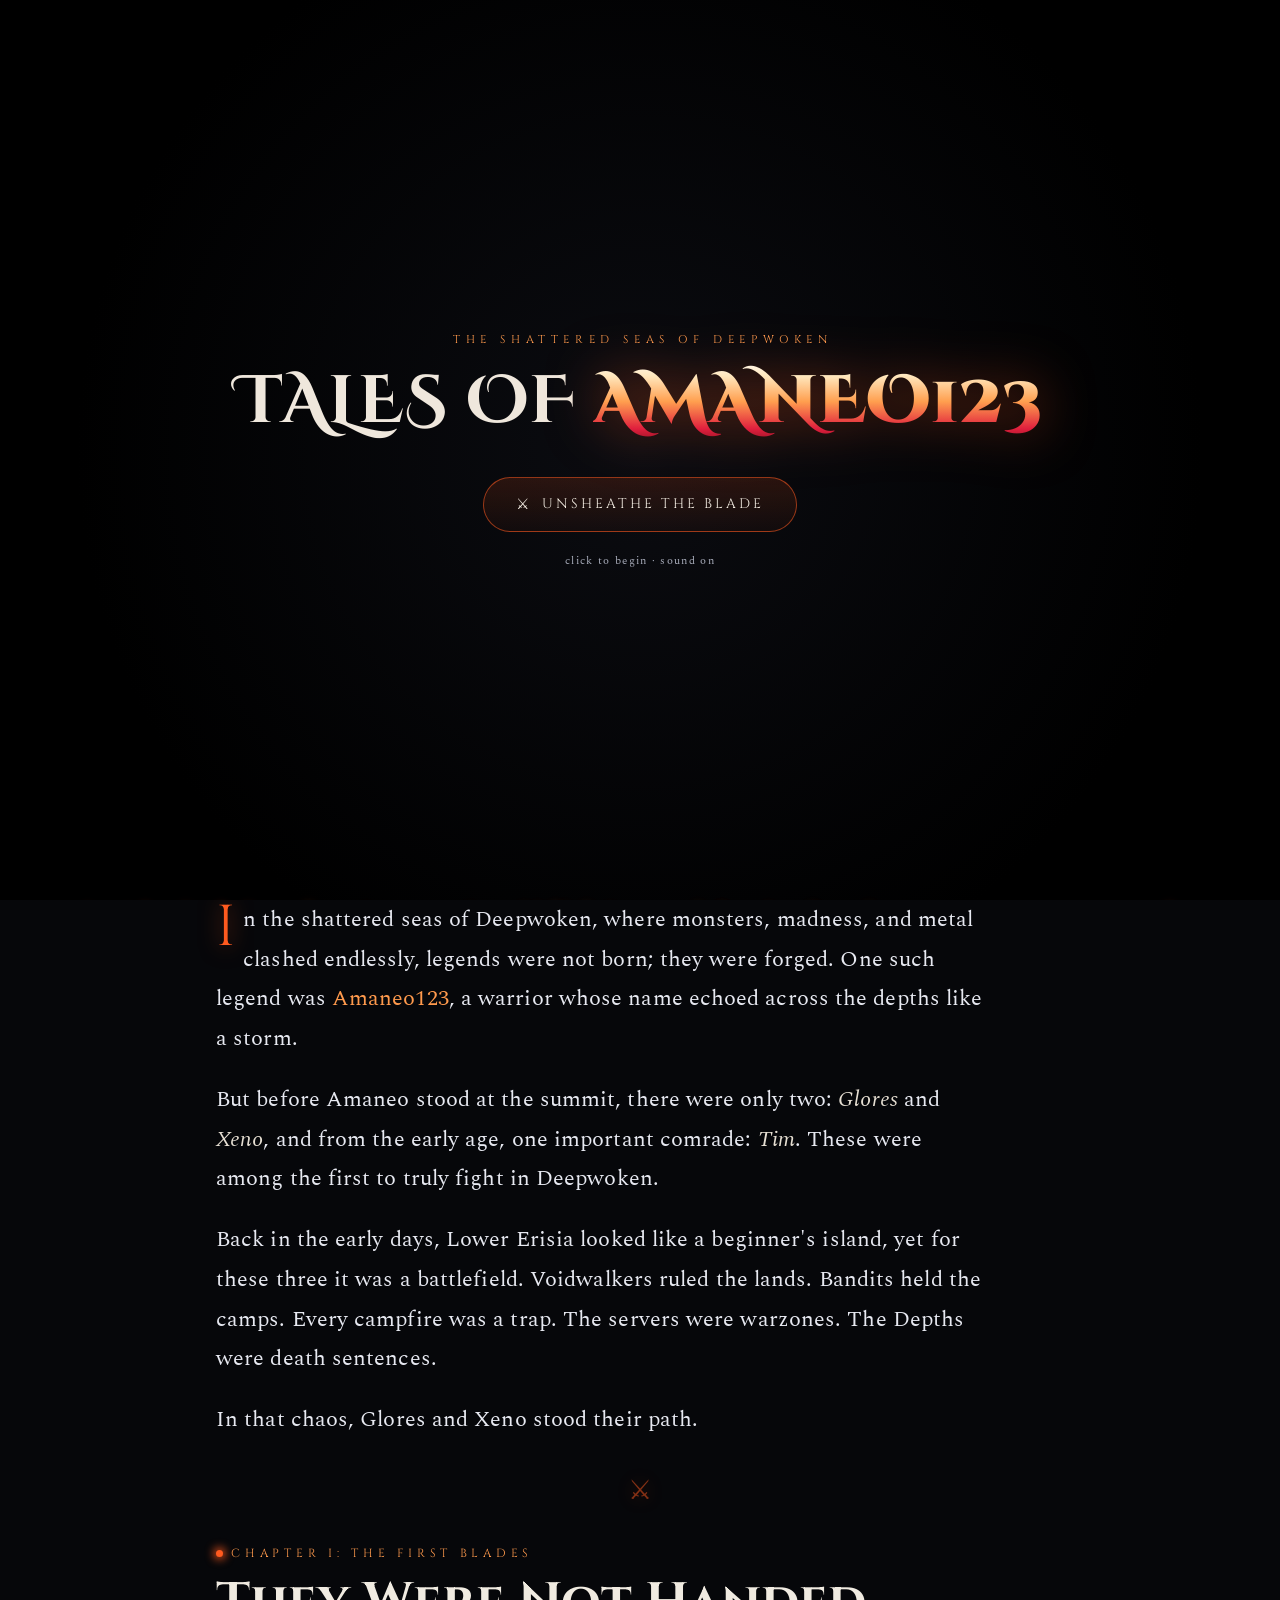
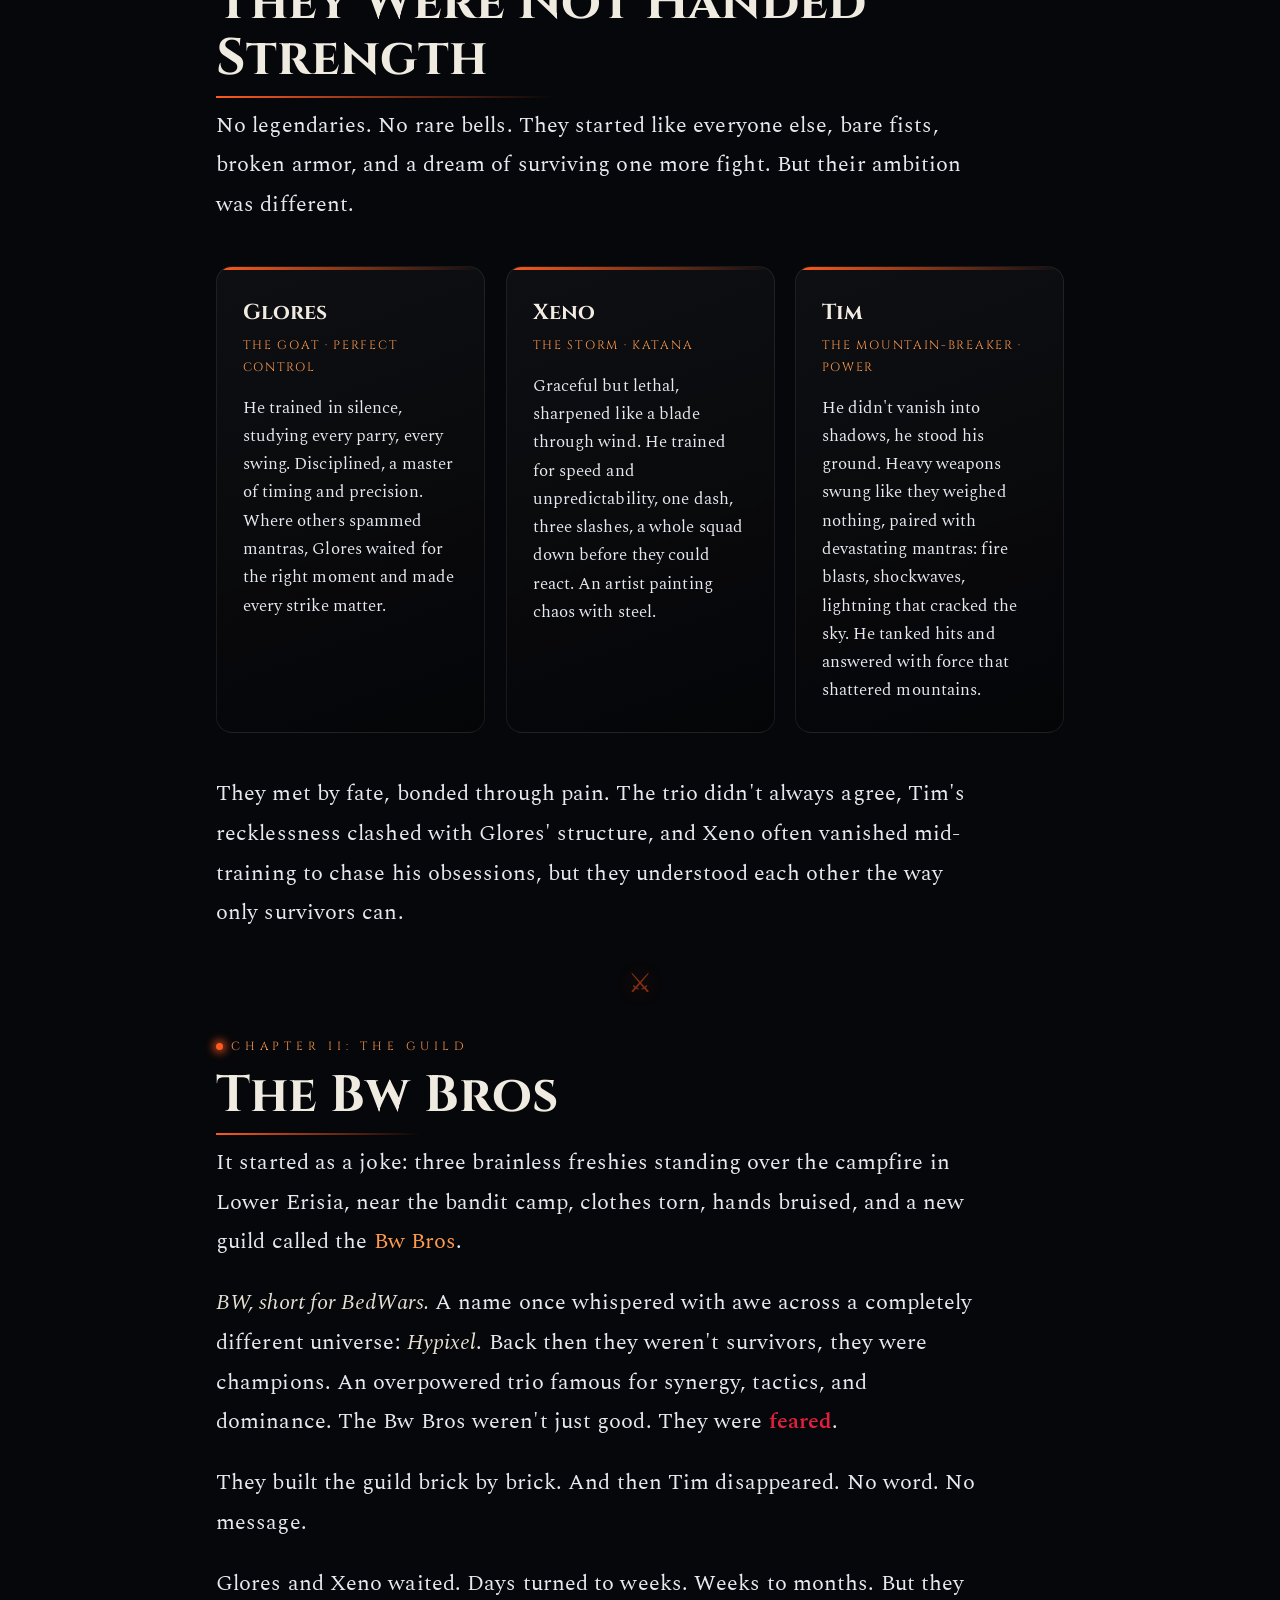
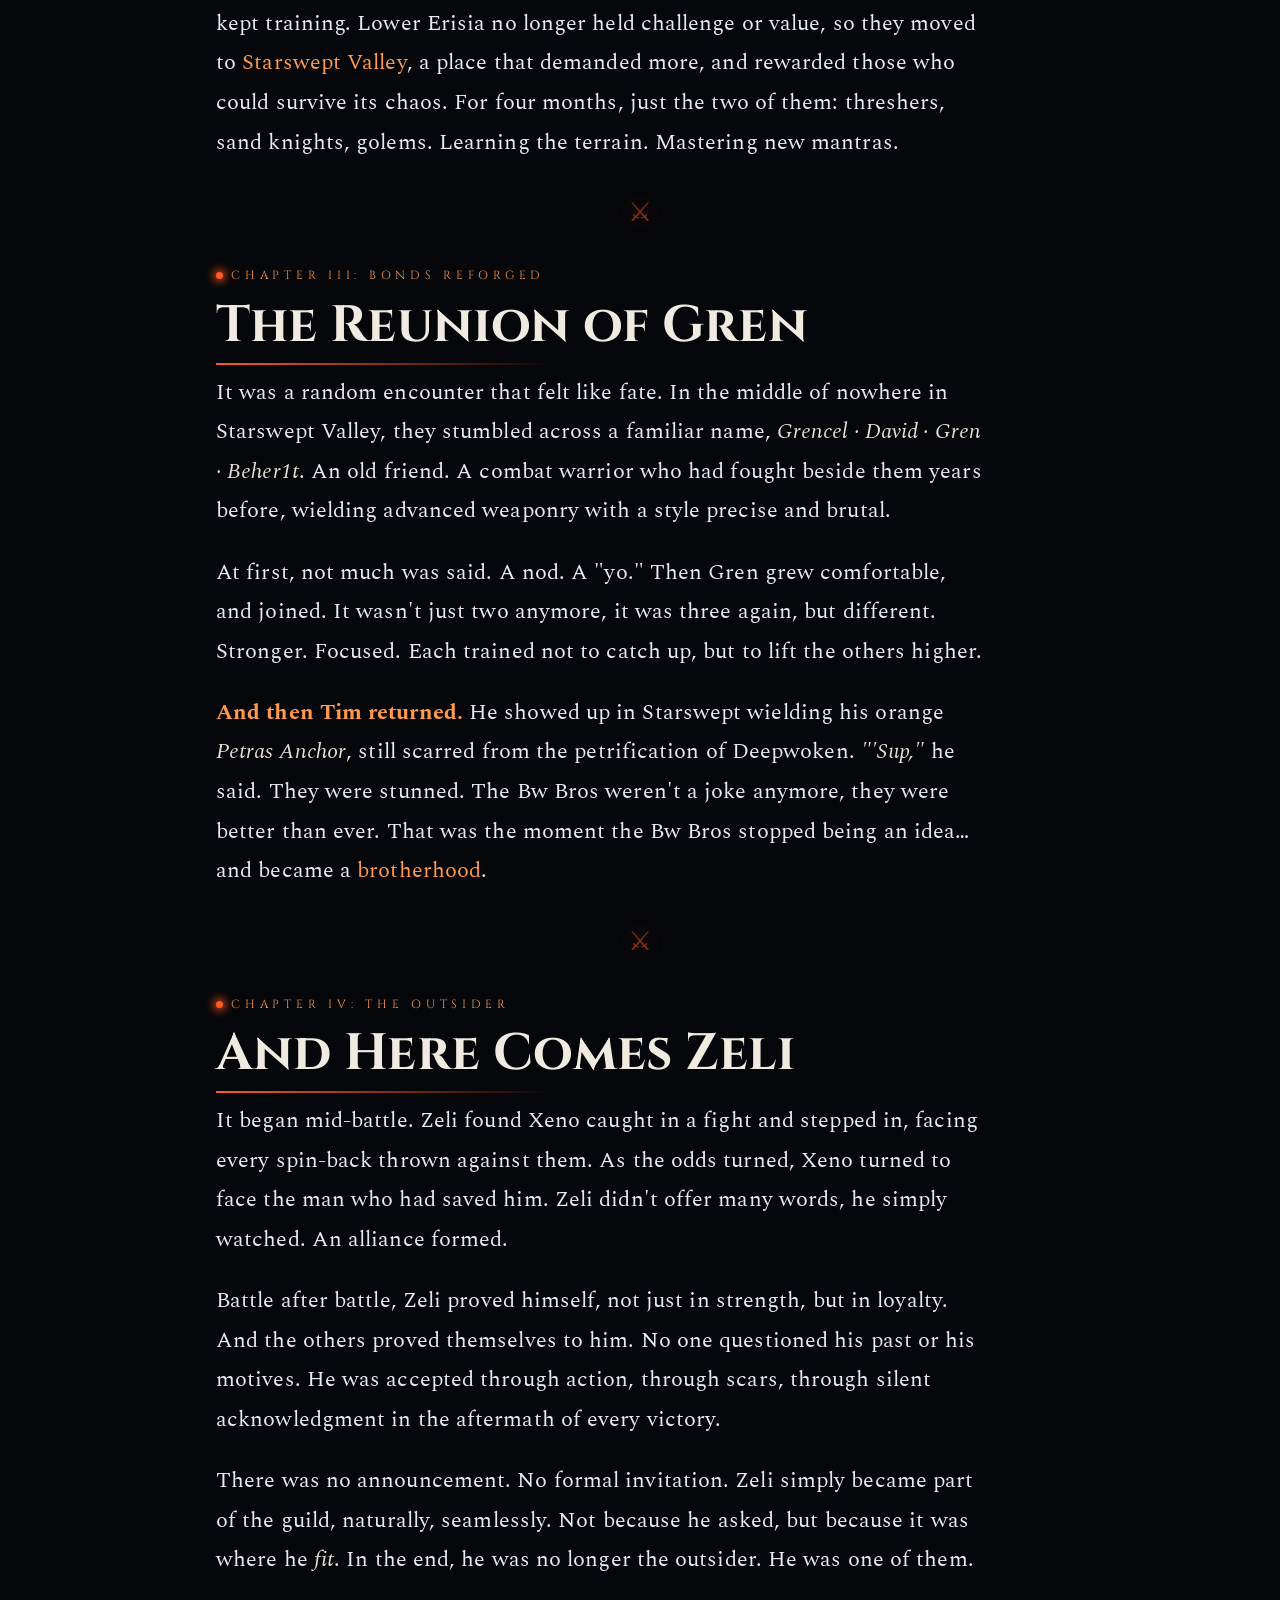
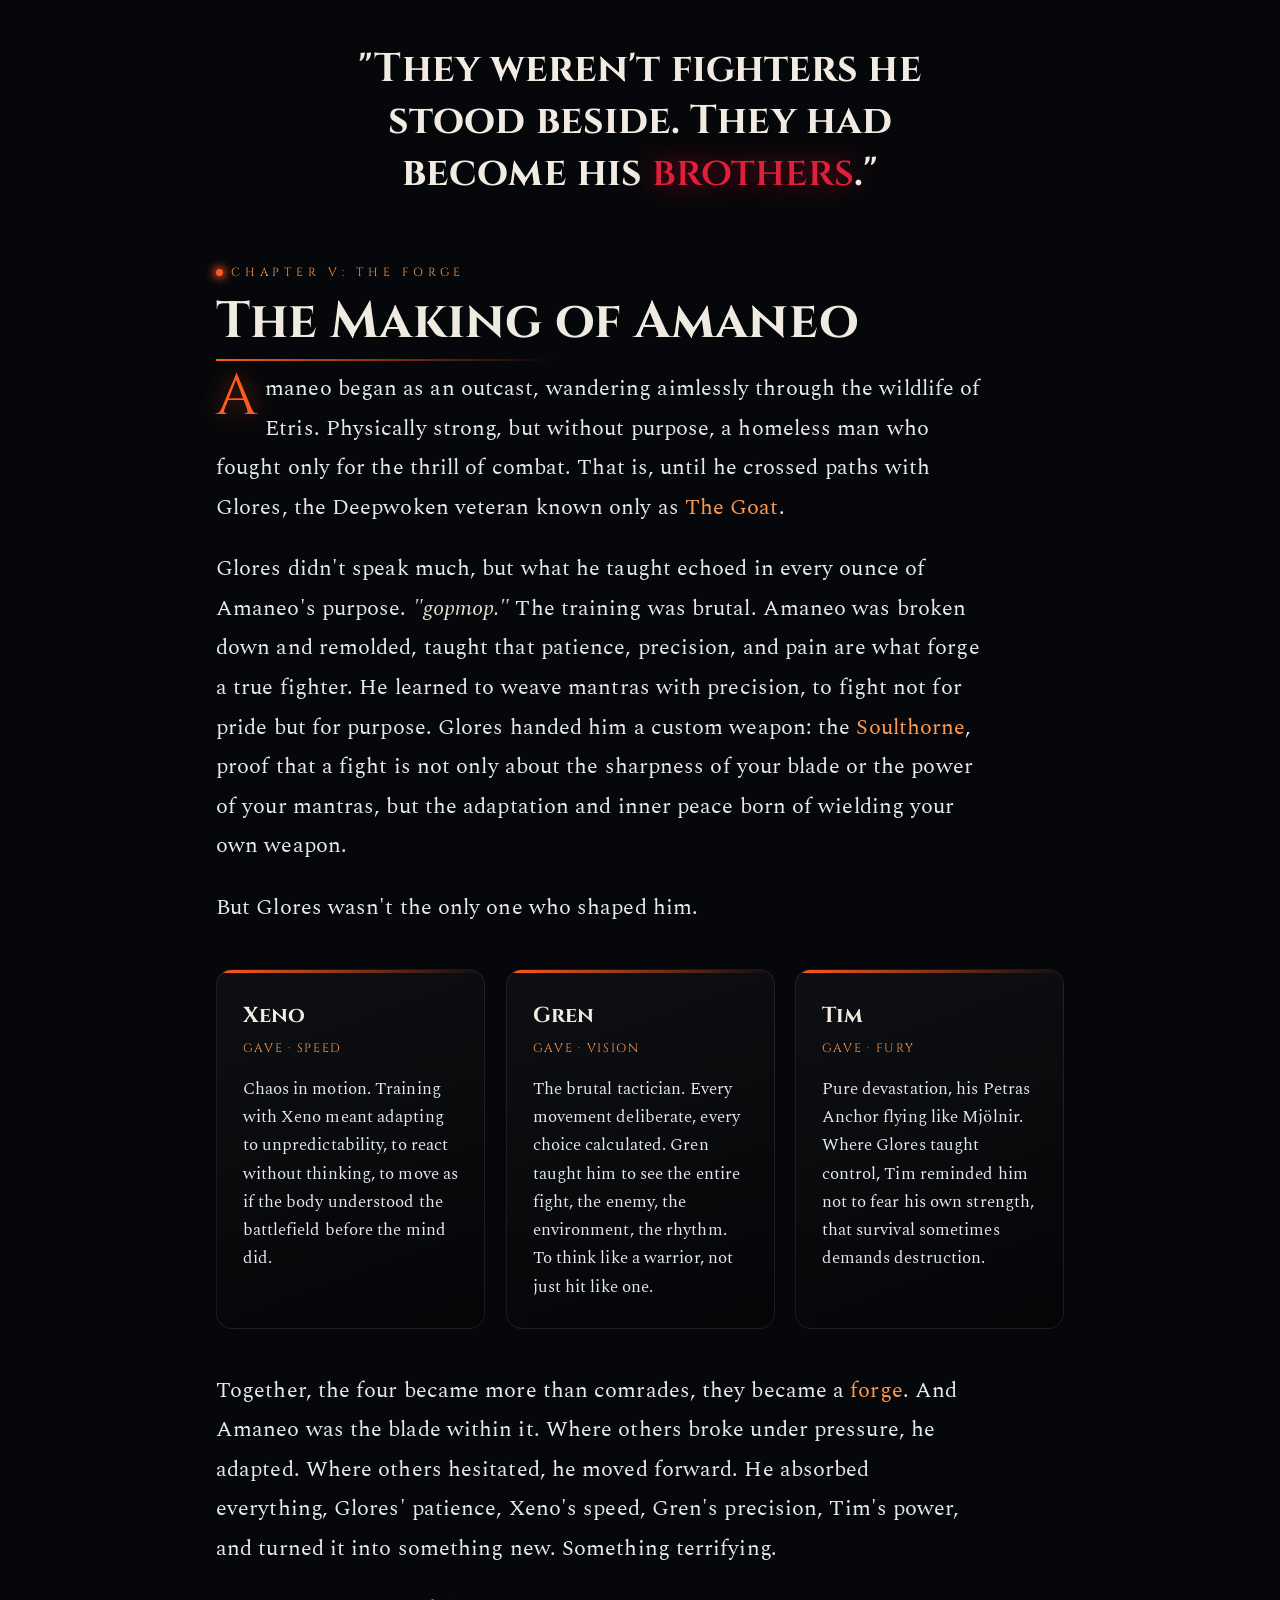
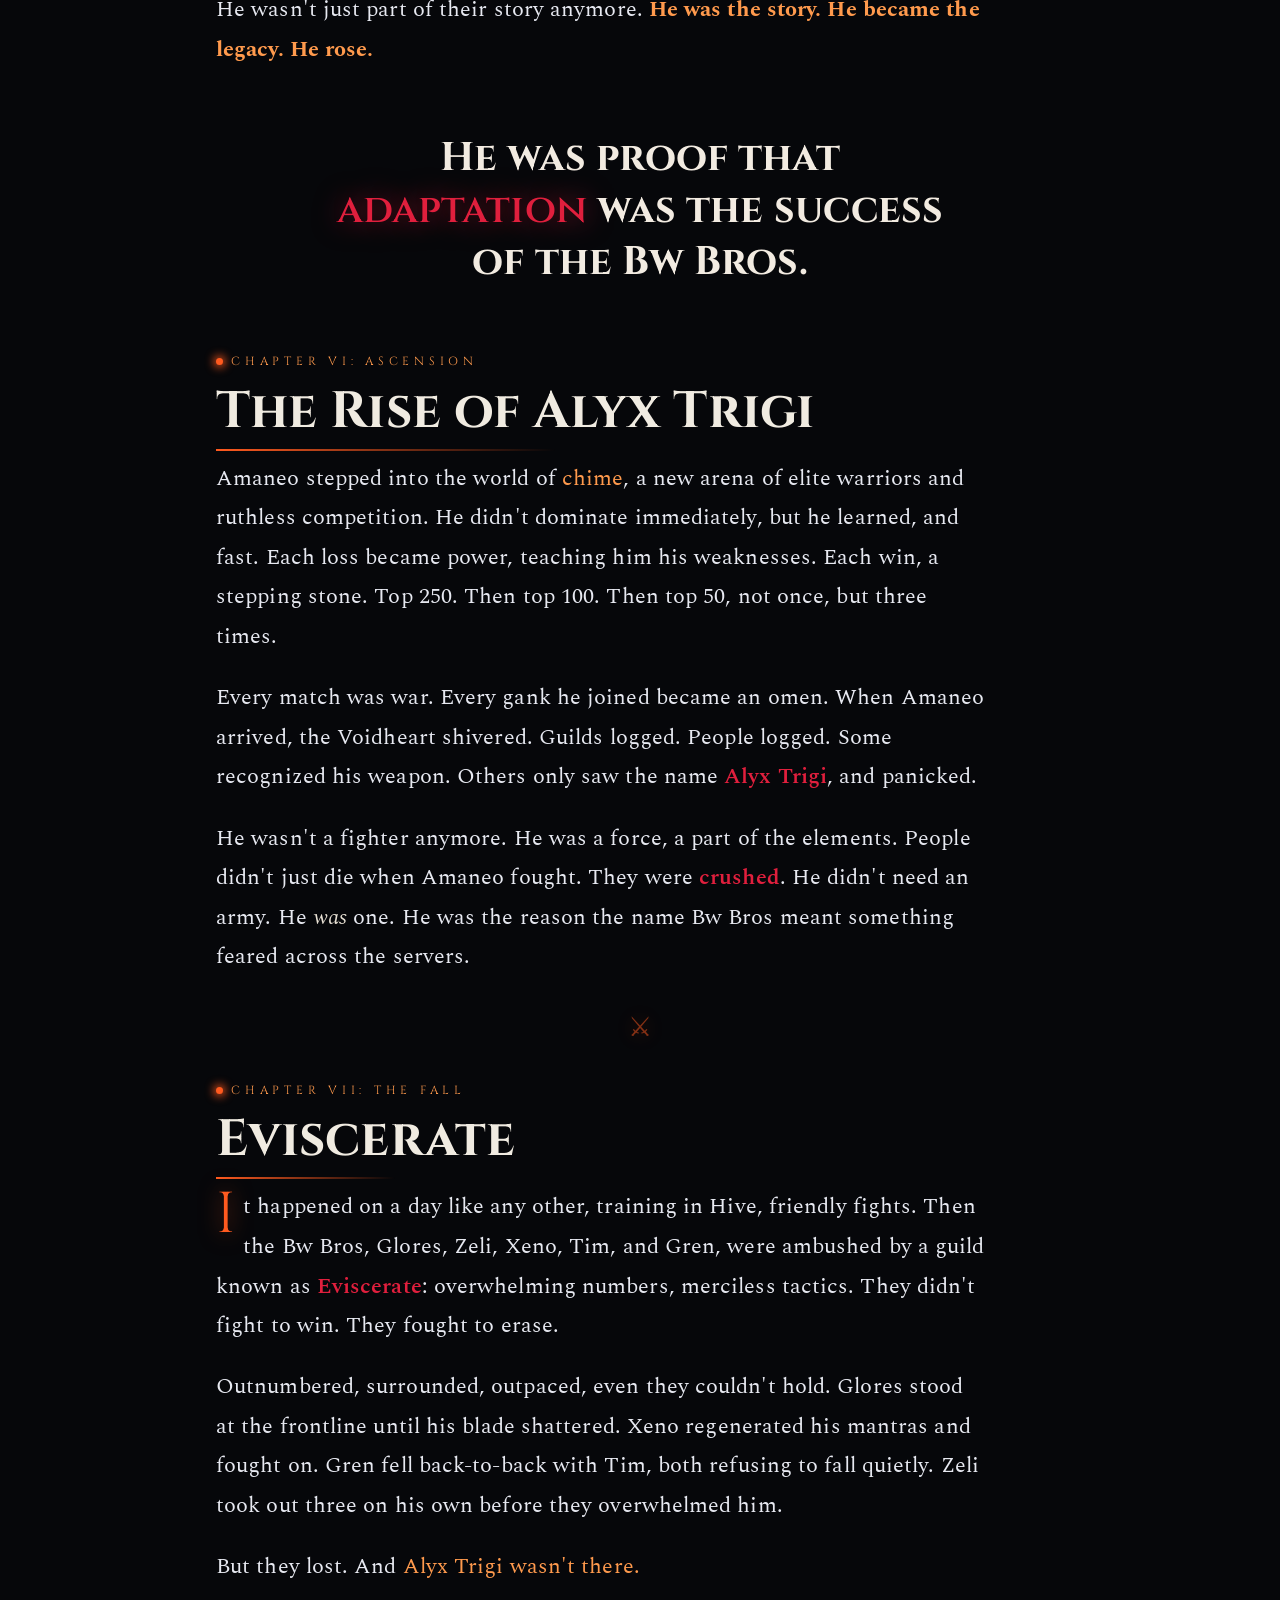
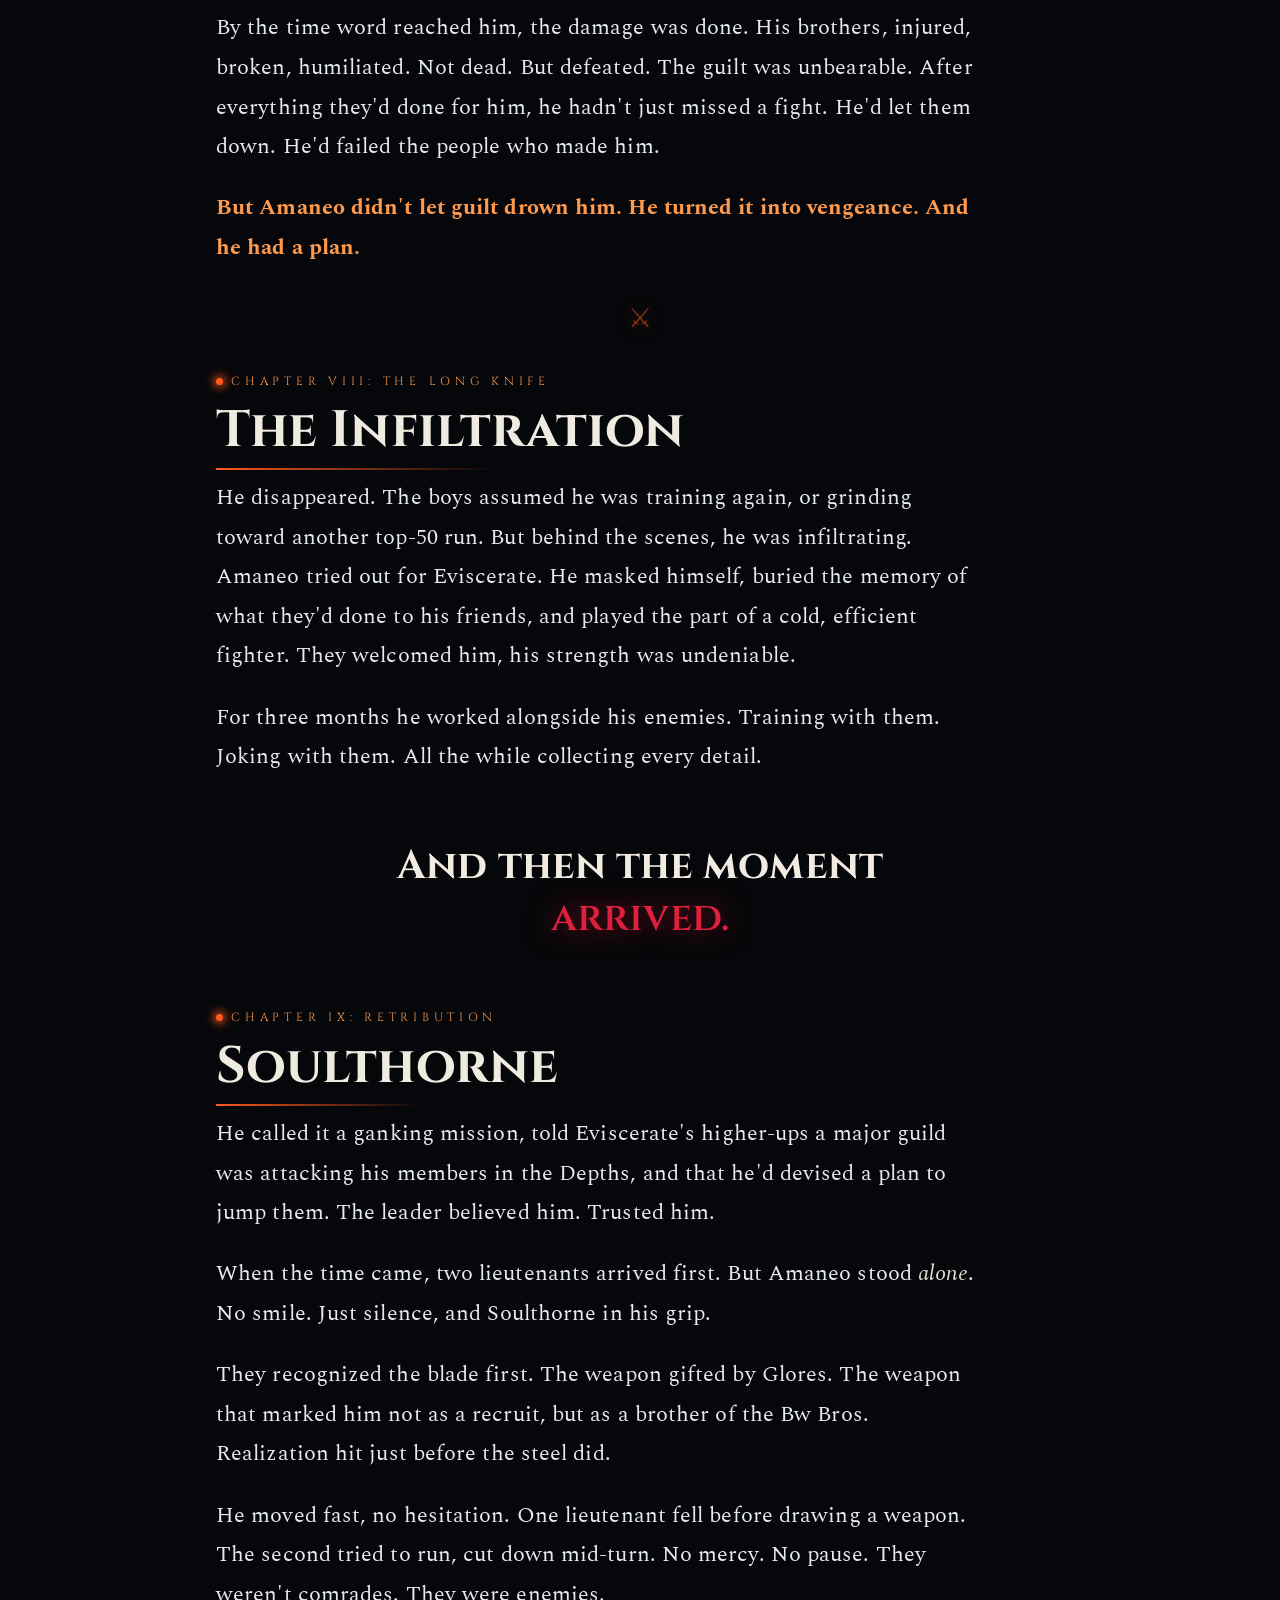
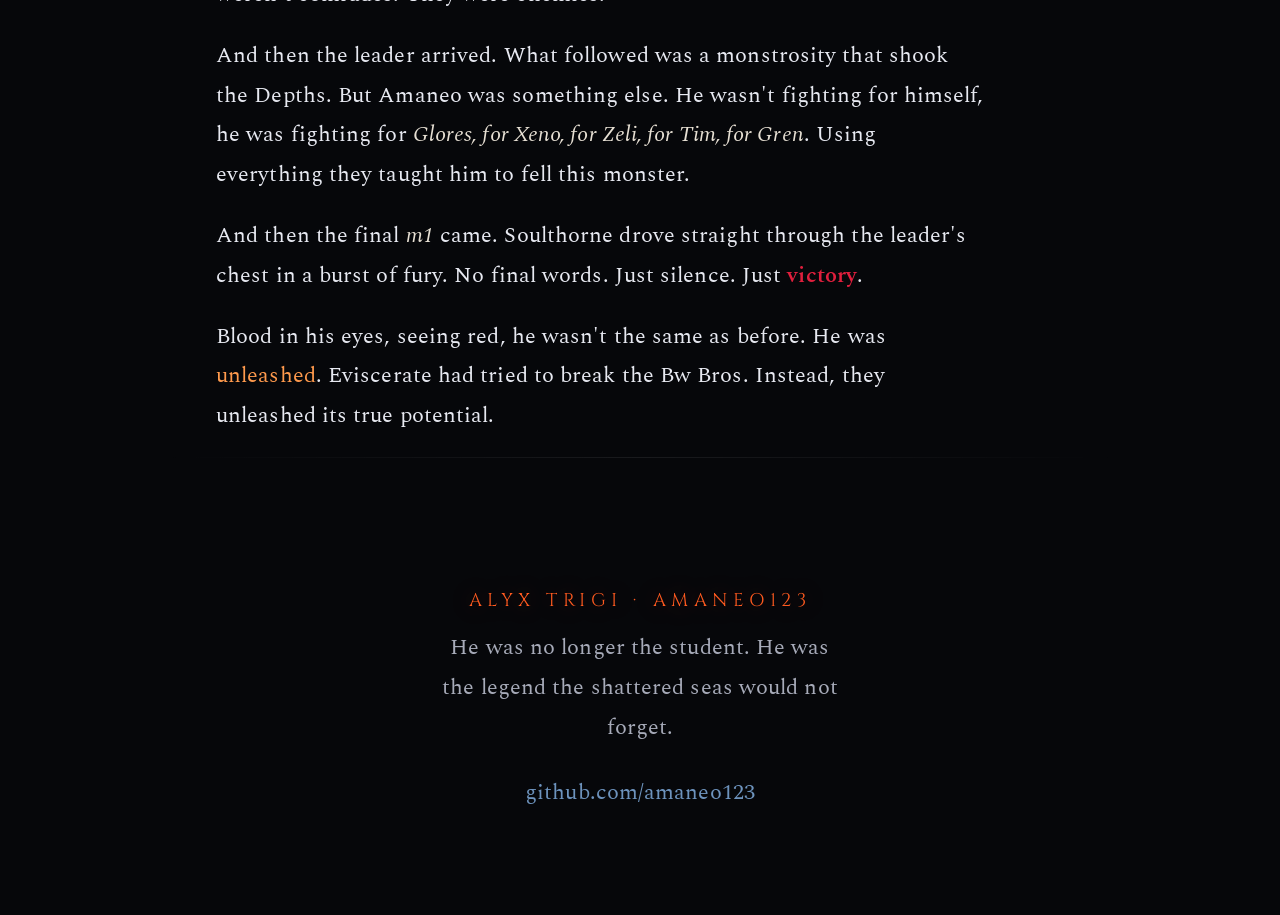
==== index.html @ 8f0ee5ad "auto: 2026-07-08 16:22:15" ====
<!DOCTYPE html>
<html lang="en">
<head>
  <meta charset="utf-8">
  <meta name="viewport" content="width=device-width, initial-scale=1">
  <title>Tales of Amaneo123 · Alyx Trigi</title>
  <meta name="description" content="The legend of Amaneo123, forged in the shattered seas of Deepwoken. The saga of the Bw Bros.">
  <link rel="preconnect" href="https://fonts.googleapis.com">
  <link rel="preconnect" href="https://fonts.gstatic.com" crossorigin>
  <link href="https://fonts.googleapis.com/css2?family=Cinzel:wght@500;700;900&family=Cinzel+Decorative:wght@700;900&family=Spectral:ital,wght@0,400;0,500;0,600;1,400;1,500&display=swap" rel="stylesheet">
  <style>
    :root{
      --bg:#06070a;
      --ink:#e7e9f1;
      --ink-dim:#a7abb9;
      --ember:#ff5a1f;
      --ember-soft:#ff9a4d;
      --blood:#e01f3d;
      --steel:#6d93bd;
      --edge:rgba(255,255,255,.08);
      --col:960px;
    }
    *{box-sizing:border-box}
    html{scroll-behavior:smooth}
    body{
      margin:0;background:var(--bg);color:var(--ink);
      font-family:'Spectral',Georgia,serif;
      font-size:22px;line-height:1.8;letter-spacing:.004em;
      overflow-x:hidden;-webkit-font-smoothing:antialiased;text-rendering:optimizeLegibility;
    }

    /* layered atmosphere */
    .bg{position:fixed;inset:0;z-index:-3;background:var(--bg)}
    .fog{position:fixed;inset:0;z-index:-2;pointer-events:none;
      background:
        radial-gradient(50% 40% at 72% 8%, rgba(255,90,31,.16), transparent 60%),
        radial-gradient(48% 42% at 8% 92%, rgba(224,31,61,.15), transparent 60%),
        radial-gradient(40% 40% at 50% 55%, rgba(109,147,189,.07), transparent 70%);
    }
    .vignette{position:fixed;inset:0;z-index:-1;pointer-events:none;
      background:radial-gradient(130% 120% at 50% 35%, transparent 52%, rgba(0,0,0,.8) 100%)}
    .embers{position:fixed;inset:0;z-index:-1;pointer-events:none;overflow:hidden;will-change:transform}
    .ember{position:absolute;bottom:-12px;border-radius:50%;
      background:var(--ember);box-shadow:0 0 10px 2px rgba(255,90,31,.75);animation:rise linear infinite;opacity:0}
    @keyframes rise{
      0%{transform:translateY(0) translateX(0);opacity:0}
      12%{opacity:.9}
      88%{opacity:.5}
      100%{transform:translateY(-108vh) translateX(48px);opacity:0}
    }

    /* scroll progress bar */
    #progress{position:fixed;top:0;left:0;height:3px;width:0;z-index:50;
      background:linear-gradient(90deg,var(--blood),var(--ember),var(--ember-soft));
      box-shadow:0 0 12px rgba(255,90,31,.8)}

    .wrap{width:100%;max-width:var(--col);margin:0 auto;padding:0 clamp(20px,5vw,56px)}

    /* HERO */
    header.hero{min-height:100vh;display:grid;place-items:center;text-align:center;padding:8vh 24px;position:relative}
    .hero-inner{display:flex;flex-direction:column;align-items:center}
    .kicker{font-family:'Cinzel',serif;letter-spacing:.5em;text-transform:uppercase;
      font-size:.74rem;color:var(--ember-soft);margin-bottom:1.5rem;padding-left:.5em;
      opacity:0;animation:fadeUp 1.2s .2s ease forwards}
    h1.title{margin:0;line-height:.92;display:flex;flex-direction:column;align-items:center}
    h1.title .l1{display:block;font-family:'Cinzel Decorative',serif;font-weight:700;
      font-size:clamp(.9rem,3vw,1.5rem);letter-spacing:.42em;padding-left:.42em;
      color:var(--ember-soft);text-shadow:0 0 22px rgba(255,90,31,.45);margin-bottom:.35em;opacity:0}
    body.entered h1.title .l1{animation:fadeUp .8s .25s ease forwards}
    /* AMANEO123, forged metal: white-hot → gold → ember → blood */
    h1.title .l2{display:block;font-family:'Cinzel Decorative',serif;font-weight:900;
      font-size:clamp(3rem,13vw,8.4rem);letter-spacing:.015em;
      background:linear-gradient(180deg,#ffffff 0%,#ffe7bd 20%,#ff9f4f 47%,#e01f3d 76%,#7c0f1d 100%);
      -webkit-background-clip:text;background-clip:text;-webkit-text-fill-color:transparent;color:transparent;
      filter:drop-shadow(0 2px 1px rgba(0,0,0,.55)) drop-shadow(0 0 30px rgba(255,90,31,.45));
      opacity:0}
    /* the title slams into place at the entrance finale */
    body.entered h1.title .l2{animation:heroSlam .9s cubic-bezier(.12,1.5,.3,1) both}
    @keyframes heroSlam{
      0%{opacity:0;transform:scale(1.9);letter-spacing:.28em}
      55%{opacity:1;transform:scale(1);letter-spacing:.015em}
      70%{transform:scale(1.04)}
      100%{opacity:1;transform:scale(1)}
    }
    .subtitle{margin-top:1.7rem;font-style:italic;color:var(--ink-dim);font-size:1.25rem;max-width:34ch;
      opacity:0;animation:fadeUp 1s .8s ease forwards}
    .alias{margin-top:2.4rem;font-family:'Cinzel',serif;letter-spacing:.35em;font-size:.8rem;
      color:var(--steel);text-transform:uppercase;opacity:0;animation:fadeUp 1s 1s ease forwards}
    .scroll-hint{position:absolute;bottom:30px;left:50%;transform:translateX(-50%);color:var(--ink-dim);
      font-size:.7rem;letter-spacing:.3em;text-transform:uppercase;animation:bob 2.4s ease-in-out infinite}
    @keyframes bob{0%,100%{transform:translateX(-50%) translateY(0);opacity:.5}50%{transform:translateX(-50%) translateY(9px);opacity:1}}
    @keyframes fadeUp{from{opacity:0;transform:translateY(24px)}to{opacity:1;transform:none}}

    /* SECTIONS */
    section{padding:8vh 0;position:relative}
    .chapter{font-family:'Cinzel',serif;letter-spacing:.4em;font-size:.74rem;text-transform:uppercase;
      color:var(--ember-soft);margin-bottom:.7rem;display:flex;align-items:center;gap:.7em}
    .chapter::before{content:"";width:7px;height:7px;border-radius:50%;background:var(--ember);
      box-shadow:0 0 10px 2px var(--ember);animation:pulseDot 2.4s ease-in-out infinite}
    @keyframes pulseDot{0%,100%{opacity:.4;transform:scale(.8)}50%{opacity:1;transform:scale(1.25)}}
    h2{font-family:'Cinzel',serif;font-weight:700;font-size:clamp(2rem,5.5vw,3.2rem);line-height:1.08;
      margin:0 0 .5rem;color:#f0ebe1;position:relative;display:inline-block}
    h2::after{content:"";display:block;height:2px;width:0;margin-top:.6rem;
      background:linear-gradient(90deg,var(--ember),transparent);transition:width 1.1s cubic-bezier(.2,.8,.2,1) .2s}
    .reveal.in h2::after{width:min(340px,60%)}
    section p{margin:0 0 1.35rem;max-width:70ch}
    .drop::first-letter{font-family:'Cinzel',serif;font-size:3.6rem;line-height:.8;float:left;
      padding:.08em .14em 0 0;color:var(--ember);text-shadow:0 0 22px rgba(255,90,31,.55)}
    em{color:#e6dfd3;font-style:italic}
    .accent{color:var(--ember-soft)}
    .blood{color:var(--blood);font-weight:600}
    strong{color:#f3ede3}

    .rule-ornament{text-align:center;color:var(--ember);font-size:1.7rem;margin:3vh 0;opacity:.5;
      text-shadow:0 0 18px rgba(255,90,31,.5)}
    .divider{width:100%;max-width:var(--col);margin:2vh auto;height:1px;
      background:linear-gradient(90deg,transparent,var(--edge),transparent)}

    /* CARDS */
    .cards{display:grid;gap:1.3rem;grid-template-columns:repeat(auto-fit,minmax(250px,1fr));margin:2.6rem 0}
    .card{border:1px solid var(--edge);border-radius:16px;padding:1.7rem 1.6rem;
      background:linear-gradient(160deg,rgba(255,255,255,.035),rgba(0,0,0,.22));position:relative;overflow:hidden;
      transition:transform .45s cubic-bezier(.2,.8,.2,1),border-color .45s,box-shadow .45s}
    .card::before{content:"";position:absolute;top:0;left:0;width:100%;height:3px;
      background:linear-gradient(90deg,var(--ember),transparent)}
    .card::after{content:"";position:absolute;inset:0;opacity:0;transition:opacity .45s;
      background:radial-gradient(120px 120px at var(--mx,50%) var(--my,0%),rgba(255,90,31,.14),transparent 70%)}
    .card:hover{transform:translateY(-8px);border-color:rgba(255,90,31,.45);box-shadow:0 18px 46px -20px rgba(255,90,31,.55)}
    .card:hover::after{opacity:1}
    .card h3{font-family:'Cinzel',serif;font-size:1.35rem;margin:0 0 .15rem;color:#f2ebe1}
    .card .role{color:var(--ember-soft);font-size:.76rem;letter-spacing:.14em;text-transform:uppercase;
      margin-bottom:.9rem;display:block;font-family:'Cinzel',serif}
    .card p{font-size:1.04rem;line-height:1.7;color:var(--ink);margin:0;max-width:none}
    /* staggered card reveal */
    .reveal.in .card{animation:cardIn .7s ease both}
    .reveal.in .card:nth-child(2){animation-delay:.12s}
    .reveal.in .card:nth-child(3){animation-delay:.24s}
    @keyframes cardIn{from{opacity:0;transform:translateY(26px) scale(.98)}to{opacity:1;transform:none}}

    .pull{font-family:'Cinzel',serif;font-size:clamp(1.5rem,4.5vw,2.5rem);line-height:1.3;text-align:center;
      color:#f2ebe1;margin:7vh auto;max-width:24ch;font-weight:700;animation:pullGlow 4.5s ease-in-out infinite}
    @keyframes pullGlow{0%,100%{text-shadow:0 0 18px rgba(255,90,31,.2)}50%{text-shadow:0 0 40px rgba(255,90,31,.5)}}
    .pull .blood{text-shadow:0 0 28px rgba(224,31,61,.65)}

    /* reveal */
    .reveal{opacity:0;transform:translateY(34px);
      transition:opacity .9s ease,transform .9s cubic-bezier(.2,.8,.2,1)}
    .reveal.in{opacity:1;transform:none}

    footer{text-align:center;padding:12vh 24px 9vh;color:var(--ink-dim)}
    footer .sig{font-family:'Cinzel',serif;letter-spacing:.3em;color:var(--ember);font-size:1.15rem;
      text-transform:uppercase;margin-bottom:.7rem;text-shadow:0 0 24px rgba(255,90,31,.4)}
    footer a{color:var(--steel);text-decoration:none;border-bottom:1px solid transparent;transition:.3s}
    footer a:hover{border-color:var(--steel);color:var(--ember-soft)}

    #mute{position:fixed;bottom:20px;right:20px;z-index:60;width:44px;height:44px;border-radius:50%;
      border:1px solid rgba(255,90,31,.4);background:rgba(10,11,16,.6);backdrop-filter:blur(6px);
      color:#fff;font-size:1.1rem;cursor:pointer;display:none;align-items:center;justify-content:center;
      transition:.3s;box-shadow:0 0 18px rgba(255,90,31,.25)}
    #mute.show{display:flex}
    #mute:hover{border-color:rgba(255,90,31,.8);box-shadow:0 0 24px rgba(255,90,31,.5);transform:scale(1.08)}
    #mute.off{opacity:.55;filter:grayscale(.6)}

    /* interactive click effects */
    #fx{position:fixed;inset:0;z-index:55;pointer-events:none;overflow:hidden}
    #fx .click-slash{position:absolute;width:300px;height:2px;transform-origin:center;
      background:linear-gradient(90deg,transparent,rgba(255,255,255,.1) 40%,#fff 50%,rgba(255,170,90,.9) 58%,transparent);
      box-shadow:0 0 20px 4px rgba(255,255,255,.55),0 0 40px 10px rgba(255,90,31,.4)}
    #fx .click-ember{position:absolute;border-radius:50%;background:var(--ember);
      box-shadow:0 0 8px 2px rgba(255,120,40,.85)}

    /* ============ ENTRY GATE ============ */
    body.intro-active{overflow:hidden;height:100vh}
    #gate{position:fixed;inset:0;z-index:130;cursor:pointer;display:grid;place-items:center;text-align:center;
      background:radial-gradient(circle at center,#0b0c11,#000 72%);overflow:hidden;
      transition:opacity .55s ease, transform .7s cubic-bezier(.6,0,.35,1), filter .7s, visibility .7s}
    #gate.opening{opacity:0;visibility:hidden;pointer-events:none;transform:scale(1.25);filter:blur(10px)}
    #gate .gate-inner{position:relative;z-index:2;animation:gateFloat 4s ease-in-out infinite}
    @keyframes gateFloat{0%,100%{transform:translateY(0)}50%{transform:translateY(-6px)}}
    #gate .g-kicker{font-family:'Cinzel',serif;letter-spacing:.5em;font-size:.7rem;color:var(--ember-soft);
      text-transform:uppercase;margin-bottom:1rem;padding-left:.5em}
    #gate .g-title{font-family:'Cinzel Decorative',serif;font-weight:700;font-size:clamp(1.8rem,7vw,4.2rem);
      color:#efe7dc;line-height:1.08;letter-spacing:.02em}
    #gate .g-title b{font-weight:900;
      background:linear-gradient(180deg,#ffffff 0%,#ffe7bd 22%,#ff9f4f 50%,#e01f3d 80%,#7c0f1d 100%);
      -webkit-background-clip:text;background-clip:text;-webkit-text-fill-color:transparent;color:transparent;
      filter:drop-shadow(0 0 26px rgba(255,90,31,.5))}
    #gate .g-enter{margin-top:2.4rem;position:relative;overflow:hidden;cursor:pointer;
      font-family:'Cinzel',serif;letter-spacing:.22em;text-transform:uppercase;font-size:.86rem;color:#f3ece2;
      background:linear-gradient(180deg,rgba(255,90,31,.14),rgba(255,90,31,.04));
      border:1px solid rgba(255,90,31,.55);padding:1rem 2rem;border-radius:34px;
      display:inline-flex;gap:.7em;align-items:center;transition:transform .25s, box-shadow .3s, border-color .3s;
      animation:enterPulse 1.9s ease-in-out infinite}
    #gate .g-enter .blade{display:inline-block;transition:transform .3s;font-size:1.1em}
    #gate .g-enter:hover{transform:translateY(-2px) scale(1.04);border-color:rgba(255,120,60,.9);
      box-shadow:0 0 34px 4px rgba(255,90,31,.5)}
    #gate .g-enter:hover .blade{transform:rotate(-25deg) translateX(2px)}
    /* shimmer sweep across the button */
    #gate .g-enter::after{content:"";position:absolute;top:0;left:-60%;width:50%;height:100%;
      background:linear-gradient(90deg,transparent,rgba(255,255,255,.25),transparent);transform:skewX(-20deg);
      animation:btnShine 2.8s ease-in-out infinite}
    @keyframes btnShine{0%{left:-60%}55%,100%{left:130%}}
    @keyframes enterPulse{0%,100%{box-shadow:0 0 0 0 rgba(255,90,31,.3)}50%{box-shadow:0 0 26px 2px rgba(255,90,31,.5)}}
    #gate .g-hint{margin-top:1.2rem;color:var(--ink-dim);font-size:.68rem;letter-spacing:.12em}
    /* the slash that cuts the gate open on click */
    #gate .gate-slash{position:absolute;top:50%;left:50%;width:0;height:3px;opacity:0;
      transform:translate(-50%,-50%) rotate(-24deg);
      background:linear-gradient(90deg,transparent,#fff,rgba(255,160,80,.8),transparent);
      box-shadow:0 0 40px 10px rgba(255,255,255,.6),0 0 80px 20px rgba(255,90,31,.5)}
    #gate.opening .gate-slash{animation:gateCut .5s ease-out both}
    @keyframes gateCut{0%{width:0;opacity:0}25%{width:170vw;opacity:1}100%{width:200vw;opacity:0}}
    /* drifting embers inside the gate */
    #gate .g-ember{position:absolute;bottom:-10px;border-radius:50%;background:var(--ember);
      box-shadow:0 0 8px 2px rgba(255,90,31,.7);animation:rise linear infinite}

    /* ============ CINEMATIC INTRO ============ */
    #intro{position:fixed;inset:0;z-index:100;background:radial-gradient(circle at center,#0a0b10,#000 72%);
      display:grid;place-items:center;text-align:center;overflow:hidden;
      transition:opacity .7s ease, visibility .7s}
    #intro.done{opacity:0;visibility:hidden;pointer-events:none}

    #intro .spark{position:absolute;width:8px;height:8px;border-radius:50%;background:#fff;
      box-shadow:0 0 34px 12px var(--ember);opacity:0}
    #intro.play .spark{animation:spark .8s ease-out .05s forwards}
    @keyframes spark{0%{opacity:0;transform:scale(.2)}40%{opacity:1;transform:scale(1.3)}100%{opacity:0;transform:scale(3.5)}}
    #intro .ring{position:absolute;width:24px;height:24px;border-radius:50%;border:2px solid var(--ember);opacity:0}
    #intro.play .ring{animation:ring .9s ease-out .1s forwards}
    @keyframes ring{0%{opacity:.9;transform:scale(.2)}100%{opacity:0;transform:scale(30)}}

    /* KATANA SLASHES, generated by JS, a blade flurry then the final cut */
    #intro .katana-slash{position:absolute;top:50%;left:50%;height:2px;width:120vw;
      transform-origin:center;pointer-events:none;opacity:0;
      background:linear-gradient(90deg,transparent 30%,rgba(255,255,255,.08) 44%,#fff 50%,rgba(255,170,90,.85) 57%,transparent 72%);
      box-shadow:0 0 30px 6px rgba(255,255,255,.5), 0 0 64px 16px rgba(255,90,31,.35)}
    #intro .katana-slash.big{height:5px;box-shadow:0 0 60px 14px rgba(255,255,255,.75), 0 0 120px 34px rgba(255,90,31,.55)}

    /* vertical light pillar at the finale */
    #intro .pillar{position:absolute;top:-10%;left:50%;width:6px;height:120%;transform:translateX(-50%) scaleY(0);
      transform-origin:center;opacity:0;
      background:linear-gradient(180deg,transparent,rgba(255,255,255,.9),rgba(255,150,70,.7),rgba(255,255,255,.9),transparent);
      box-shadow:0 0 50px 16px rgba(255,120,40,.6)}
    #intro.play .pillar{animation:pillar .7s 1.5s ease-out both}
    @keyframes pillar{0%{opacity:0;transform:translateX(-50%) scaleY(0) scaleX(1)}
      18%{opacity:1;transform:translateX(-50%) scaleY(1) scaleX(1)}
      100%{opacity:0;transform:translateX(-50%) scaleY(1) scaleX(28)}}

    /* fiery explosion behind the name */
    #intro .fireburst{position:absolute;width:80px;height:80px;border-radius:50%;opacity:0;
      background:radial-gradient(circle,rgba(255,248,225,1),rgba(255,135,50,.98) 30%,rgba(224,31,61,.6) 56%,transparent 74%)}
    #intro.play .fireburst{animation:fireburst 1s 1.55s ease-out both}
    @keyframes fireburst{0%{opacity:0;transform:scale(.2)}14%{opacity:1}100%{opacity:0;transform:scale(34)}}
    /* expanding shockwave rings */
    #intro .shock{position:absolute;width:44px;height:44px;border-radius:50%;opacity:0;
      border:3px solid rgba(255,190,120,.9);box-shadow:0 0 44px 12px rgba(255,90,31,.5)}
    #intro.play .shock{animation:shock 1s 1.55s cubic-bezier(.1,.6,.2,1) both}
    #intro.play .shock.s2{animation-delay:1.72s;border-color:rgba(224,31,61,.85)}
    #intro.play .shock.s3{animation-delay:1.9s;border-color:rgba(255,220,170,.7)}
    @keyframes shock{0%{opacity:1;transform:scale(.2)}100%{opacity:0;transform:scale(58)}}
    #intro .flash{position:absolute;inset:0;opacity:0;
      background:radial-gradient(circle at center,#fff,rgba(255,150,60,.75) 26%,transparent 72%)}
    #intro.play .flash{animation:flash .55s 1.55s ease-out both}
    @keyframes flash{0%{opacity:0}14%{opacity:1}100%{opacity:0}}

    #intro .skip{position:absolute;bottom:26px;right:26px;color:var(--ink-dim);font-family:'Cinzel',serif;
      font-size:.68rem;letter-spacing:.25em;text-transform:uppercase;background:none;border:1px solid var(--edge);
      padding:.5rem .9rem;border-radius:20px;cursor:pointer;transition:.3s;opacity:.7;z-index:5}
    #intro .skip:hover{color:var(--ember-soft);border-color:rgba(255,90,31,.5);opacity:1}
    /* explosion shards (spawned by JS) */
    #intro .p{position:absolute;top:50%;left:50%;background:var(--ember);
      box-shadow:0 0 9px 2px rgba(255,120,40,.85);pointer-events:none}
    .shake{animation:shake .5s cubic-bezier(.36,.07,.19,.97) both}
    @keyframes shake{
      10%,90%{transform:translate3d(-3px,0,0)}20%,80%{transform:translate3d(4px,0,0)}
      30%,50%,70%{transform:translate3d(-8px,2px,0)}40%,60%{transform:translate3d(8px,-2px,0)}
    }

    @media(prefers-reduced-motion:reduce){*{animation:none!important;transition:none!important}.reveal{opacity:1;transform:none;filter:none}#intro{display:none}h1.title .l1,h1.title .l2{opacity:1}}
    @media(max-width:600px){body{font-size:20px;line-height:1.75}section p{max-width:none}.card p{font-size:1rem}}
  </style>
</head>
<body class="intro-active">
  <div id="gate">
    <div class="gate-inner">
      <div class="g-kicker">The Shattered Seas of Deepwoken</div>
      <div class="g-title">TALES OF <b>AMANEO123</b></div>
      <button class="g-enter" id="enterBtn"><span class="blade">⚔</span> Unsheathe the Blade</button>
      <div class="g-hint">click to begin · sound on</div>
    </div>
    <div class="gate-slash"></div>
  </div>

  <div id="intro">
    <div class="ring"></div>
    <div class="spark"></div>
    <div class="fireburst"></div>
    <div class="pillar"></div>
    <div class="shock"></div>
    <div class="shock s2"></div>
    <div class="shock s3"></div>
    <div class="flash"></div>
    <button class="skip" id="skip">Skip ▸</button>
  </div>

  <div id="fx"></div>
  <audio id="theme" src="assets/theme.mp3?v=2" loop preload="auto"></audio>
  <button id="mute" title="Toggle music" aria-label="Toggle music">🔊</button>

  <div class="bg"></div><div class="fog"></div><div class="vignette"></div>
  <div class="embers" id="embers"></div>
  <div id="progress"></div>

  <header class="hero">
    <div class="hero-inner">
      <div class="kicker">The Shattered Seas of Deepwoken</div>
      <h1 class="title"><span class="l1">TALES OF</span><span class="l2">AMANEO123</span></h1>
      <p class="subtitle">Legends were not born. They were forged.</p>
      <div class="alias">Alyx Trigi</div>
    </div>
    <div class="scroll-hint">Scroll to descend</div>
  </header>

  <main>

    <section class="wrap reveal">
      <p class="drop">In the shattered seas of Deepwoken, where monsters, madness, and metal clashed endlessly, legends were not born; they were forged. One such legend was <span class="accent">Amaneo123</span>, a warrior whose name echoed across the depths like a storm.</p>
      <p>But before Amaneo stood at the summit, there were only two: <em>Glores</em> and <em>Xeno</em>, and from the early age, one important comrade: <em>Tim</em>. These were among the first to truly fight in Deepwoken.</p>
      <p>Back in the early days, Lower Erisia looked like a beginner's island, yet for these three it was a battlefield. Voidwalkers ruled the lands. Bandits held the camps. Every campfire was a trap. The servers were warzones. The Depths were death sentences.</p>
      <p>In that chaos, Glores and Xeno stood their path.</p>
    </section>

    <div class="rule-ornament">⚔</div>

    <section class="wrap reveal">
      <div class="chapter">Chapter I: The First Blades</div>
      <h2>They Were Not Handed Strength</h2>
      <p>No legendaries. No rare bells. They started like everyone else, bare fists, broken armor, and a dream of surviving one more fight. But their ambition was different.</p>
      <div class="cards">
        <div class="card">
          <h3>Glores</h3>
          <span class="role">The Goat · Perfect Control</span>
          <p>He trained in silence, studying every parry, every swing. Disciplined, a master of timing and precision. Where others spammed mantras, Glores waited for the right moment and made every strike matter.</p>
        </div>
        <div class="card">
          <h3>Xeno</h3>
          <span class="role">The Storm · Katana</span>
          <p>Graceful but lethal, sharpened like a blade through wind. He trained for speed and unpredictability, one dash, three slashes, a whole squad down before they could react. An artist painting chaos with steel.</p>
        </div>
        <div class="card">
          <h3>Tim</h3>
          <span class="role">The Mountain-Breaker · Power</span>
          <p>He didn't vanish into shadows, he stood his ground. Heavy weapons swung like they weighed nothing, paired with devastating mantras: fire blasts, shockwaves, lightning that cracked the sky. He tanked hits and answered with force that shattered mountains.</p>
        </div>
      </div>
      <p>They met by fate, bonded through pain. The trio didn't always agree, Tim's recklessness clashed with Glores' structure, and Xeno often vanished mid-training to chase his obsessions, but they understood each other the way only survivors can.</p>
    </section>

    <div class="rule-ornament">⚔</div>

    <section class="wrap reveal">
      <div class="chapter">Chapter II: The Guild</div>
      <h2>The Bw Bros</h2>
      <p>It started as a joke: three brainless freshies standing over the campfire in Lower Erisia, near the bandit camp, clothes torn, hands bruised, and a new guild called the <span class="accent">Bw Bros</span>.</p>
      <p><em>BW, short for BedWars.</em> A name once whispered with awe across a completely different universe: <em>Hypixel</em>. Back then they weren't survivors, they were champions. An overpowered trio famous for synergy, tactics, and dominance. The Bw Bros weren't just good. They were <span class="blood">feared</span>.</p>
      <p>They built the guild brick by brick. And then Tim disappeared. No word. No message.</p>
      <p>Glores and Xeno waited. Days turned to weeks. Weeks to months. But they kept training. Lower Erisia no longer held challenge or value, so they moved to <span class="accent">Starswept Valley</span>, a place that demanded more, and rewarded those who could survive its chaos. For four months, just the two of them: threshers, sand knights, golems. Learning the terrain. Mastering new mantras.</p>
    </section>

    <div class="rule-ornament">⚔</div>

    <section class="wrap reveal">
      <div class="chapter">Chapter III: Bonds Reforged</div>
      <h2>The Reunion of Gren</h2>
      <p>It was a random encounter that felt like fate. In the middle of nowhere in Starswept Valley, they stumbled across a familiar name, <em>Grencel · David · Gren · Beher1t</em>. An old friend. A combat warrior who had fought beside them years before, wielding advanced weaponry with a style precise and brutal.</p>
      <p>At first, not much was said. A nod. A "yo." Then Gren grew comfortable, and joined. It wasn't just two anymore, it was three again, but different. Stronger. Focused. Each trained not to catch up, but to lift the others higher.</p>
      <p><strong class="accent">And then Tim returned.</strong> He showed up in Starswept wielding his orange <em>Petras Anchor</em>, still scarred from the petrification of Deepwoken. <em>"'Sup,"</em> he said. They were stunned. The Bw Bros weren't a joke anymore, they were better than ever. That was the moment the Bw Bros stopped being an idea… and became a <span class="accent">brotherhood</span>.</p>
    </section>

    <div class="rule-ornament">⚔</div>

    <section class="wrap reveal">
      <div class="chapter">Chapter IV: The Outsider</div>
      <h2>And Here Comes Zeli</h2>
      <p>It began mid-battle. Zeli found Xeno caught in a fight and stepped in, facing every spin-back thrown against them. As the odds turned, Xeno turned to face the man who had saved him. Zeli didn't offer many words, he simply watched. An alliance formed.</p>
      <p>Battle after battle, Zeli proved himself, not just in strength, but in loyalty. And the others proved themselves to him. No one questioned his past or his motives. He was accepted through action, through scars, through silent acknowledgment in the aftermath of every victory.</p>
      <p>There was no announcement. No formal invitation. Zeli simply became part of the guild, naturally, seamlessly. Not because he asked, but because it was where he <em>fit</em>. In the end, he was no longer the outsider. He was one of them.</p>
    </section>

    <div class="pull reveal">"They weren't fighters he stood beside. They had become his <span class="blood">brothers</span>."</div>

    <section class="wrap reveal">
      <div class="chapter">Chapter V: The Forge</div>
      <h2>The Making of Amaneo</h2>
      <p class="drop">Amaneo began as an outcast, wandering aimlessly through the wildlife of Etris. Physically strong, but without purpose, a homeless man who fought only for the thrill of combat. That is, until he crossed paths with Glores, the Deepwoken veteran known only as <span class="accent">The Goat</span>.</p>
      <p>Glores didn't speak much, but what he taught echoed in every ounce of Amaneo's purpose. <em>"gopmop."</em> The training was brutal. Amaneo was broken down and remolded, taught that patience, precision, and pain are what forge a true fighter. He learned to weave mantras with precision, to fight not for pride but for purpose. Glores handed him a custom weapon: the <span class="accent">Soulthorne</span>, proof that a fight is not only about the sharpness of your blade or the power of your mantras, but the adaptation and inner peace born of wielding your own weapon.</p>
      <p>But Glores wasn't the only one who shaped him.</p>
      <div class="cards">
        <div class="card">
          <h3>Xeno</h3>
          <span class="role">Gave · Speed</span>
          <p>Chaos in motion. Training with Xeno meant adapting to unpredictability, to react without thinking, to move as if the body understood the battlefield before the mind did.</p>
        </div>
        <div class="card">
          <h3>Gren</h3>
          <span class="role">Gave · Vision</span>
          <p>The brutal tactician. Every movement deliberate, every choice calculated. Gren taught him to see the entire fight, the enemy, the environment, the rhythm. To think like a warrior, not just hit like one.</p>
        </div>
        <div class="card">
          <h3>Tim</h3>
          <span class="role">Gave · Fury</span>
          <p>Pure devastation, his Petras Anchor flying like Mjölnir. Where Glores taught control, Tim reminded him not to fear his own strength, that survival sometimes demands destruction.</p>
        </div>
      </div>
      <p>Together, the four became more than comrades, they became a <span class="accent">forge</span>. And Amaneo was the blade within it. Where others broke under pressure, he adapted. Where others hesitated, he moved forward. He absorbed everything, Glores' patience, Xeno's speed, Gren's precision, Tim's power, and turned it into something new. Something terrifying.</p>
      <p>He wasn't just part of their story anymore. <strong class="accent">He was the story. He became the legacy. He rose.</strong></p>
    </section>

    <div class="pull reveal">He was proof that <span class="blood">adaptation</span> was the success of the Bw Bros.</div>

    <section class="wrap reveal">
      <div class="chapter">Chapter VI: Ascension</div>
      <h2>The Rise of Alyx Trigi</h2>
      <p>Amaneo stepped into the world of <span class="accent">chime</span>, a new arena of elite warriors and ruthless competition. He didn't dominate immediately, but he learned, and fast. Each loss became power, teaching him his weaknesses. Each win, a stepping stone. Top 250. Then top 100. Then top 50, not once, but three times.</p>
      <p>Every match was war. Every gank he joined became an omen. When Amaneo arrived, the Voidheart shivered. Guilds logged. People logged. Some recognized his weapon. Others only saw the name <span class="blood">Alyx Trigi</span>, and panicked.</p>
      <p>He wasn't a fighter anymore. He was a force, a part of the elements. People didn't just die when Amaneo fought. They were <span class="blood">crushed</span>. He didn't need an army. He <em>was</em> one. He was the reason the name Bw Bros meant something feared across the servers.</p>
    </section>

    <div class="rule-ornament">⚔</div>

    <section class="wrap reveal">
      <div class="chapter">Chapter VII: The Fall</div>
      <h2>Eviscerate</h2>
      <p class="drop">It happened on a day like any other, training in Hive, friendly fights. Then the Bw Bros, Glores, Zeli, Xeno, Tim, and Gren, were ambushed by a guild known as <span class="blood">Eviscerate</span>: overwhelming numbers, merciless tactics. They didn't fight to win. They fought to erase.</p>
      <p>Outnumbered, surrounded, outpaced, even they couldn't hold. Glores stood at the frontline until his blade shattered. Xeno regenerated his mantras and fought on. Gren fell back-to-back with Tim, both refusing to fall quietly. Zeli took out three on his own before they overwhelmed him.</p>
      <p>But they lost. And <span class="accent">Alyx Trigi wasn't there.</span></p>
      <p>By the time word reached him, the damage was done. His brothers, injured, broken, humiliated. Not dead. But defeated. The guilt was unbearable. After everything they'd done for him, he hadn't just missed a fight. He'd let them down. He'd failed the people who made him.</p>
      <p><strong class="accent">But Amaneo didn't let guilt drown him. He turned it into vengeance. And he had a plan.</strong></p>
    </section>

    <div class="rule-ornament">⚔</div>

    <section class="wrap reveal">
      <div class="chapter">Chapter VIII: The Long Knife</div>
      <h2>The Infiltration</h2>
      <p>He disappeared. The boys assumed he was training again, or grinding toward another top-50 run. But behind the scenes, he was infiltrating. Amaneo tried out for Eviscerate. He masked himself, buried the memory of what they'd done to his friends, and played the part of a cold, efficient fighter. They welcomed him, his strength was undeniable.</p>
      <p>For three months he worked alongside his enemies. Training with them. Joking with them. All the while collecting every detail.</p>
    </section>

    <div class="pull reveal">And then the moment <span class="blood">arrived.</span></div>

    <section class="wrap reveal">
      <div class="chapter">Chapter IX: Retribution</div>
      <h2>Soulthorne</h2>
      <p>He called it a ganking mission, told Eviscerate's higher-ups a major guild was attacking his members in the Depths, and that he'd devised a plan to jump them. The leader believed him. Trusted him.</p>
      <p>When the time came, two lieutenants arrived first. But Amaneo stood <em>alone</em>. No smile. Just silence, and Soulthorne in his grip.</p>
      <p>They recognized the blade first. The weapon gifted by Glores. The weapon that marked him not as a recruit, but as a brother of the Bw Bros. Realization hit just before the steel did.</p>
      <p>He moved fast, no hesitation. One lieutenant fell before drawing a weapon. The second tried to run, cut down mid-turn. No mercy. No pause. They weren't comrades. They were enemies.</p>
      <p>And then the leader arrived. What followed was a monstrosity that shook the Depths. But Amaneo was something else. He wasn't fighting for himself, he was fighting for <em>Glores, for Xeno, for Zeli, for Tim, for Gren</em>. Using everything they taught him to fell this monster.</p>
      <p>And then the final <em>m1</em> came. Soulthorne drove straight through the leader's chest in a burst of fury. No final words. Just silence. Just <span class="blood">victory</span>.</p>
      <p>Blood in his eyes, seeing red, he wasn't the same as before. He was <span class="accent">unleashed</span>. Eviscerate had tried to break the Bw Bros. Instead, they unleashed its true potential.</p>
    </section>

    <div class="divider"></div>
  </main>

  <footer>
    <div class="sig">Alyx Trigi · Amaneo123</div>
    <p style="max-width:36ch;margin:0 auto 1.6rem">He was no longer the student. He was the legend the shattered seas would not forget.</p>
    <p><a href="https://github.com/amaneo123">github.com/amaneo123</a></p>
  </footer>

  <script>
    // ===== cinematic intro: katana slash + ENORMOUS entrance + epic theme =====
    (function(){
      const intro=document.getElementById('intro');
      const skip=document.getElementById('skip');
      const hero=document.querySelector('header.hero');
      const muteBtn=document.getElementById('mute');
      const reduce=window.matchMedia('(prefers-reduced-motion:reduce)').matches;
      let started=false, ended=false, actx=null, master=null, reverb=null, musicBus=null;
      let themeTimer=null, nextBar=0, barIx=0;

      let comp=null, distCurve=null;
      function makeDistCurve(k){ const n=1024,c=new Float32Array(n);
        for(let i=0;i<n;i++){ const x=i/n*2-1; c[i]=(3+k)*x*20*Math.PI/180/(Math.PI+k*Math.abs(x)); } return c; }
      function initAudio(){
        if(actx) return;                          // build once (at load) → no hitch on click
        try{
          const AC=window.AudioContext||window.webkitAudioContext; actx=new AC();
          comp=actx.createDynamicsCompressor();   // limiter: lets the boom get LOUD without ugly clipping
          comp.threshold.value=-9; comp.knee.value=8; comp.ratio.value=14; comp.attack.value=0.002; comp.release.value=0.28;
          comp.connect(actx.destination);
          master=actx.createGain(); master.gain.value=1.0; master.connect(comp);
          reverb=actx.createConvolver(); reverb.buffer=impulse(2.2,3.0);
          const wet=actx.createGain(); wet.gain.value=0.34; reverb.connect(wet); wet.connect(master);
          musicBus=actx.createGain(); musicBus.gain.value=0.0001; musicBus.connect(master);
          distCurve=makeDistCurve(30);
        }catch(e){ actx=null; }
      }
      function noiseBuf(dur){
        const n=Math.floor(actx.sampleRate*dur), b=actx.createBuffer(1,n,actx.sampleRate), d=b.getChannelData(0);
        for(let i=0;i<n;i++) d[i]=Math.random()*2-1; return b;
      }
      function impulse(dur,decay){
        const rate=actx.sampleRate, len=Math.floor(rate*dur), buf=actx.createBuffer(2,len,rate);
        for(let c=0;c<2;c++){ const d=buf.getChannelData(c);
          for(let i=0;i<len;i++) d[i]=(Math.random()*2-1)*Math.pow(1-i/len,decay); }
        return buf;
      }
      function toBus(node,bus){ node.connect(bus||master); if(reverb) node.connect(reverb); }

      // metallic katana "shing"
      function shing(when){ if(!actx) return; const t=when;
        const s=actx.createBufferSource(); s.buffer=noiseBuf(.3);
        const bp=actx.createBiquadFilter(); bp.type='bandpass'; bp.Q.value=7;
        bp.frequency.setValueAtTime(2200,t); bp.frequency.exponentialRampToValueAtTime(9000,t+.16);
        const g=actx.createGain(); g.gain.setValueAtTime(.0001,t);
        g.gain.exponentialRampToValueAtTime(.5,t+.02); g.gain.exponentialRampToValueAtTime(.001,t+.28);
        s.connect(bp).connect(g); toBus(g); s.start(t); s.stop(t+.3);
        const o=actx.createOscillator(); o.type='triangle';
        o.frequency.setValueAtTime(3400,t); o.frequency.exponentialRampToValueAtTime(1600,t+.24);
        const og=actx.createGain(); og.gain.setValueAtTime(.0001,t);
        og.gain.exponentialRampToValueAtTime(.2,t+.01); og.gain.exponentialRampToValueAtTime(.001,t+.28);
        o.connect(og); toBus(og); o.start(t); o.stop(t+.3);
      }

      // IN-YOUR-FACE explosion: riser → punch transient → detuned subs + distorted blast + rumble tail + debris
      function grandEntrance(impactAt){ if(!actx) return;
        const h=impactAt, now=actx.currentTime;
        // rising whoosh into the hit
        const rStart=Math.max(h-0.7, now+0.001);
        const rs=actx.createBufferSource(); rs.buffer=noiseBuf(.8);
        const rbp=actx.createBiquadFilter(); rbp.type='bandpass'; rbp.Q.value=1.1;
        rbp.frequency.setValueAtTime(200,rStart); rbp.frequency.exponentialRampToValueAtTime(6500,h);
        const rg=actx.createGain(); rg.gain.setValueAtTime(.0008,rStart);
        rg.gain.exponentialRampToValueAtTime(.55,h-.02); rg.gain.exponentialRampToValueAtTime(.001,h+.12);
        rs.connect(rbp).connect(rg); toBus(rg); rs.start(rStart); rs.stop(h+.14);
        // sharp punch transient (the initial CRACK)
        const cl=actx.createBufferSource(); cl.buffer=noiseBuf(.06);
        const clg=actx.createGain(); clg.gain.setValueAtTime(1.5,h); clg.gain.exponentialRampToValueAtTime(.001,h+.07);
        cl.connect(clg); toBus(clg); cl.start(h); cl.stop(h+.07);
        // deep detuned subs — the gut-punch body
        [42,56].forEach(f=>{
          const o=actx.createOscillator(); o.type='sine';
          o.frequency.setValueAtTime(f*3.2,h); o.frequency.exponentialRampToValueAtTime(f*.5,h+1.2);
          const g=actx.createGain(); g.gain.setValueAtTime(1.2,h); g.gain.exponentialRampToValueAtTime(.001,h+1.7);
          o.connect(g); toBus(g); o.start(h); o.stop(h+1.75);
        });
        // distorted noise blast (grit / debris shockwave)
        const bs=actx.createBufferSource(); bs.buffer=noiseBuf(.9);
        const ws=actx.createWaveShaper(); ws.curve=distCurve; ws.oversample='2x';
        const blp=actx.createBiquadFilter(); blp.type='lowpass';
        blp.frequency.setValueAtTime(3800,h); blp.frequency.exponentialRampToValueAtTime(120,h+.7);
        const bg=actx.createGain(); bg.gain.setValueAtTime(1.1,h); bg.gain.exponentialRampToValueAtTime(.001,h+.8);
        bs.connect(ws).connect(blp).connect(bg); toBus(bg); bs.start(h); bs.stop(h+.85);
        // long low rumble tail
        const ru=actx.createBufferSource(); ru.buffer=noiseBuf(2.2);
        const rlp=actx.createBiquadFilter(); rlp.type='lowpass'; rlp.frequency.value=170;
        const rug=actx.createGain(); rug.gain.setValueAtTime(.75,h+.04); rug.gain.exponentialRampToValueAtTime(.001,h+2.2);
        ru.connect(rlp).connect(rug); toBus(rug); ru.start(h); ru.stop(h+2.3);
        // metallic debris / crash
        const cr=actx.createBufferSource(); cr.buffer=noiseBuf(1.8);
        const hp=actx.createBiquadFilter(); hp.type='highpass'; hp.frequency.value=3600;
        const cg=actx.createGain(); cg.gain.setValueAtTime(.8,h); cg.gain.exponentialRampToValueAtTime(.001,h+1.6);
        cr.connect(hp).connect(cg); toBus(cg); cr.start(h); cr.stop(h+1.7);
      }

      // mute toggle (controls the theme song)
      let muted=false;
      muteBtn.addEventListener('click',(e)=>{
        e.stopPropagation();
        muted=!muted;
        document.getElementById('theme').muted=muted;
        muteBtn.textContent=muted?'🔇':'🔊';
        muteBtn.classList.toggle('off',muted);
      });

      // a katana slash streak (visual) + its shing
      function makeSlash(ang,big){
        const el=document.createElement('div'); el.className='katana-slash'+(big?' big':'');
        el.style.top=(28+Math.random()*44)+'%';
        el.style.transform='translateY(-50%) rotate('+ang+'deg)';
        intro.appendChild(el);
        const dur=big?440:300;
        el.animate([
          {left:'-90vw',opacity:0},
          {left:'-12vw',opacity:1,offset:.34},
          {left:'95vw',opacity:0}
        ],{duration:dur,easing:'cubic-bezier(.3,0,.12,1)',fill:'forwards'});
        setTimeout(()=>el.remove(),dur+400);
        if(actx && actx.state==='running') shing(actx.currentTime+0.01);
      }

      // explosion: steel shards + ember sparks
      function burst(){
        const n=window.innerWidth<600?34:56;
        for(let i=0;i<n;i++){
          const p=document.createElement('div'); p.className='p';
          const shard=Math.random()<0.55;
          if(shard){
            p.style.width=(1.5+Math.random()*2)+'px'; p.style.height=(8+Math.random()*16)+'px';
            p.style.background='linear-gradient(180deg,#fff,rgba(255,150,70,.85))';
            p.style.boxShadow='0 0 9px 1px rgba(255,210,140,.85)';
          }else{
            const s=2+Math.random()*5; p.style.width=p.style.height=s+'px'; p.style.borderRadius='50%';
          }
          intro.appendChild(p);
          const a=Math.random()*Math.PI*2, d=150+Math.random()*470, deg=a*180/Math.PI+90;
          p.animate([
            {transform:`translate(-50%,-50%) rotate(${deg}deg) translateY(0) scale(1)`,opacity:1},
            {transform:`translate(-50%,-50%) rotate(${deg}deg) translateY(${-d}px) scale(0)`,opacity:0}
          ],{duration:800+Math.random()*750,easing:'cubic-bezier(.1,.7,.2,1)',fill:'forwards'});
          setTimeout(()=>p.remove(),1650);
        }
      }
      // radial impact rays shooting out from the blast
      function rays(){
        const n=window.innerWidth<600?10:16;
        for(let i=0;i<n;i++){
          const r=document.createElement('div'); r.className='ray';
          const ang=(360/n)*i + (Math.random()*12-6);
          intro.appendChild(r);
          r.animate([
            {transform:`translateY(-50%) rotate(${ang}deg) scaleX(0)`,opacity:0},
            {transform:`translateY(-50%) rotate(${ang}deg) scaleX(1)`,opacity:1,offset:.25},
            {transform:`translateY(-50%) rotate(${ang}deg) scaleX(1.35)`,opacity:0}
          ],{duration:620+Math.random()*320,easing:'cubic-bezier(.1,.7,.2,1)',fill:'forwards'});
          setTimeout(()=>r.remove(),980);
        }
      }
      function endIntro(){
        if(ended) return; ended=true;
        intro.classList.add('done');
        document.body.classList.remove('intro-active');
        if(actx && musicBus) muteBtn.classList.add('show');
        setTimeout(()=>{ intro.remove(); },1050);
      }

      // ---- theme song (mp3 loop) + audio unlock ----
      const themeEl=document.getElementById('theme');
      const THEME_VOL=0.85;
      let themeStarted=false, themeFade=null;
      function beginTheme(){
        if(themeStarted) return;
        themeStarted=true;                 // optimistic; reset if the browser blocks it
        themeEl.loop=true; themeEl.volume=0;
        const p=themeEl.play();
        if(p && p.catch){ p.then(()=>fadeTheme(THEME_VOL)).catch(()=>{ themeStarted=false; }); }
        else fadeTheme(THEME_VOL);
        muteBtn.classList.add('show');
      }
      function fadeTheme(target){
        clearInterval(themeFade);
        themeFade=setInterval(()=>{
          const v=themeEl.volume, step=0.03;
          if(Math.abs(v-target)<=step){ themeEl.volume=target; clearInterval(themeFade); return; }
          themeEl.volume=v<target ? v+step : v-step;
        },70);
      }
      function tryUnlock(){
        if(actx && actx.state==='suspended') actx.resume();
        beginTheme();   // mp3 playback also needs a gesture; this fires on first interaction
      }

      function start(){
        if(started) return; started=true;
        initAudio();
        if(actx && actx.state==='suspended') actx.resume();
        beginTheme();                       // gate click is a gesture → your song starts now
        intro.classList.add('play');
        let grandPlayed=false;
        if(actx && actx.state==='running'){
          grandEntrance(actx.currentTime + 1.55);   // hit synced to the name slam
          grandPlayed=true;
        }
        // katana flurry building to the finale
        setTimeout(()=>makeSlash(-27,false),300);
        setTimeout(()=>makeSlash( 22,false),560);
        setTimeout(()=>makeSlash(-14,false),820);
        setTimeout(()=>makeSlash( 30,false),1060);
        setTimeout(()=>makeSlash(-20,true),1300);     // the big cut
        setTimeout(()=>{                 // FINALE: explosion + shake (+ audio if it unlocked mid-flurry)
          if(!grandPlayed && actx && actx.state==='running'){ beginTheme(); grandEntrance(actx.currentTime+0.02); }
          burst();
          if(hero){ hero.classList.add('shake'); setTimeout(()=>hero.classList.remove('shake'),560); }
        }, 1550);
        // reveal the page and slam the REAL hero title into place (no separate name → no shift)
        const reveal=()=>{ document.body.classList.add('entered'); endIntro(); };
        const t=setTimeout(reveal, 1680);
        skip.addEventListener('click',(e)=>{ e.stopPropagation(); clearTimeout(t); reveal(); });
      }

      // ---- interactive click: slash streak + ember burst + shing at the cursor ----
      const fx=document.getElementById('fx');
      function clickFX(x,y){
        const ang=-42+Math.random()*84;
        const el=document.createElement('div'); el.className='click-slash';
        el.style.left=x+'px'; el.style.top=y+'px';
        fx.appendChild(el);
        el.animate([
          {transform:`translate(-50%,-50%) rotate(${ang}deg) scaleX(0)`,opacity:0},
          {transform:`translate(-50%,-50%) rotate(${ang}deg) scaleX(1)`,opacity:1,offset:.3},
          {transform:`translate(-50%,-50%) rotate(${ang}deg) scaleX(1.18)`,opacity:0}
        ],{duration:440,easing:'cubic-bezier(.2,.7,.2,1)',fill:'forwards'});
        setTimeout(()=>el.remove(),480);
        const n=window.innerWidth<600?9:15;
        for(let i=0;i<n;i++){
          const p=document.createElement('div'); p.className='click-ember';
          const s=2+Math.random()*4; p.style.width=p.style.height=s+'px';
          p.style.left=x+'px'; p.style.top=y+'px'; fx.appendChild(p);
          const a=Math.random()*Math.PI*2, d=28+Math.random()*100;
          p.animate([
            {transform:'translate(-50%,-50%) translate(0,0) scale(1)',opacity:1},
            {transform:`translate(-50%,-50%) translate(${Math.cos(a)*d}px,${Math.sin(a)*d+18}px) scale(0)`,opacity:0}
          ],{duration:520+Math.random()*420,easing:'cubic-bezier(.1,.7,.2,1)',fill:'forwards'});
          setTimeout(()=>p.remove(),980);
        }
        if(actx && actx.state==='running') shing(actx.currentTime+0.008);
      }

      // ---- entry gate: a click is required to start (and it unlocks your song) ----
      const gate=document.getElementById('gate');
      initAudio();   // build the audio graph now (during the gate) so the boom has no hitch on click
      // fill the gate with drifting embers
      (function(){
        const n=window.innerWidth<600?14:26;
        for(let i=0;i<n;i++){
          const e=document.createElement('div'); e.className='g-ember';
          e.style.left=Math.random()*100+'vw';
          const d=6+Math.random()*10; e.style.animationDuration=d+'s'; e.style.animationDelay=(-Math.random()*d)+'s';
          const s=1+Math.random()*2.6; e.style.width=e.style.height=s+'px';
          e.style.opacity=String(.3+Math.random()*.5);
          gate.appendChild(e);
        }
      })();
      let opened=false;
      function openGate(){
        if(opened) return; opened=true;
        gate.classList.add('opening');
        setTimeout(()=>{ if(gate.parentNode) gate.remove(); },800);
        if(reduce){ if(actx&&actx.state==='suspended')actx.resume(); beginTheme(); document.body.classList.add('entered'); endIntro(); }
        else start();
      }
      gate.addEventListener('click', openGate);

      // interactive clicks everywhere once we're in
      window.addEventListener('pointerdown',(e)=>{
        if(!opened) return;                        // the gate handles the first click
        if(e.target.closest('a,button')) return;   // ignore links / the mute toggle
        clickFX(e.clientX, e.clientY);
      });
      // keep audio-unlock as a backup on any interaction
      ['pointerdown','keydown','touchstart','wheel'].forEach(ev=>
        window.addEventListener(ev, tryUnlock, {passive:true}));
    })();

    // floating embers
    (function(){
      const box=document.getElementById('embers');
      const N=window.innerWidth<600?12:22;
      for(let i=0;i<N;i++){
        const e=document.createElement('div');e.className='ember';
        e.style.left=Math.random()*100+'vw';
        const dur=6+Math.random()*11;e.style.animationDuration=dur+'s';
        e.style.animationDelay=(-Math.random()*dur)+'s';
        const s=1+Math.random()*2.8;e.style.width=e.style.height=s+'px';
        e.style.opacity=String(.3+Math.random()*.55);
        box.appendChild(e);
      }
    })();

    // scroll progress bar (lightweight)
    const bar=document.getElementById('progress');
    let ticking=false;
    function onScroll(){
      if(ticking) return; ticking=true;
      requestAnimationFrame(()=>{
        const h=document.documentElement;
        const p=h.scrollTop/(h.scrollHeight-h.clientHeight||1);
        bar.style.width=(p*100)+'%';
        ticking=false;
      });
    }
    window.addEventListener('scroll',onScroll,{passive:true});

    // reveal on scroll
    const io=new IntersectionObserver((es)=>{
      es.forEach(en=>{ if(en.isIntersecting){en.target.classList.add('in');io.unobserve(en.target);} });
    },{threshold:.14});
    document.querySelectorAll('.reveal').forEach(el=>io.observe(el));

    // card cursor glow
    document.querySelectorAll('.card').forEach(c=>{
      c.addEventListener('pointermove',e=>{
        const r=c.getBoundingClientRect();
        c.style.setProperty('--mx',(e.clientX-r.left)+'px');
        c.style.setProperty('--my',(e.clientY-r.top)+'px');
      });
    });
  </script>
</body>
</html>
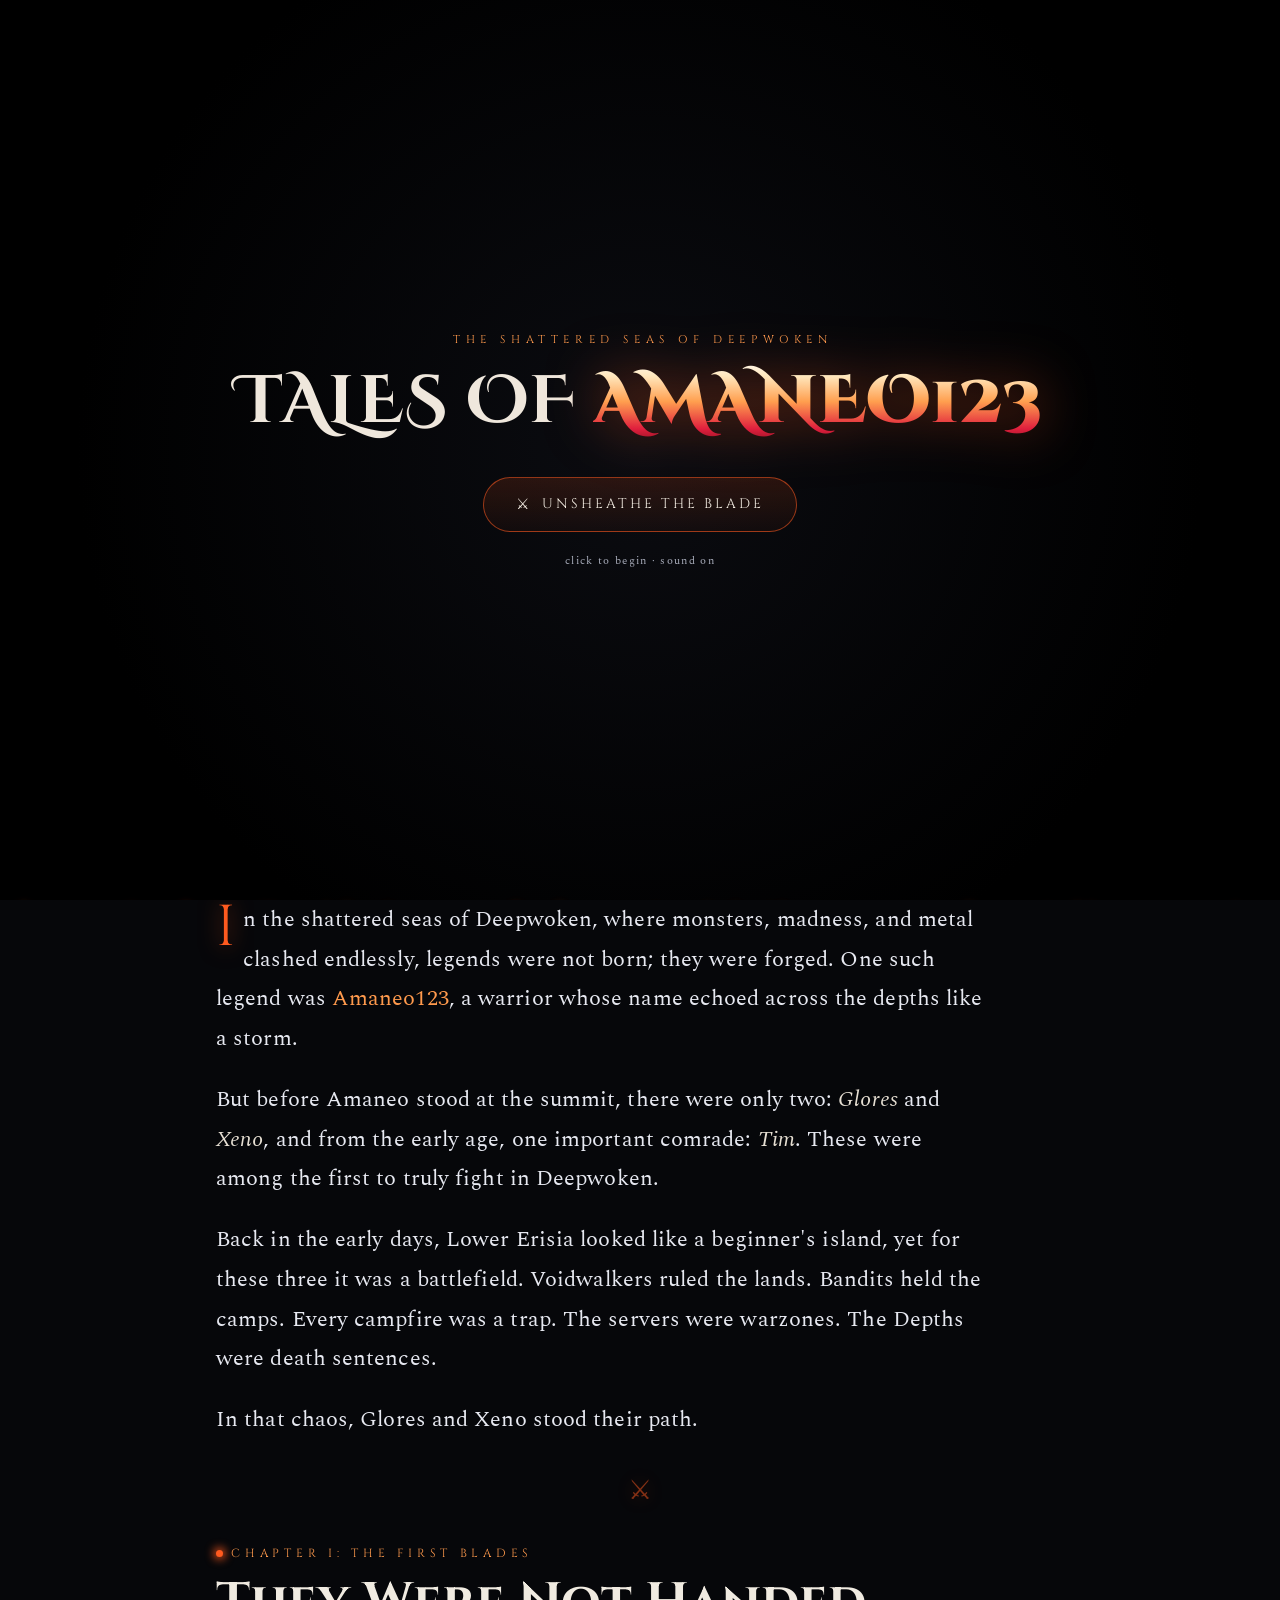
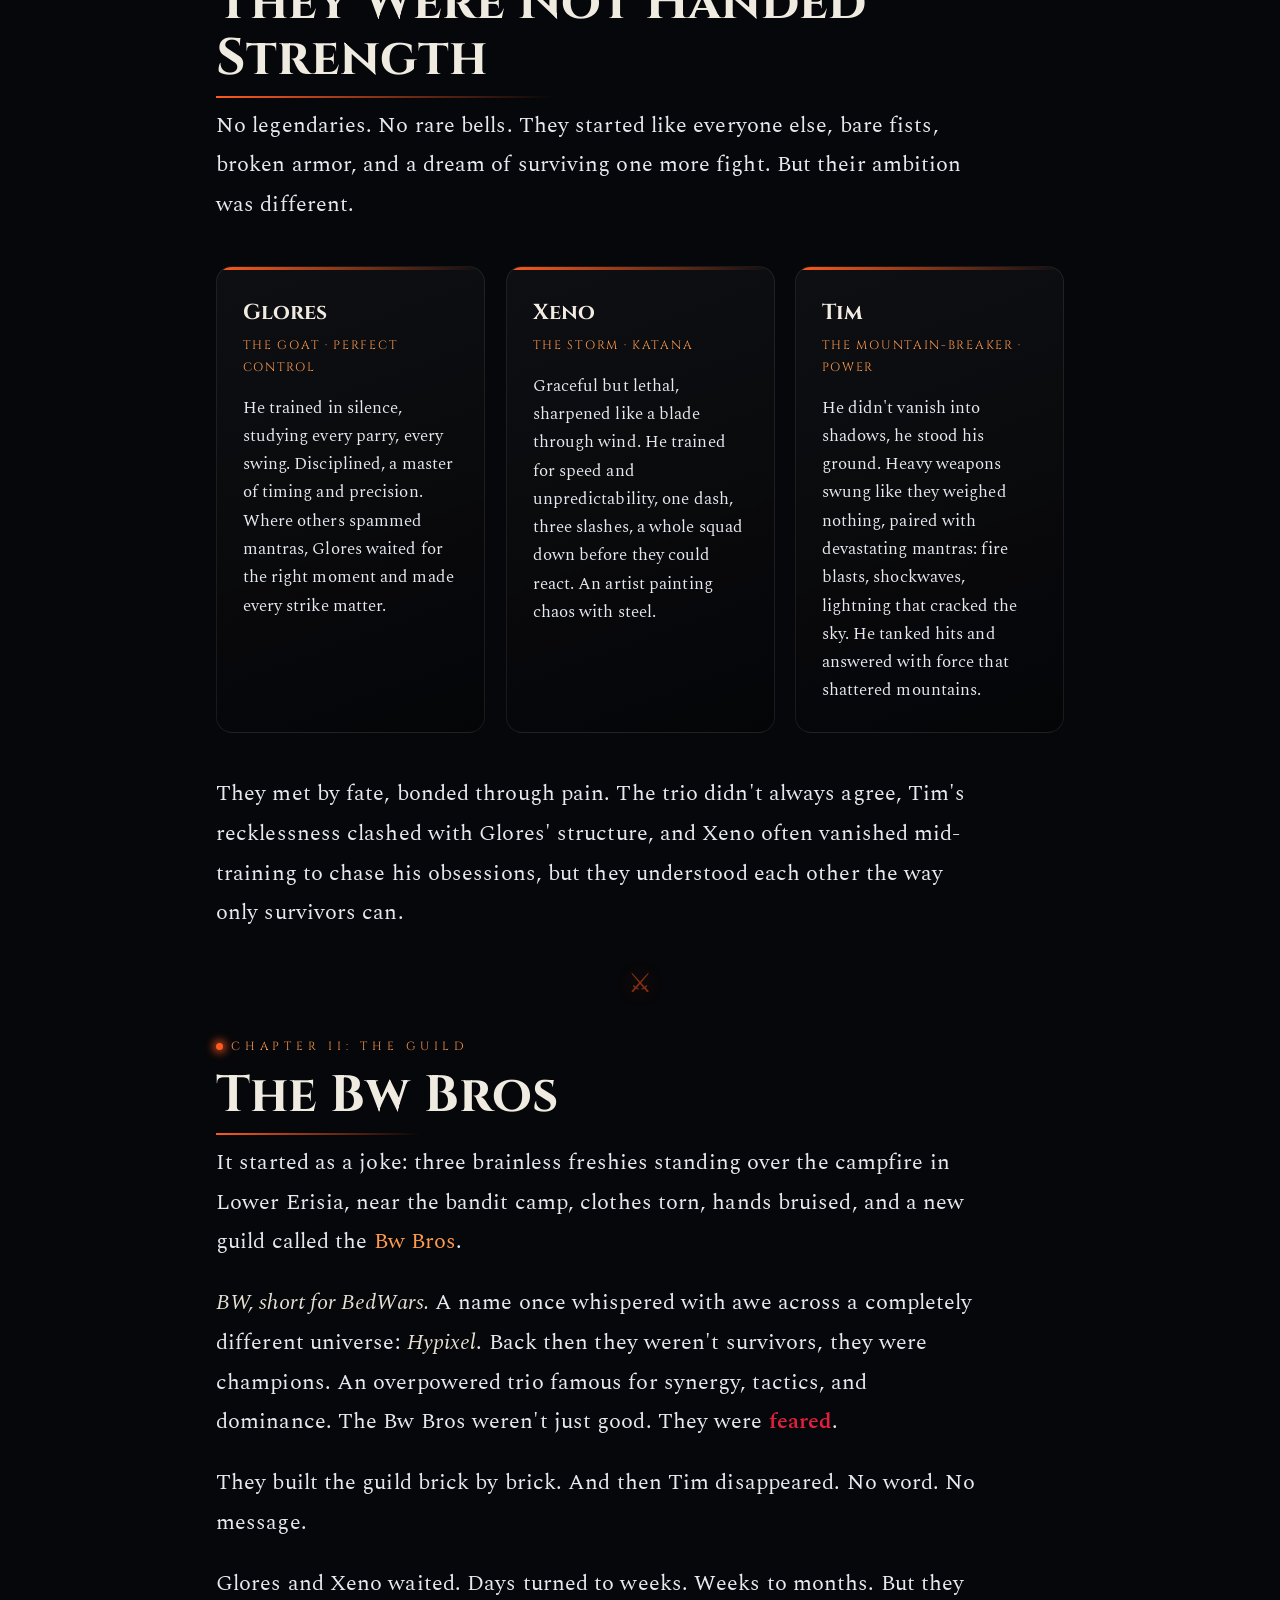
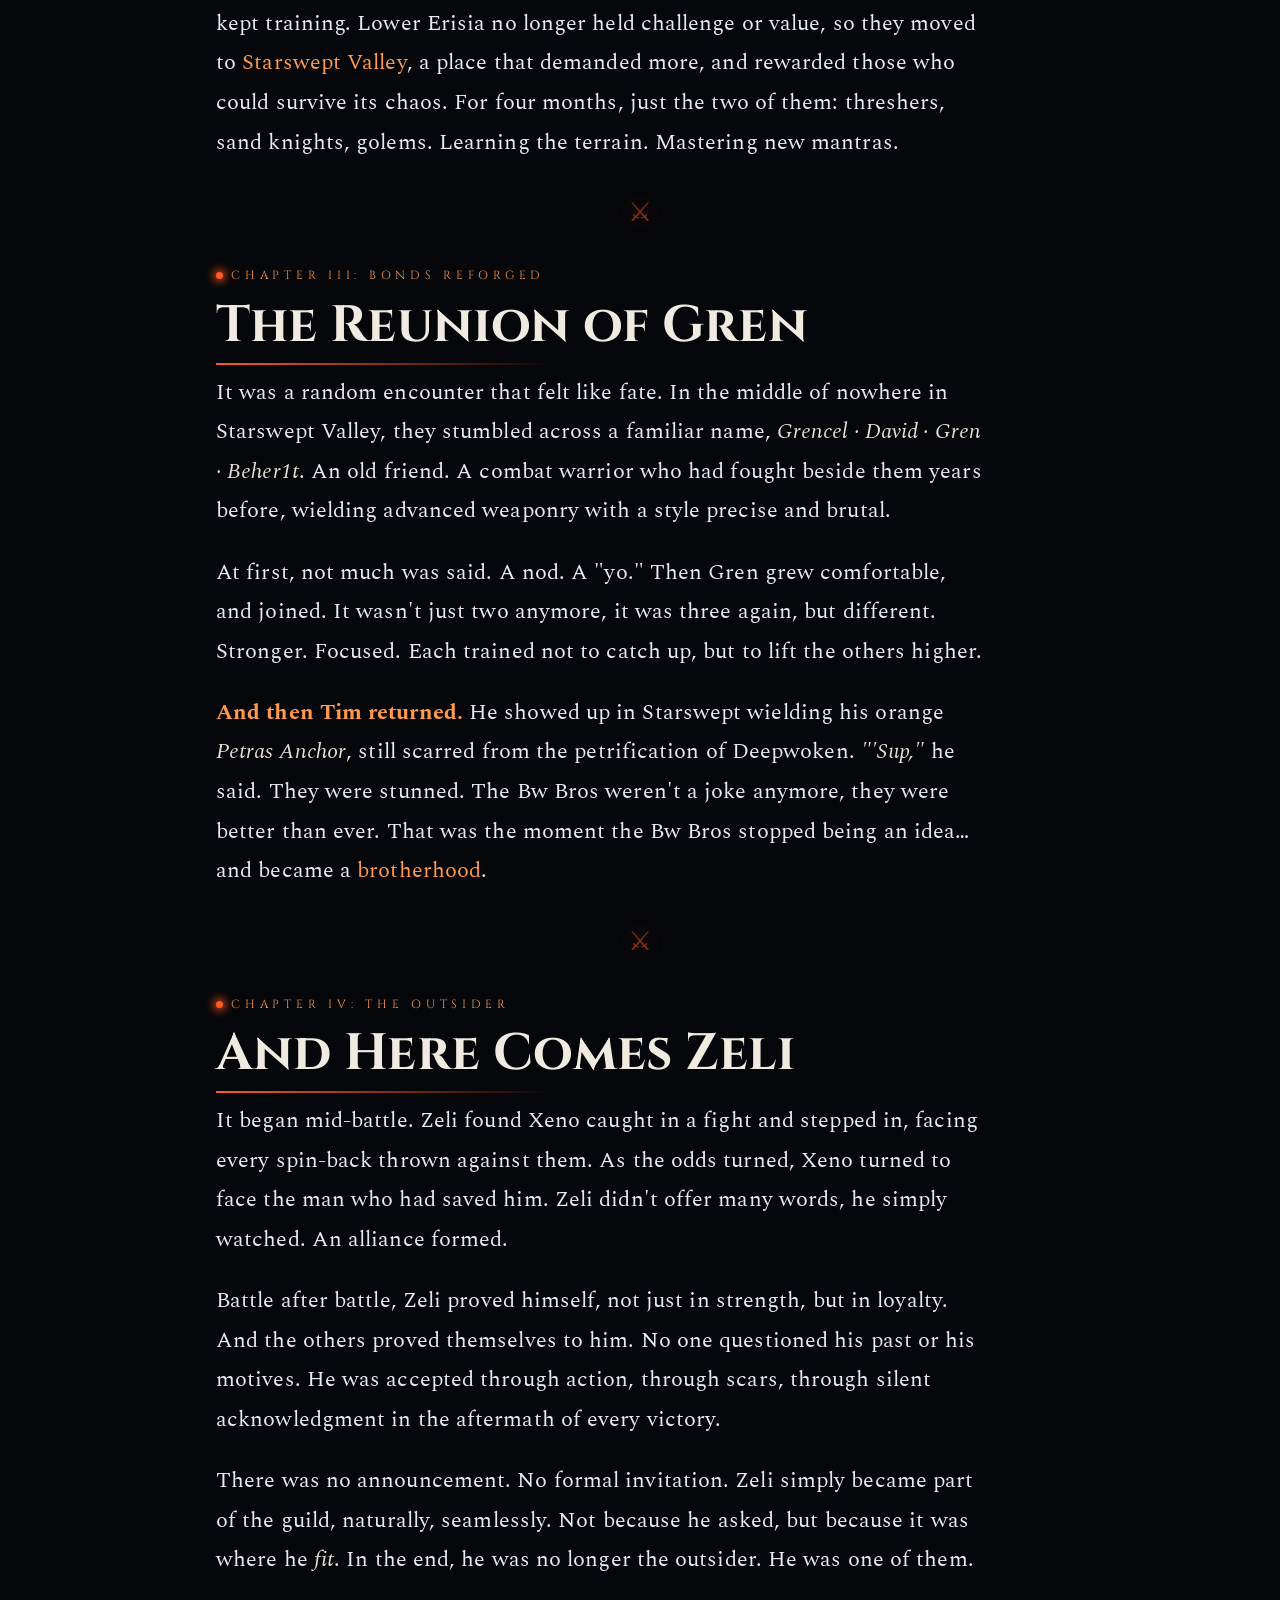
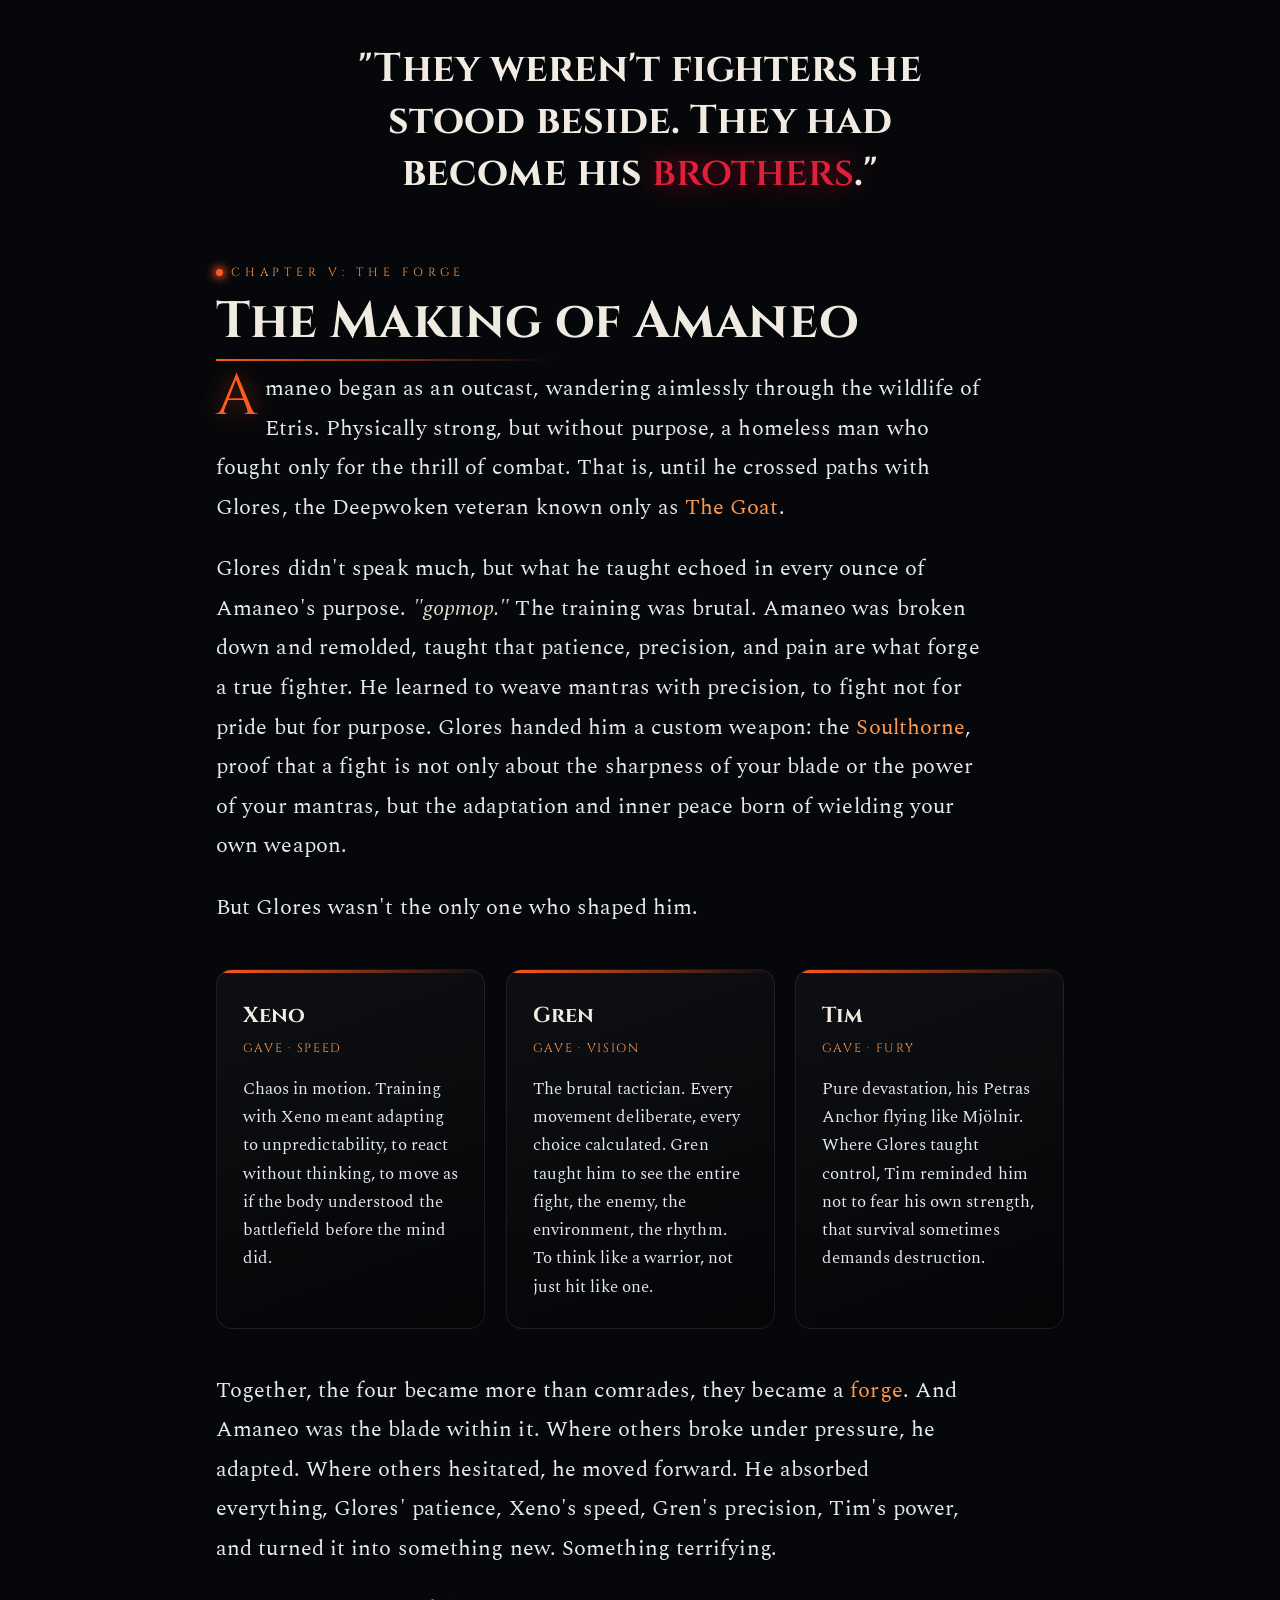
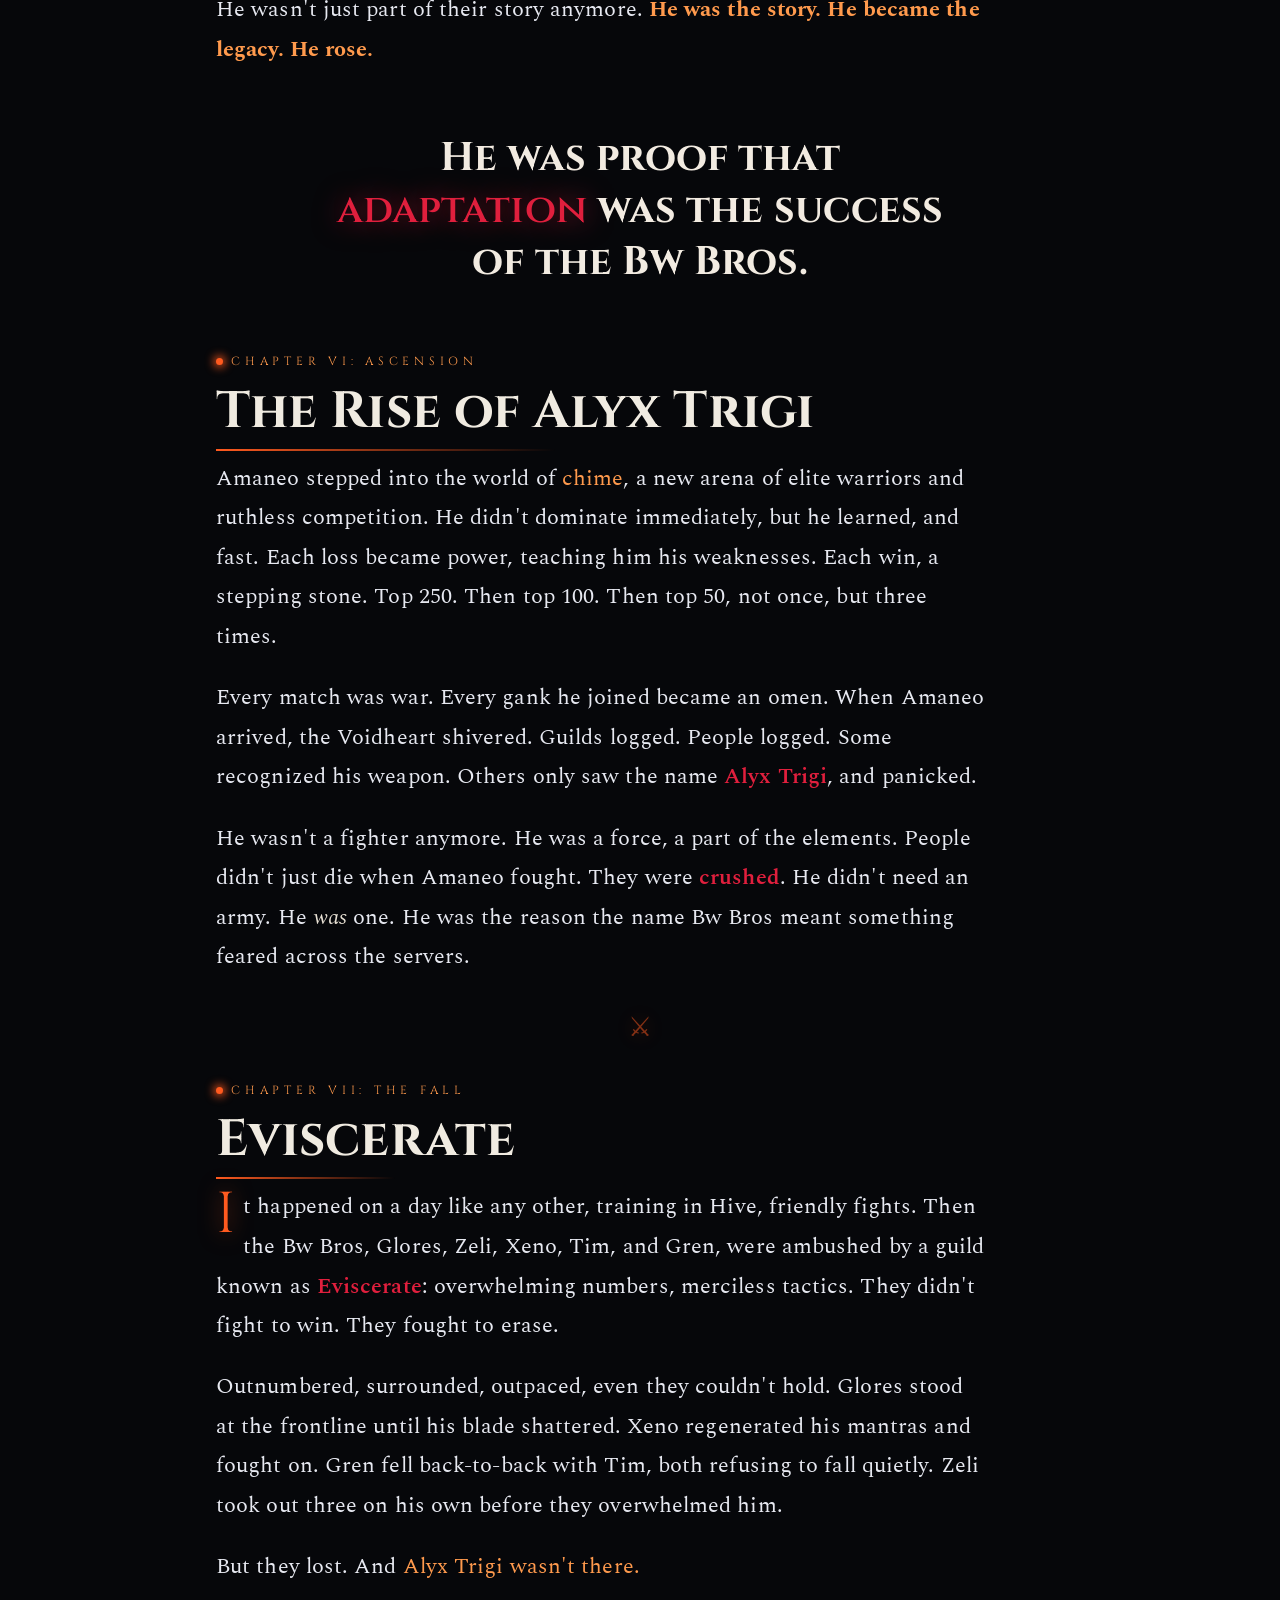
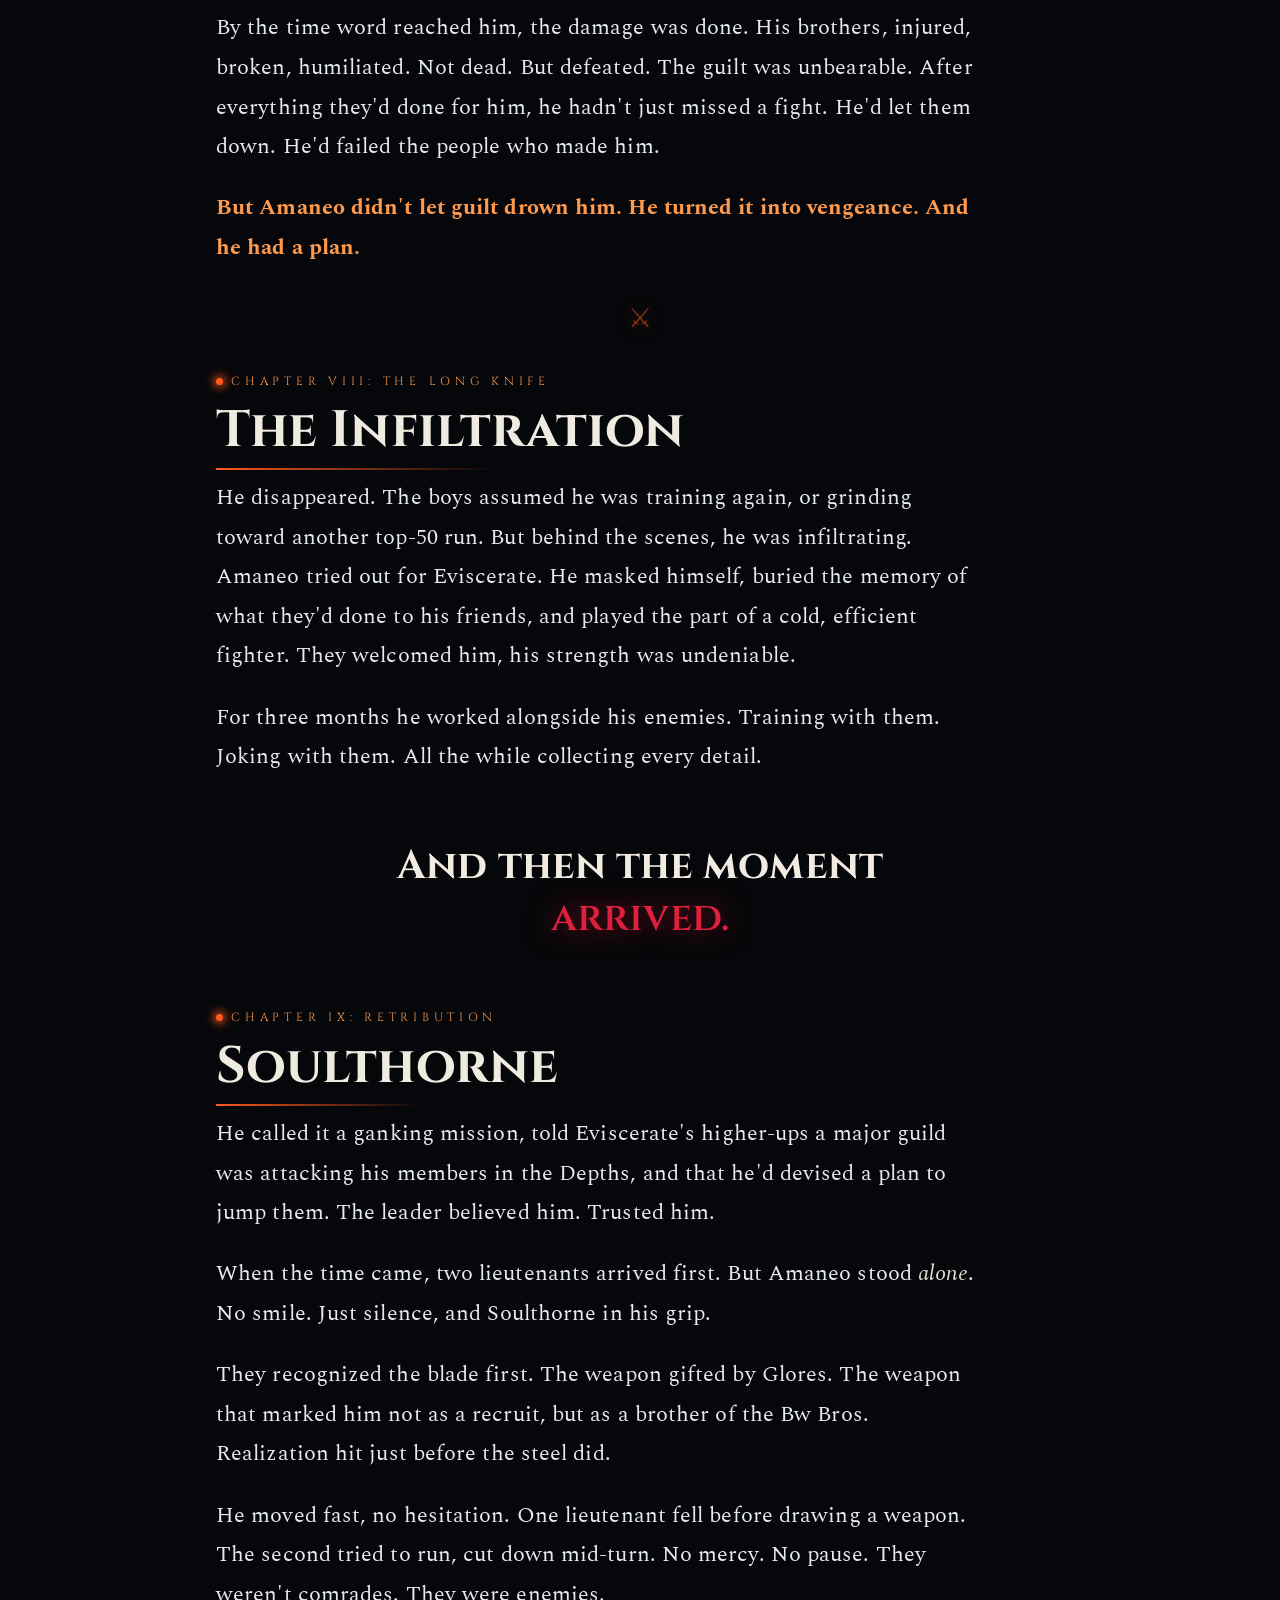
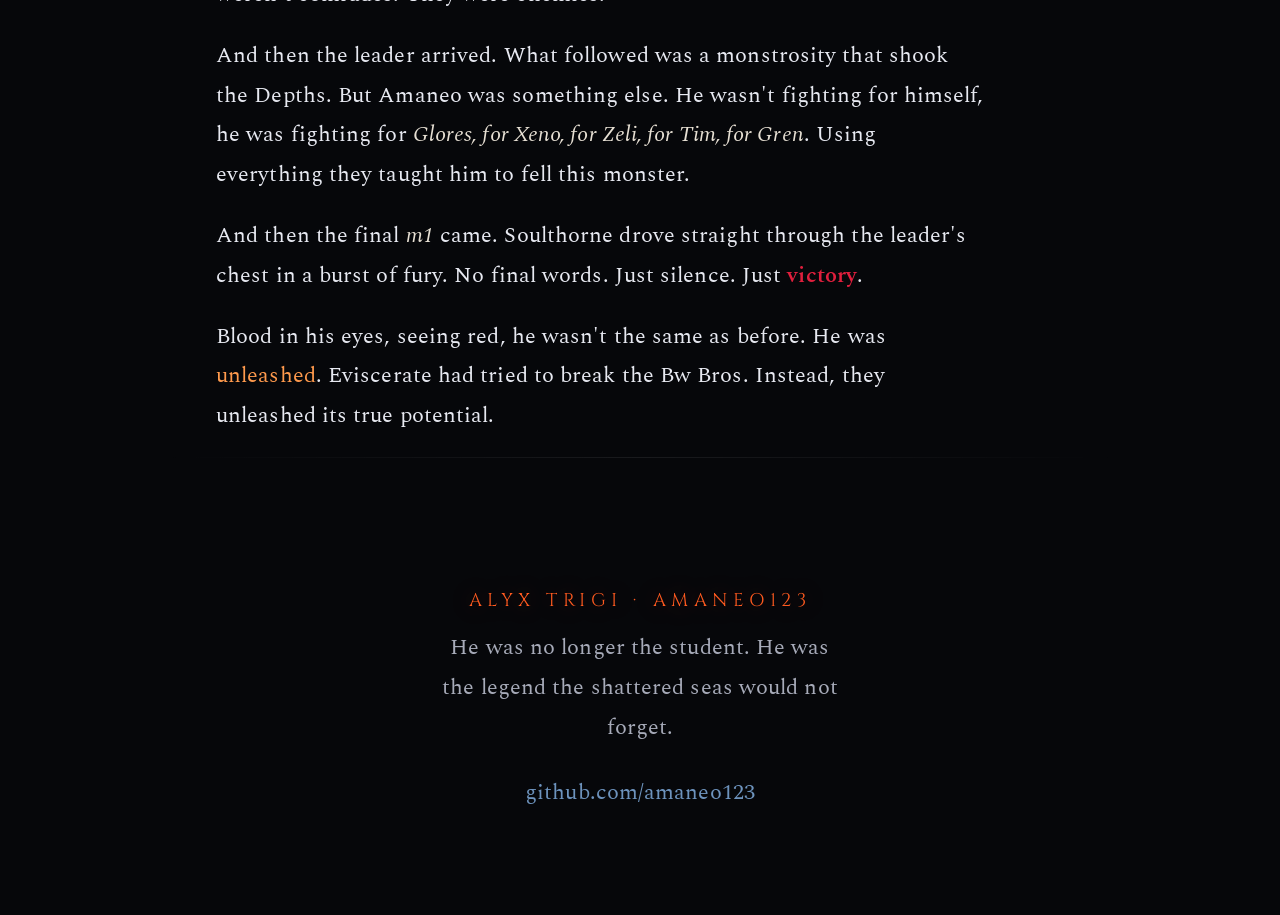
==== commit bef58918: "auto: 2026-07-08 16:22:23" ====
--- a/index.html
+++ b/index.html
@@ -680,8 +680,8 @@
         setTimeout(()=>makeSlash(-20,true),1300);     // the big cut
         setTimeout(()=>{                 // FINALE: explosion + shake (+ audio if it unlocked mid-flurry)
           if(!grandPlayed && actx && actx.state==='running'){ beginTheme(); grandEntrance(actx.currentTime+0.02); }
-          burst();
-          if(hero){ hero.classList.add('shake'); setTimeout(()=>hero.classList.remove('shake'),560); }
+          burst(); rays();
+          if(hero){ hero.classList.add('shake'); setTimeout(()=>hero.classList.remove('shake'),620); }
         }, 1550);
         // reveal the page and slam the REAL hero title into place (no separate name → no shift)
         const reveal=()=>{ document.body.classList.add('entered'); endIntro(); };
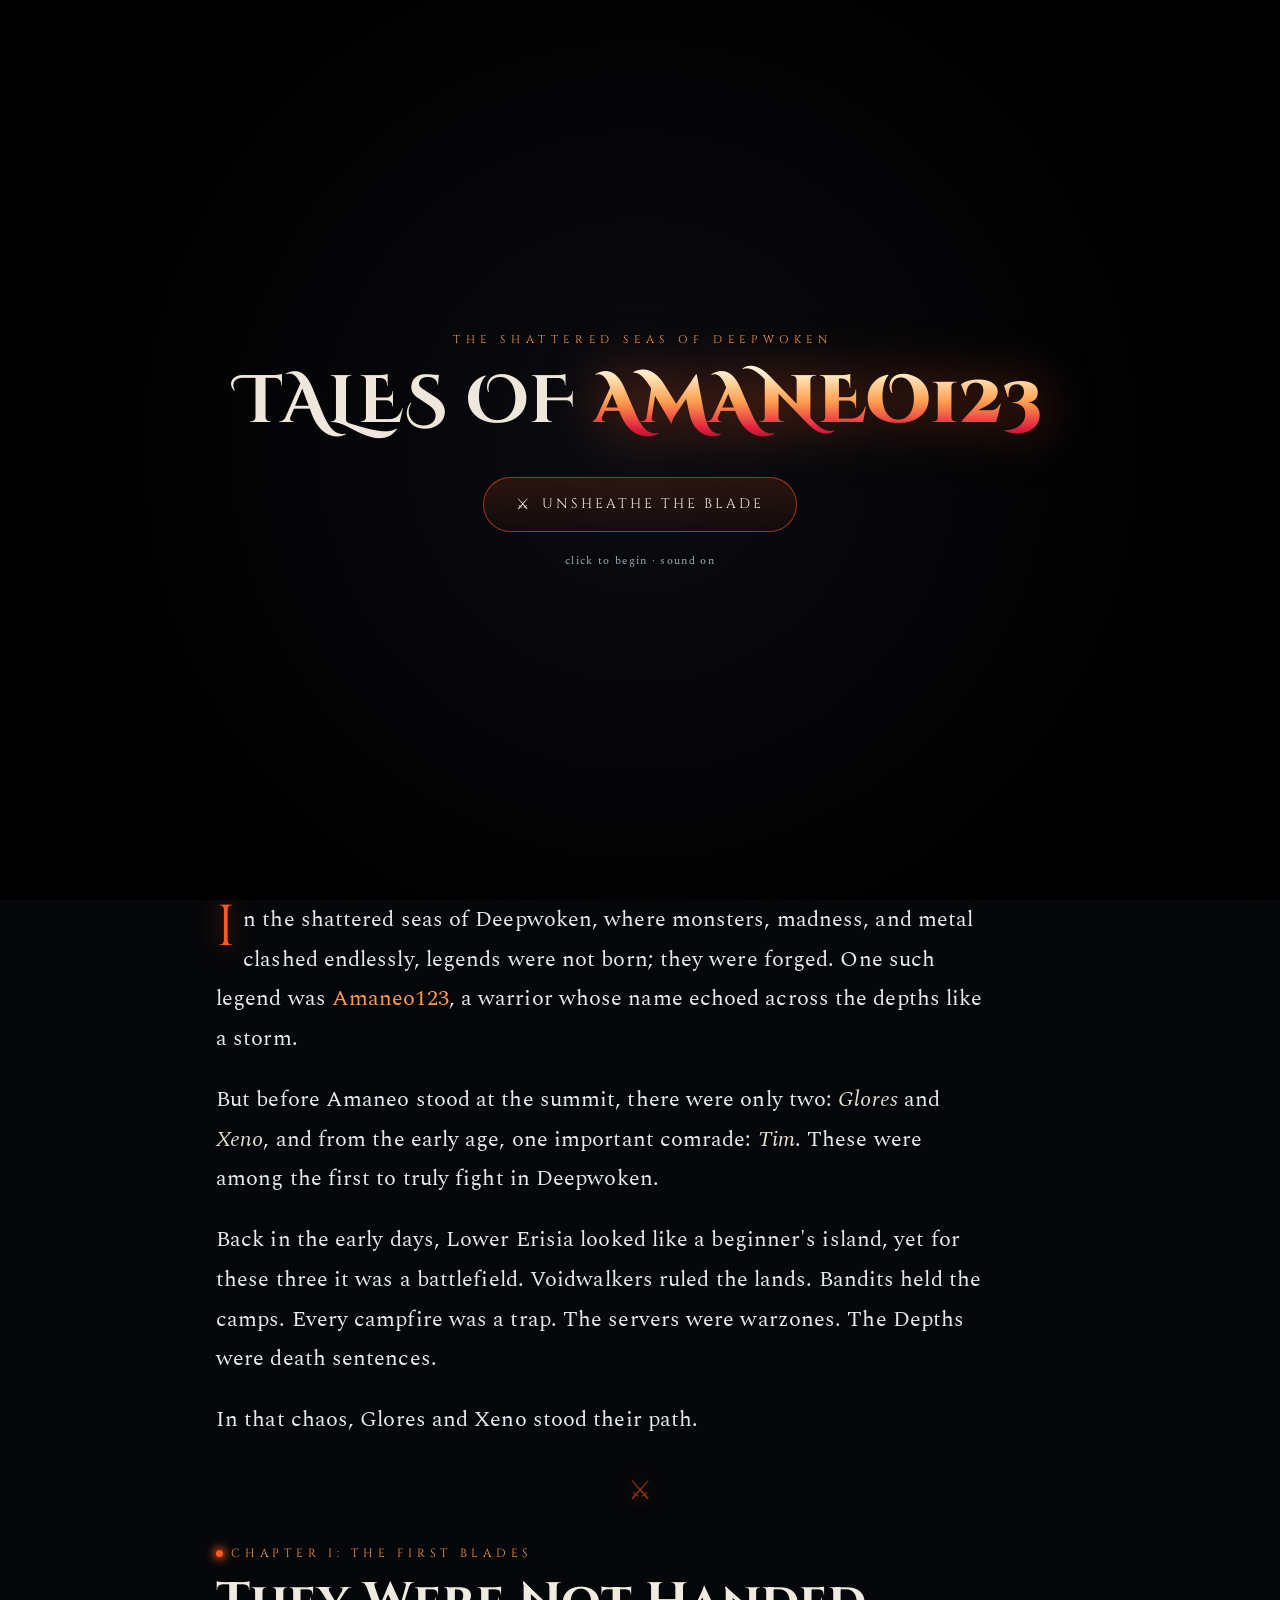
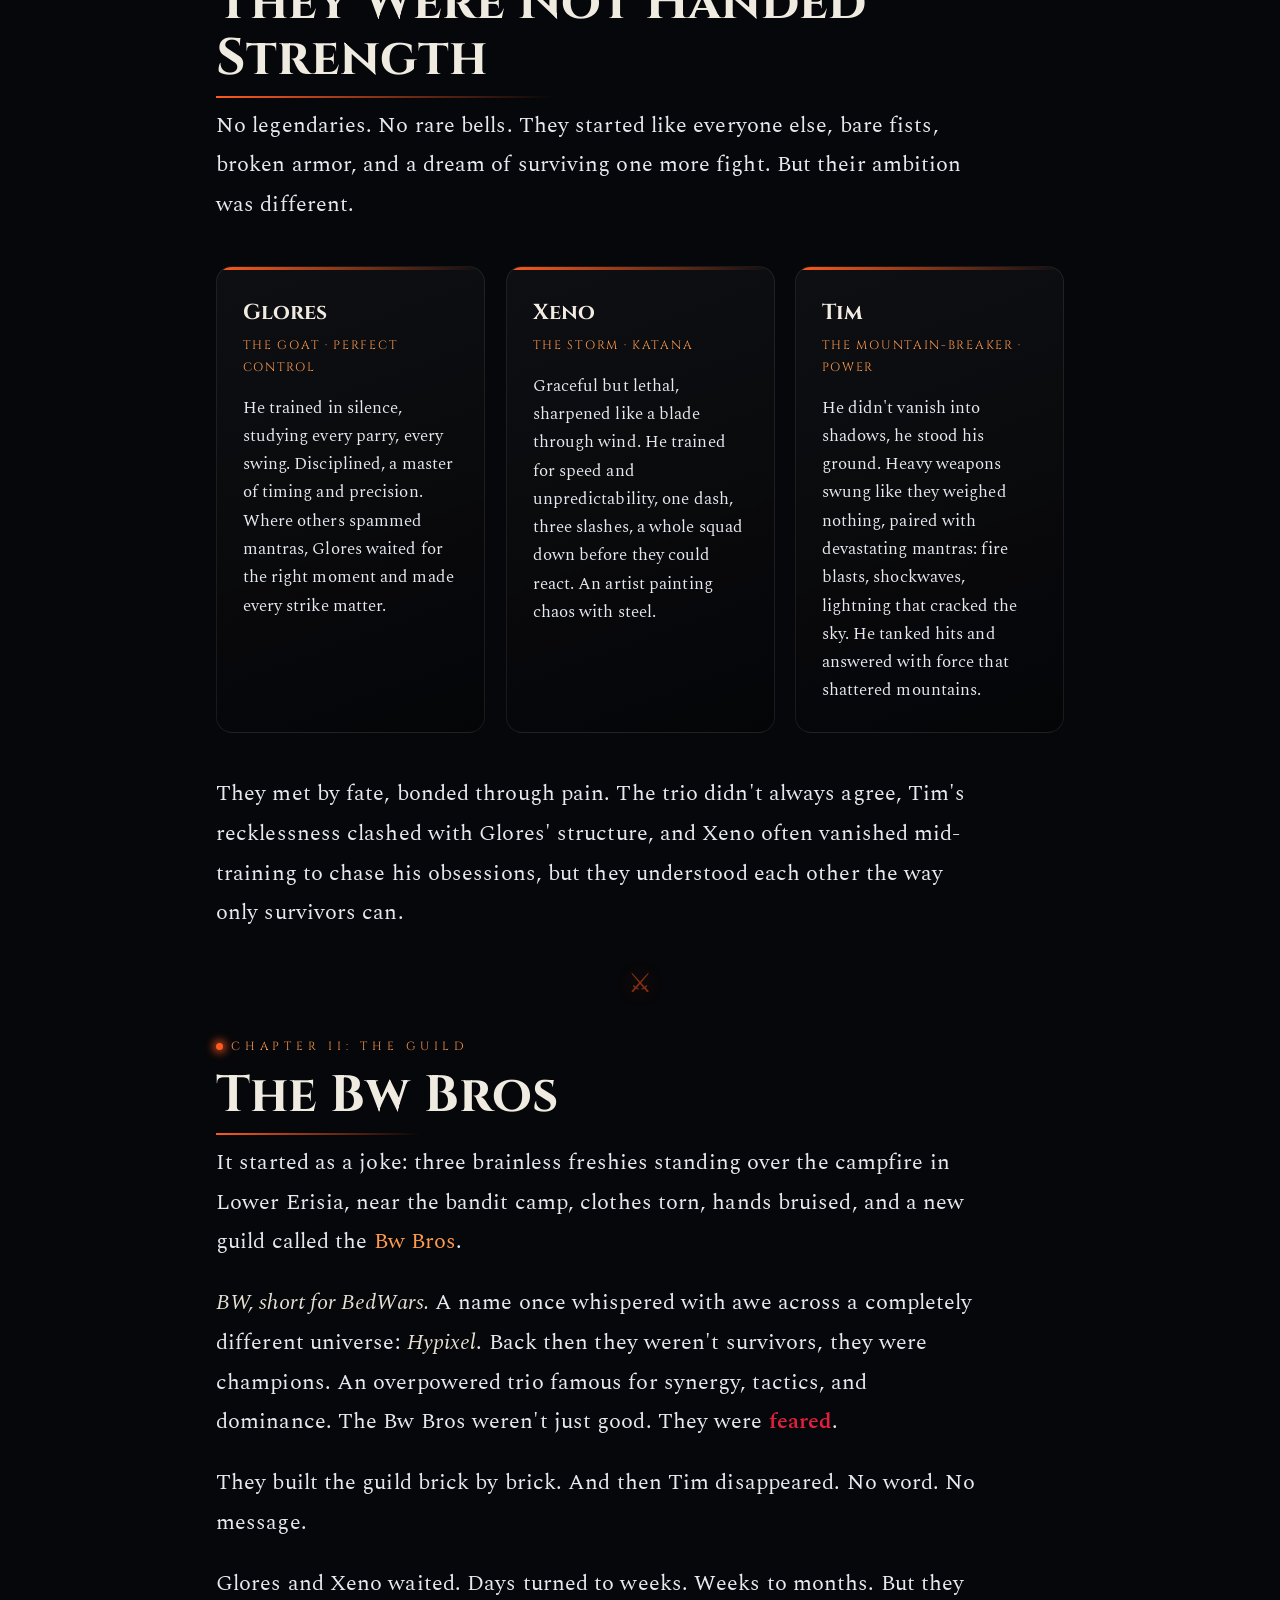
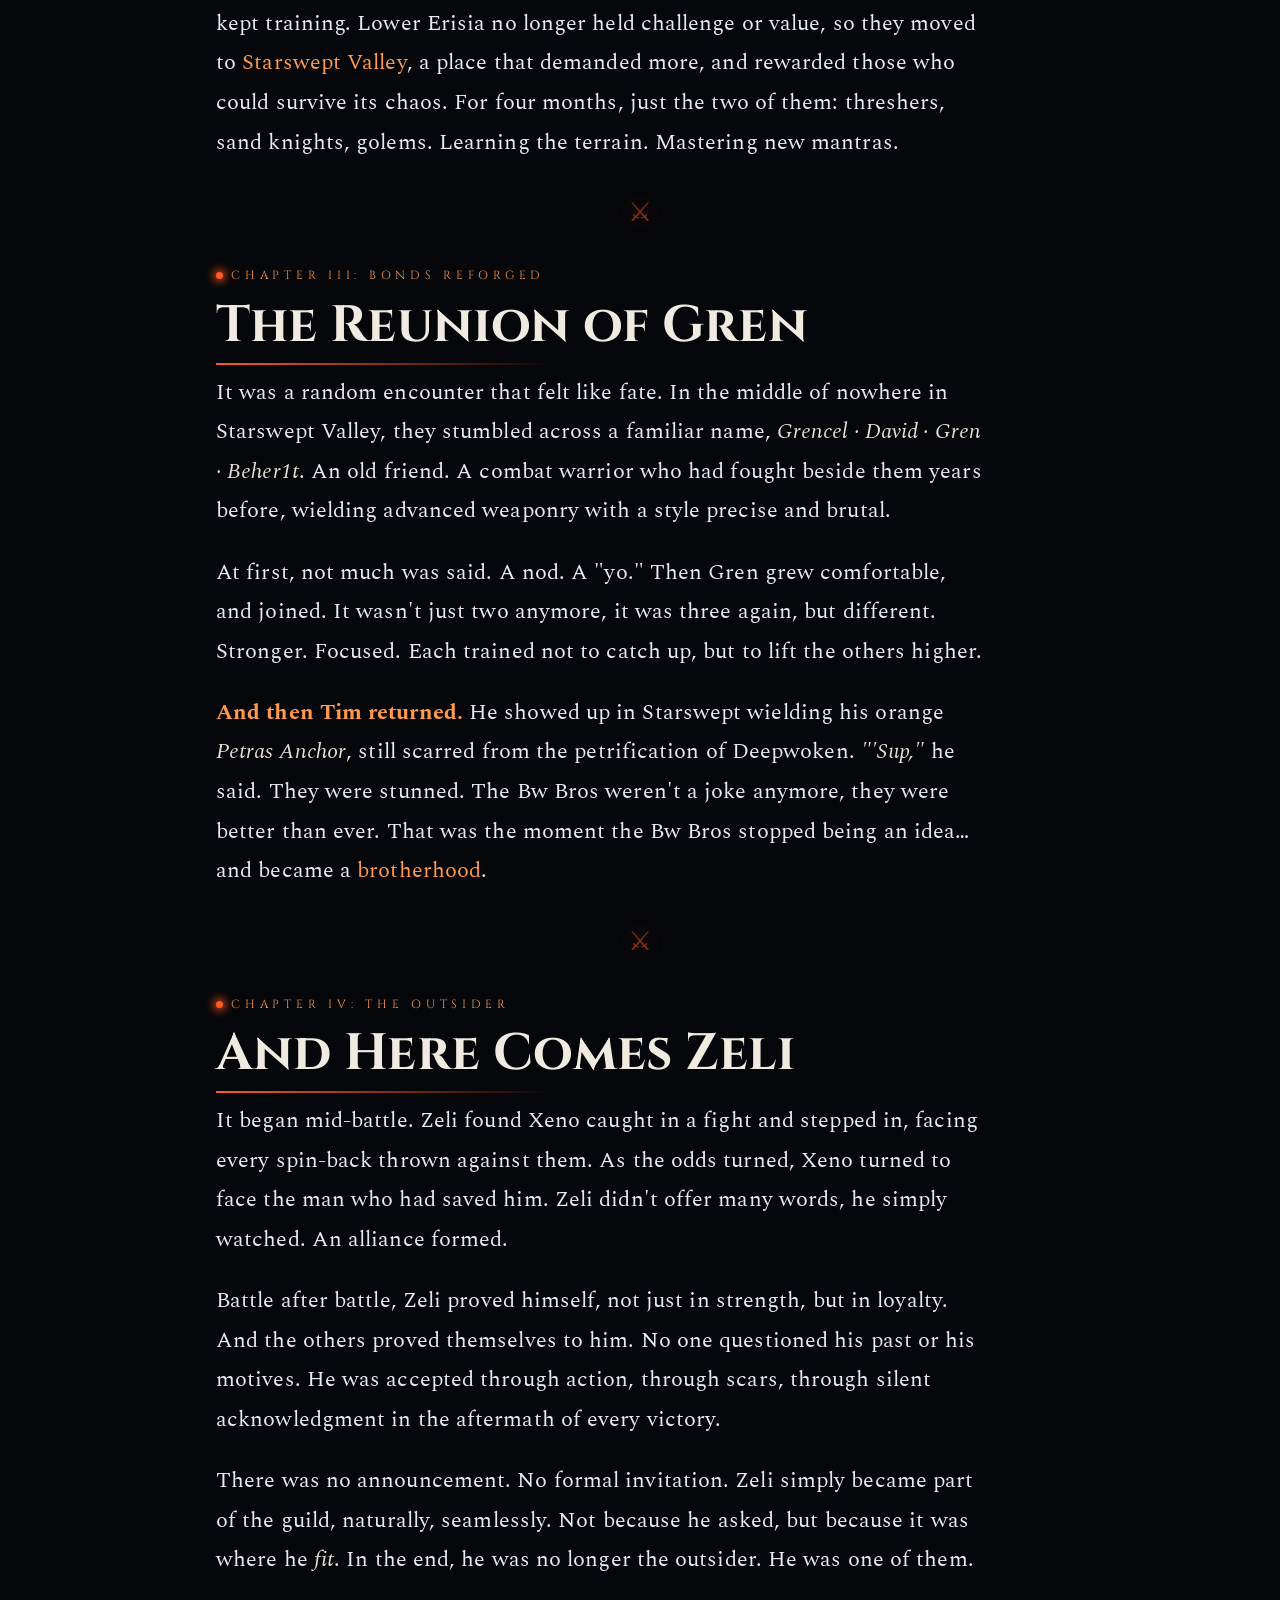
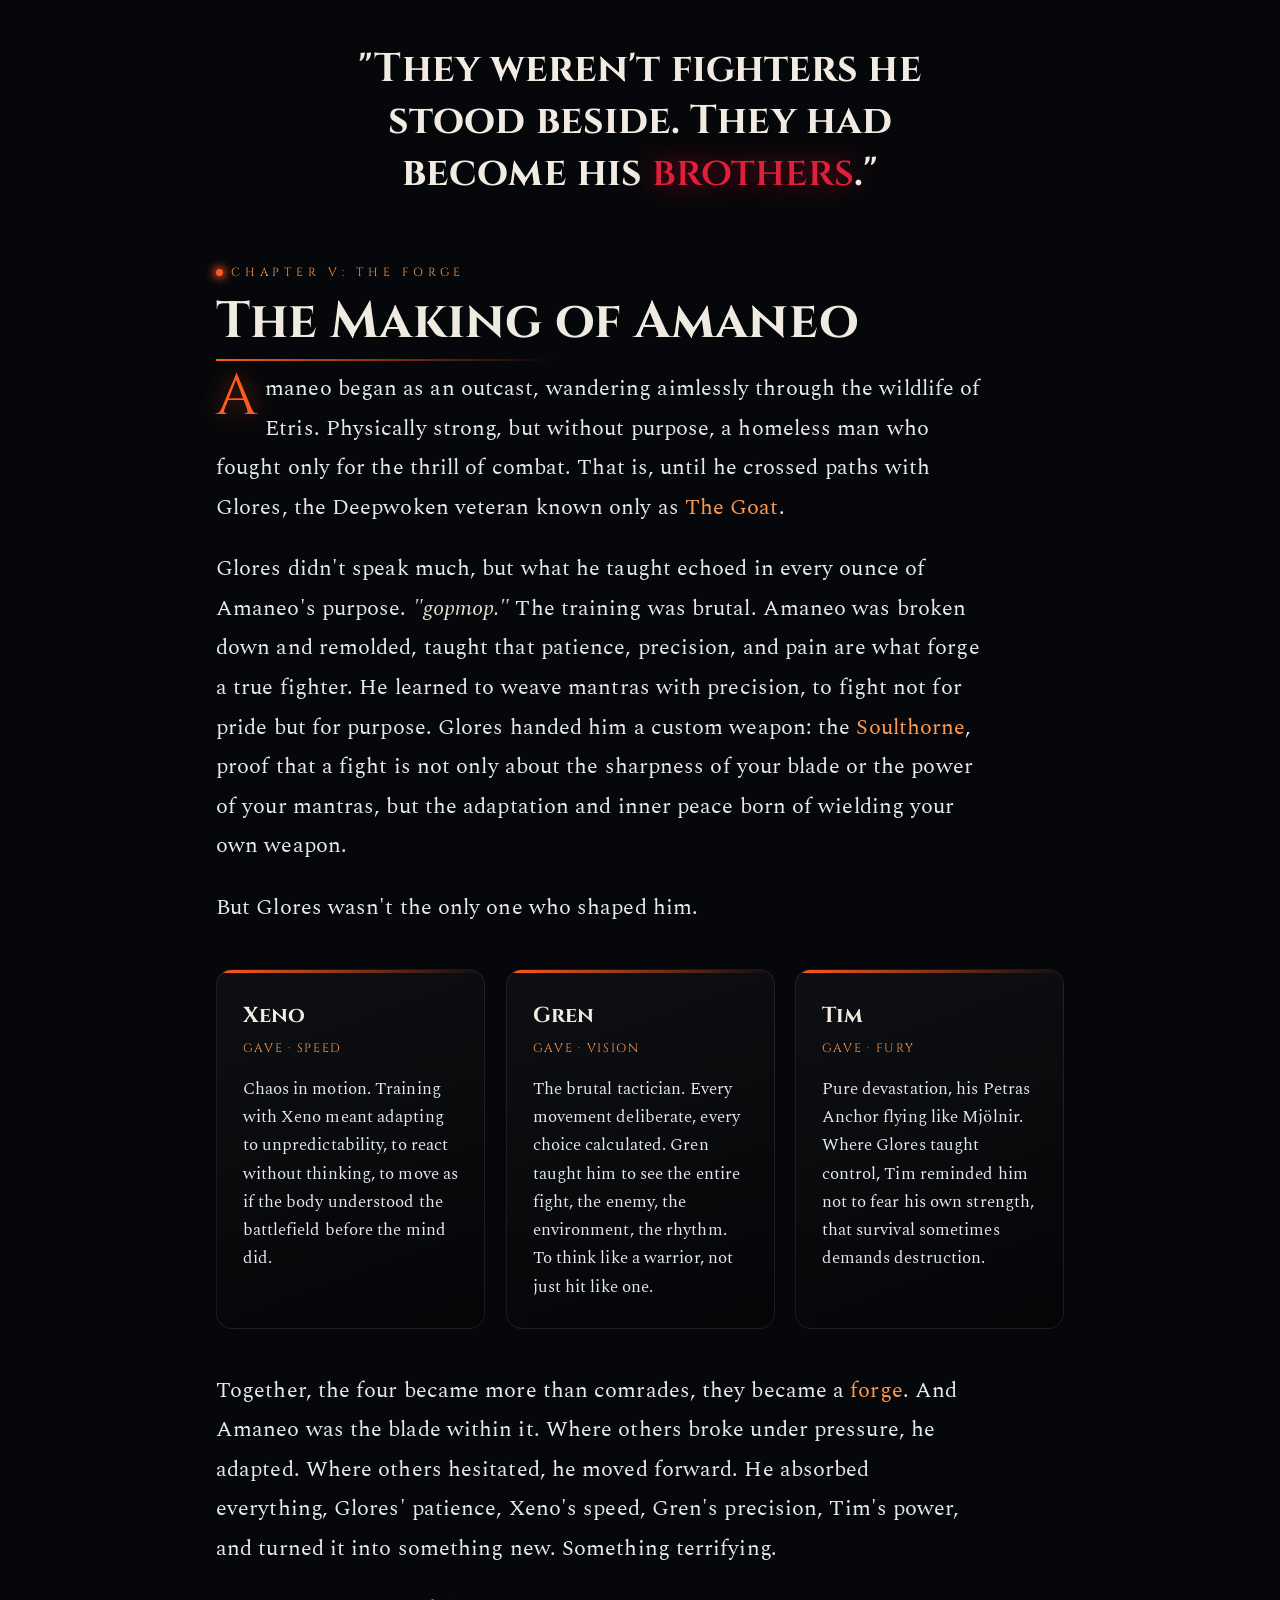
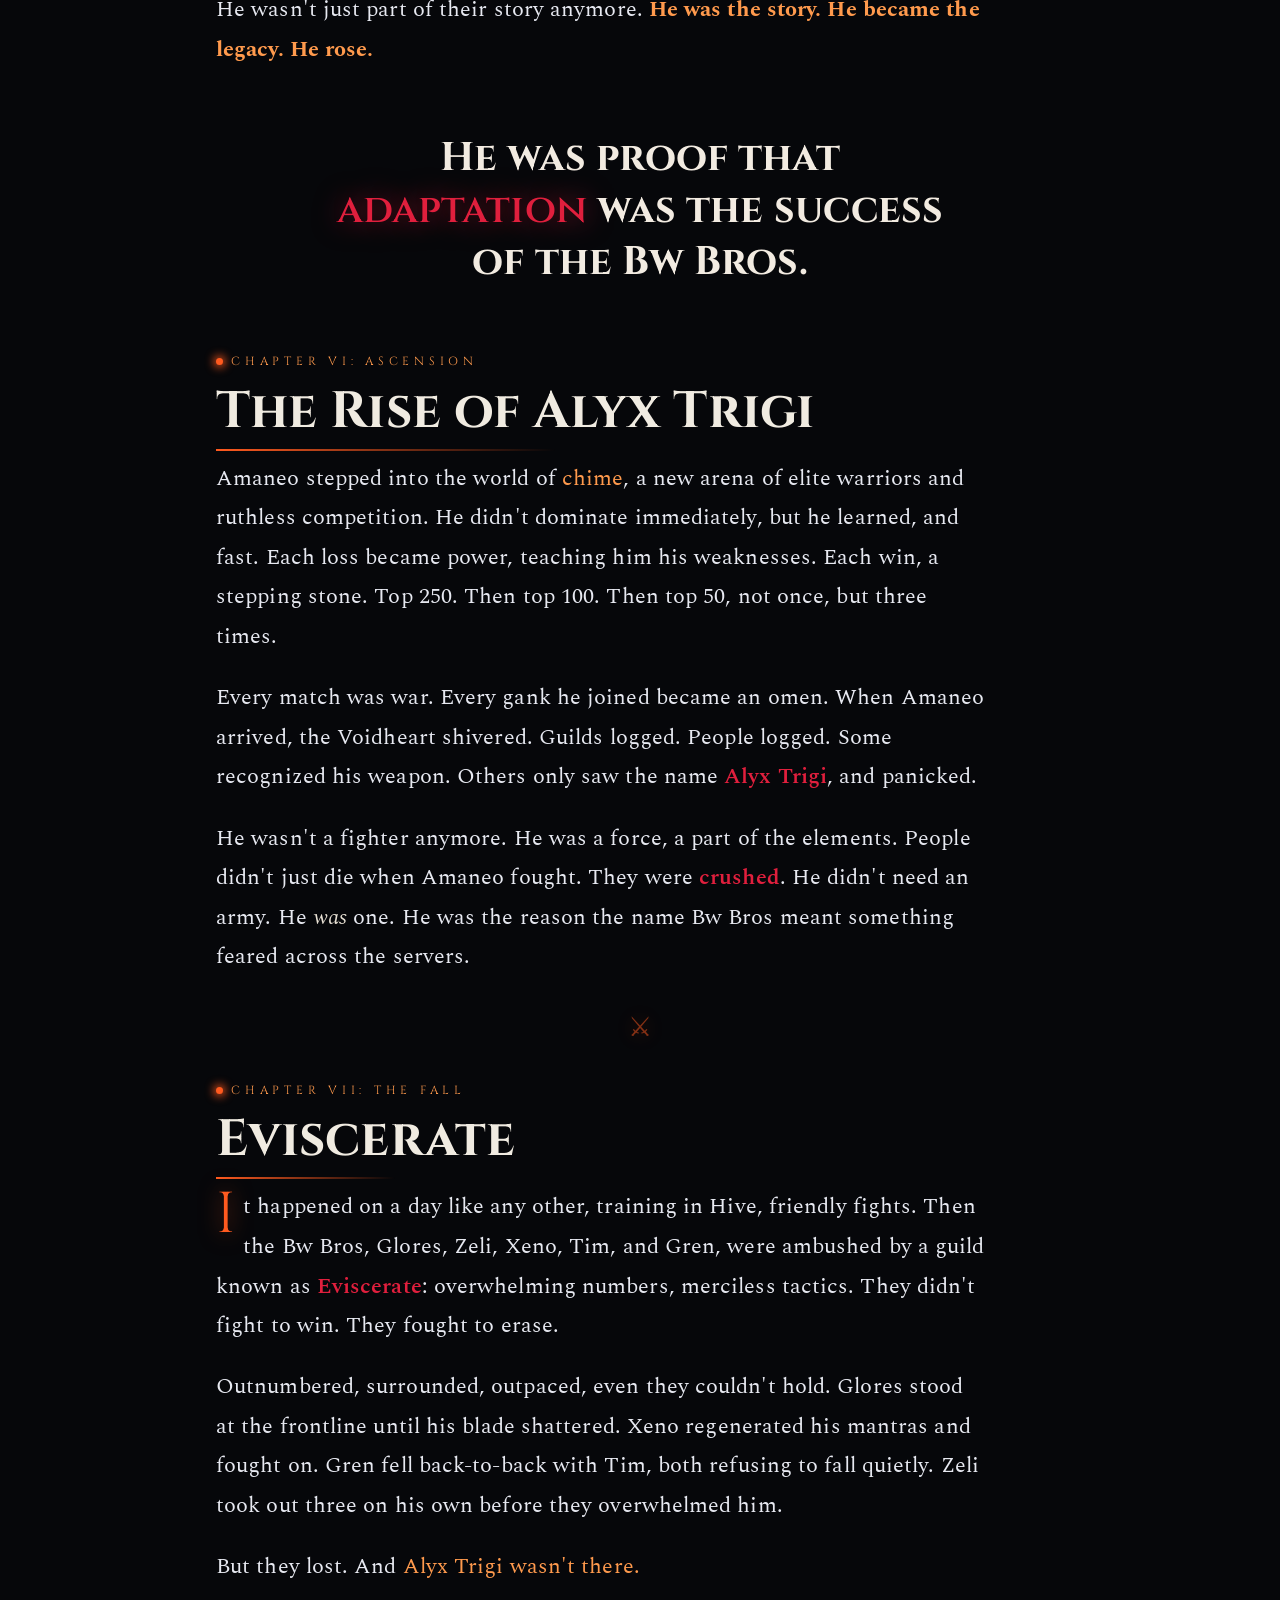
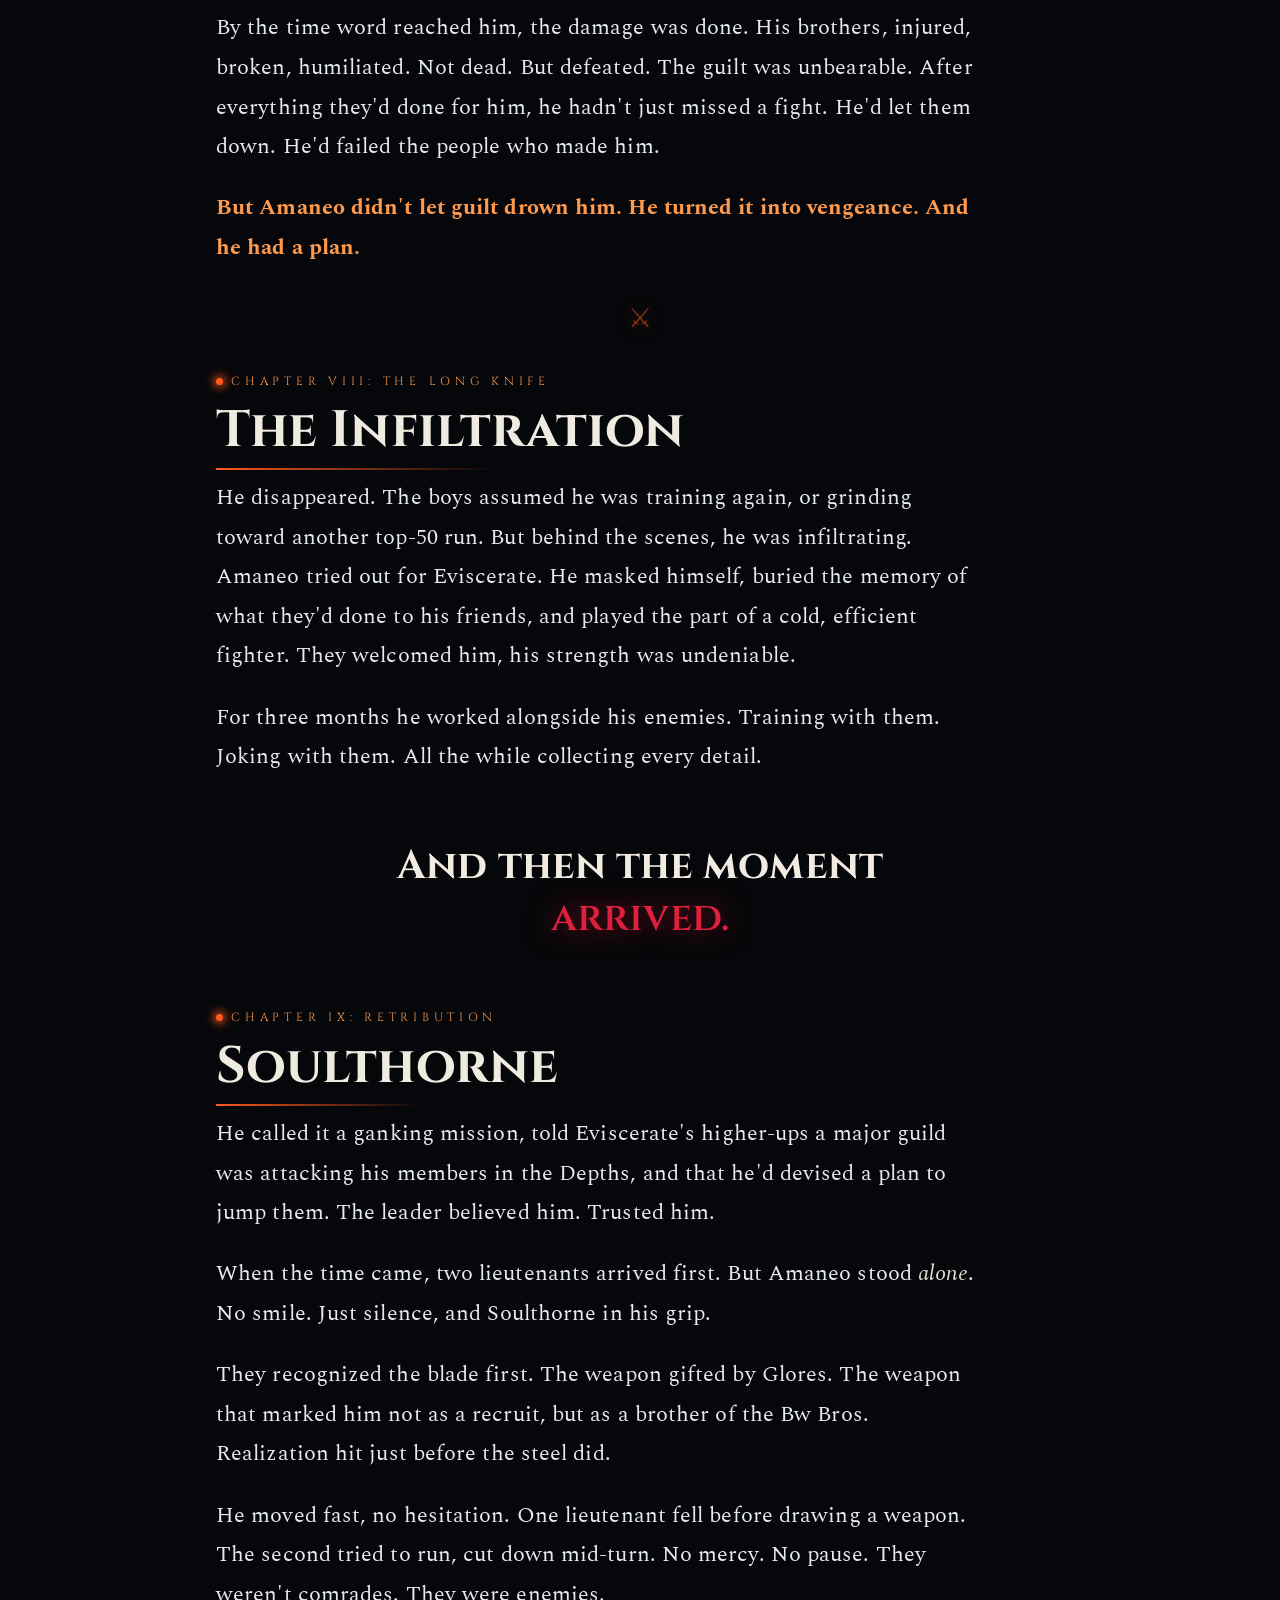
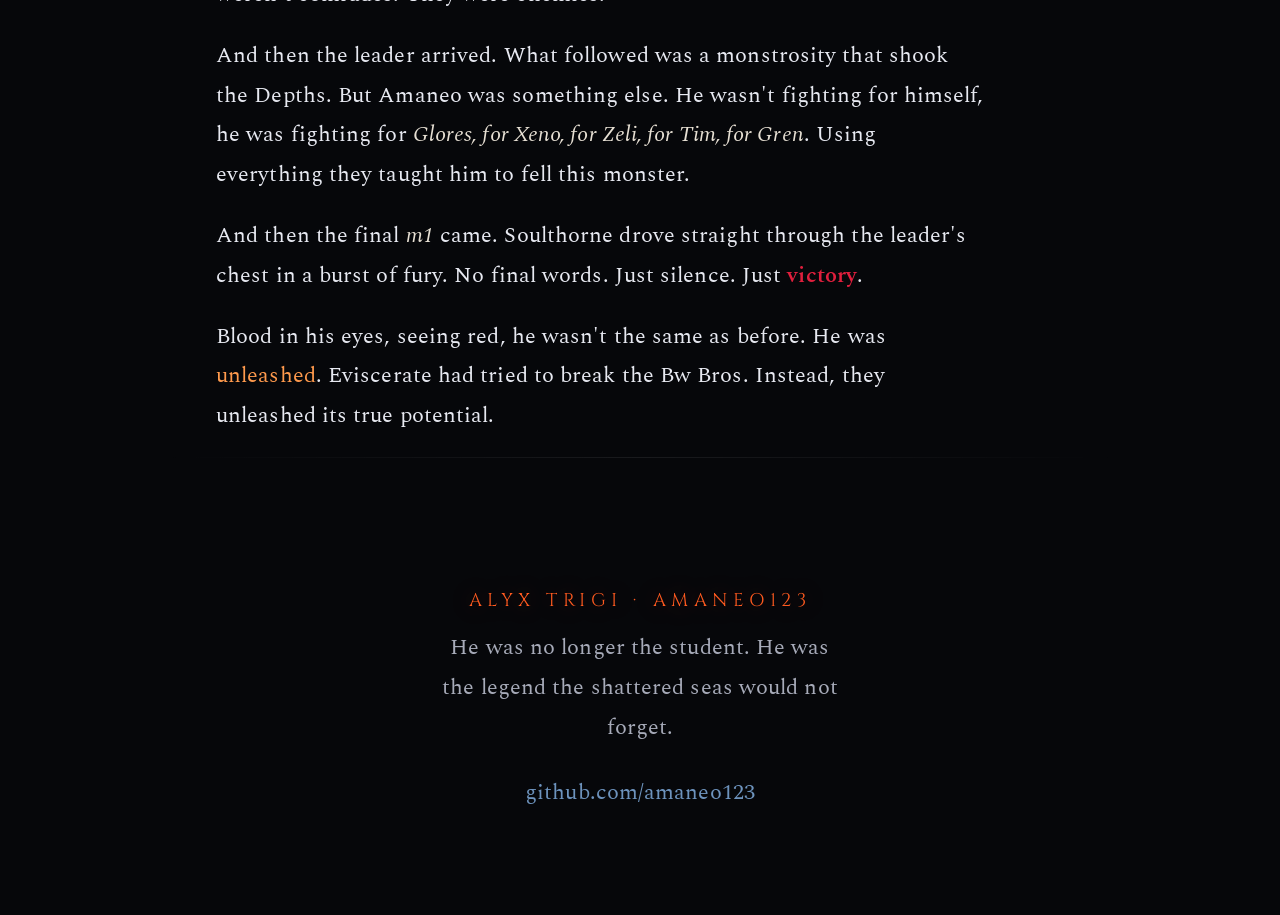
==== commit 7fc231f8: "auto: 2026-07-08 16:22:42" ====
--- a/index.html
+++ b/index.html
@@ -268,10 +268,17 @@
     /* explosion shards (spawned by JS) */
     #intro .p{position:absolute;top:50%;left:50%;background:var(--ember);
       box-shadow:0 0 9px 2px rgba(255,120,40,.85);pointer-events:none}
-    .shake{animation:shake .5s cubic-bezier(.36,.07,.19,.97) both}
+    /* radial impact rays (spawned by JS) */
+    #intro .ray{position:absolute;left:50%;top:50%;width:54vw;height:3px;transform-origin:0 50%;opacity:0;
+      background:linear-gradient(90deg,rgba(255,255,255,.95),rgba(255,150,70,.55) 40%,transparent);
+      box-shadow:0 0 18px 3px rgba(255,150,70,.5);pointer-events:none}
+    /* GPU-composite every effect layer so scaling doesn't repaint each frame (fixes the lag) */
+    #intro .spark,#intro .ring,#intro .pillar,#intro .shock,#intro .fireburst,#intro .flash,
+    #intro .katana-slash,#intro .p,#intro .ray{will-change:transform,opacity}
+    .shake{animation:shake .55s cubic-bezier(.36,.07,.19,.97) both}
     @keyframes shake{
-      10%,90%{transform:translate3d(-3px,0,0)}20%,80%{transform:translate3d(4px,0,0)}
-      30%,50%,70%{transform:translate3d(-8px,2px,0)}40%,60%{transform:translate3d(8px,-2px,0)}
+      10%,90%{transform:translate3d(-5px,1px,0)}20%,80%{transform:translate3d(7px,-1px,0)}
+      30%,50%,70%{transform:translate3d(-13px,3px,0)}40%,60%{transform:translate3d(13px,-3px,0)}
     }
 
     @media(prefers-reduced-motion:reduce){*{animation:none!important;transition:none!important}.reveal{opacity:1;transform:none;filter:none}#intro{display:none}h1.title .l1,h1.title .l2{opacity:1}}
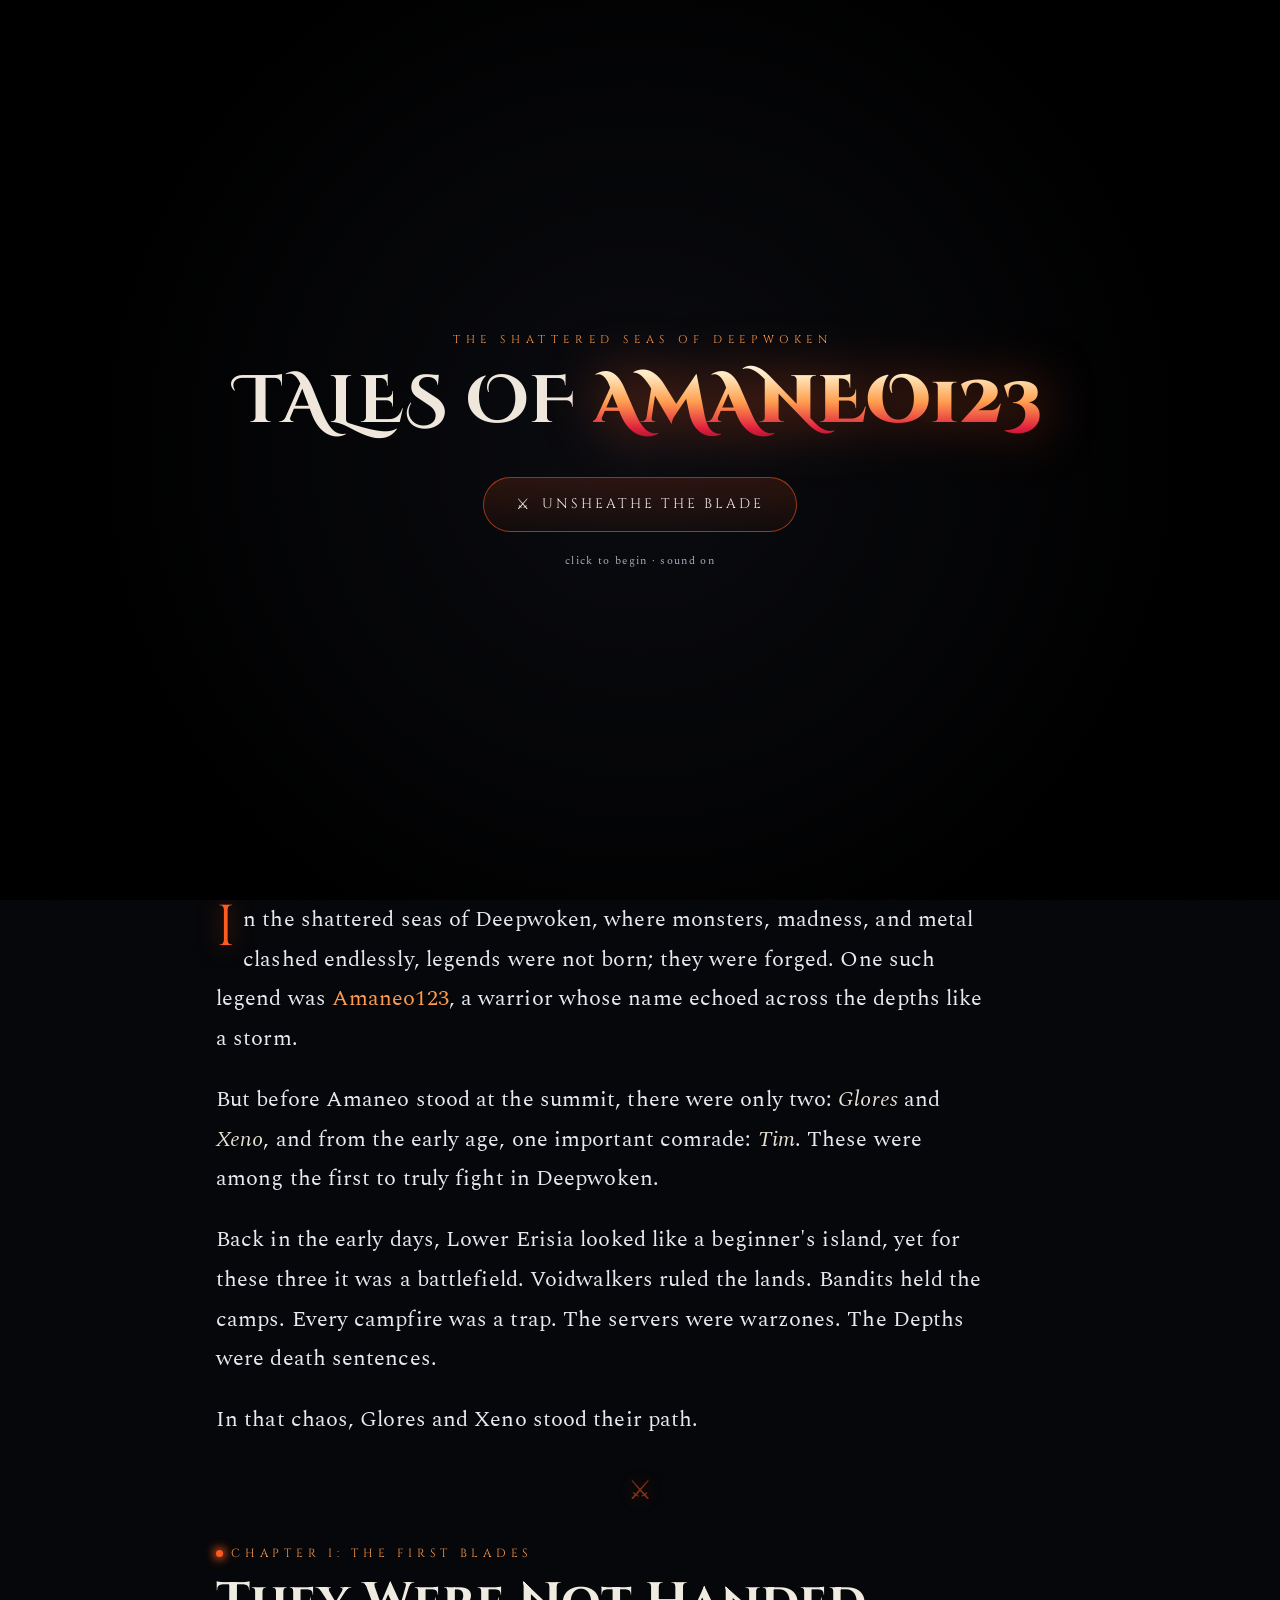
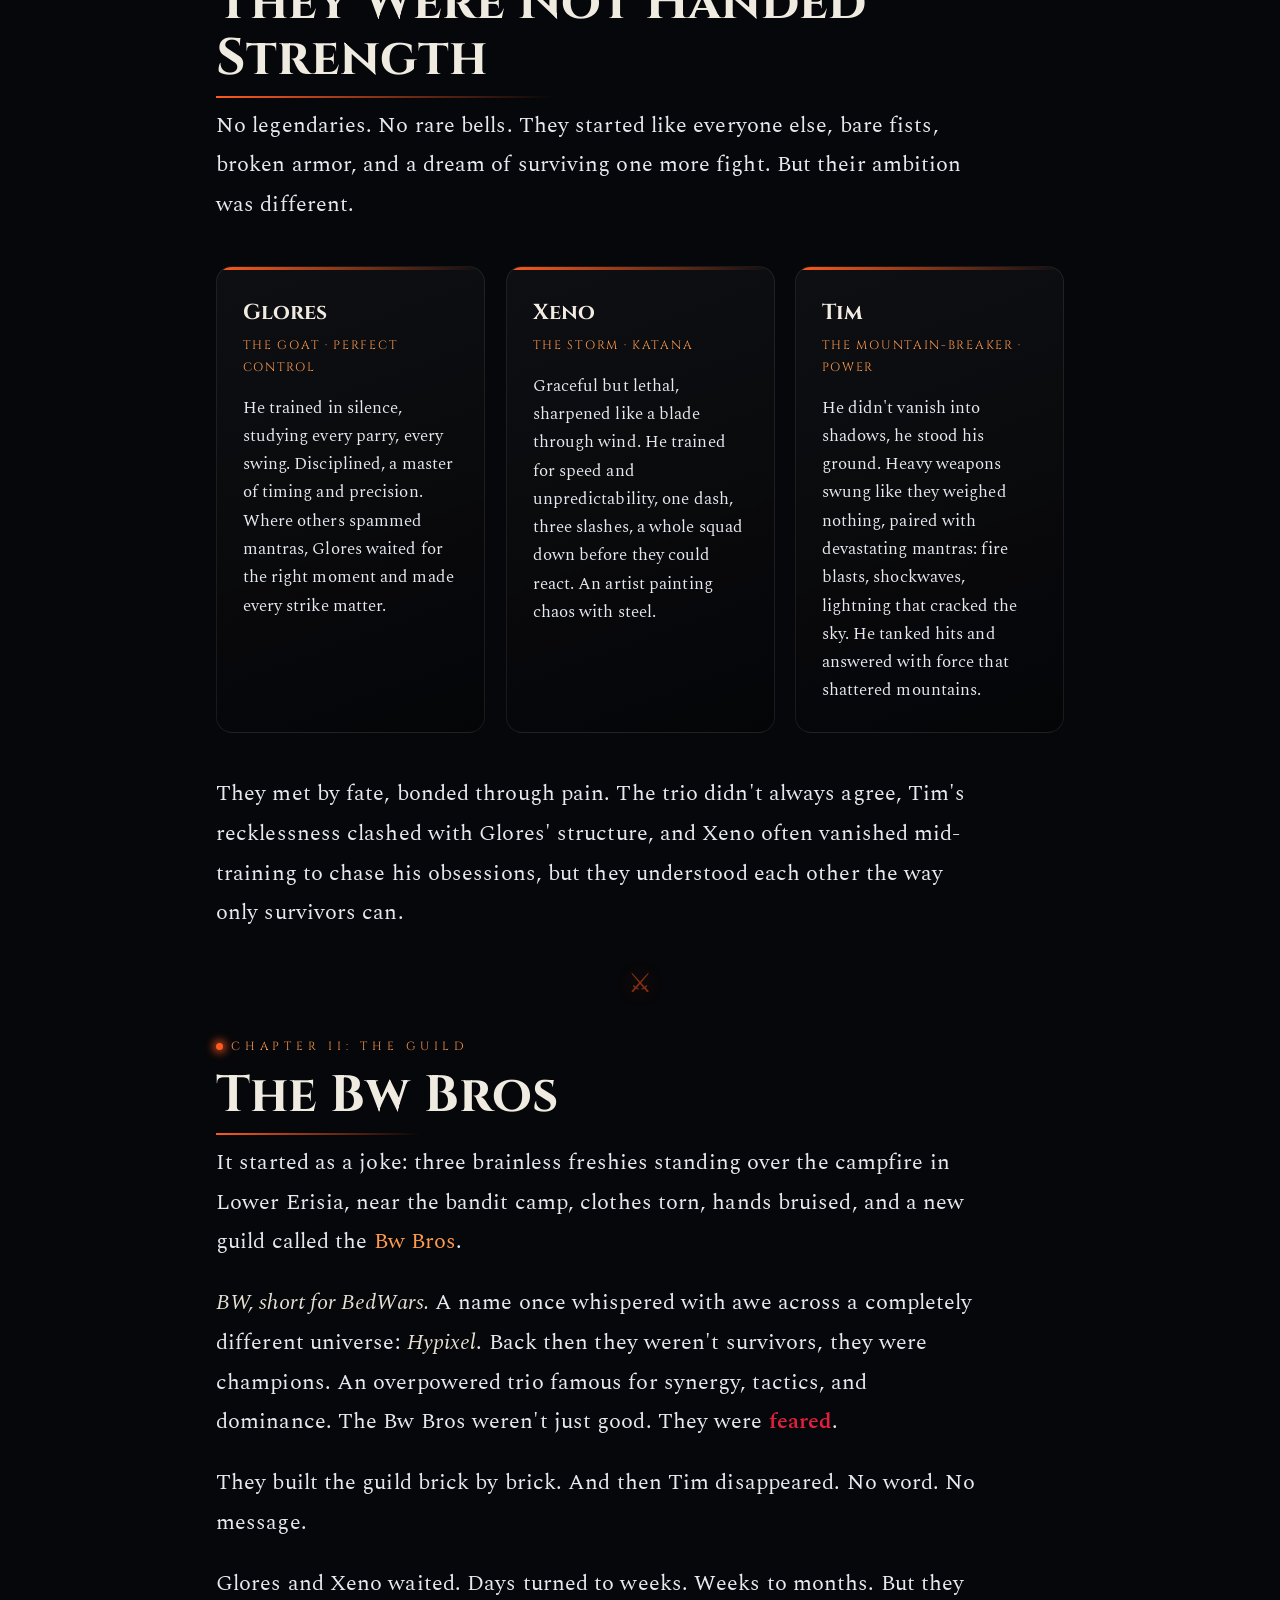
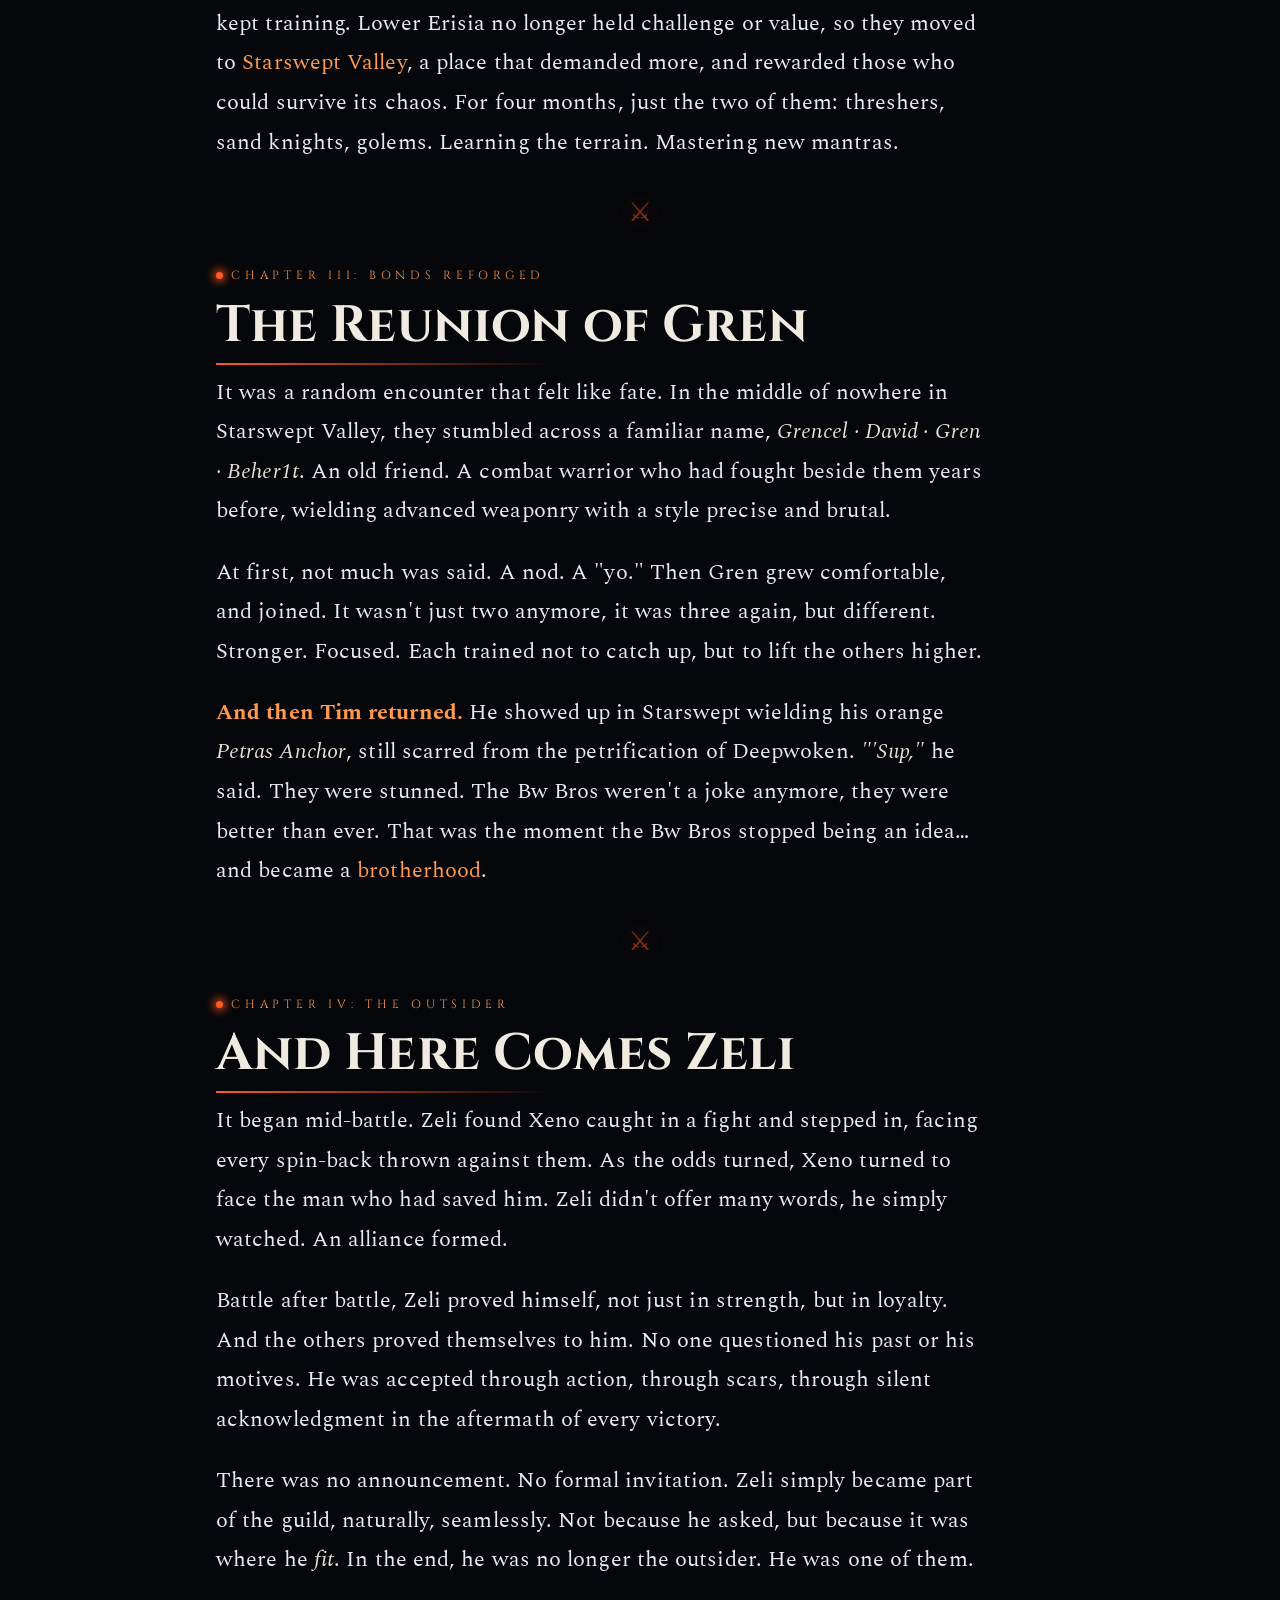
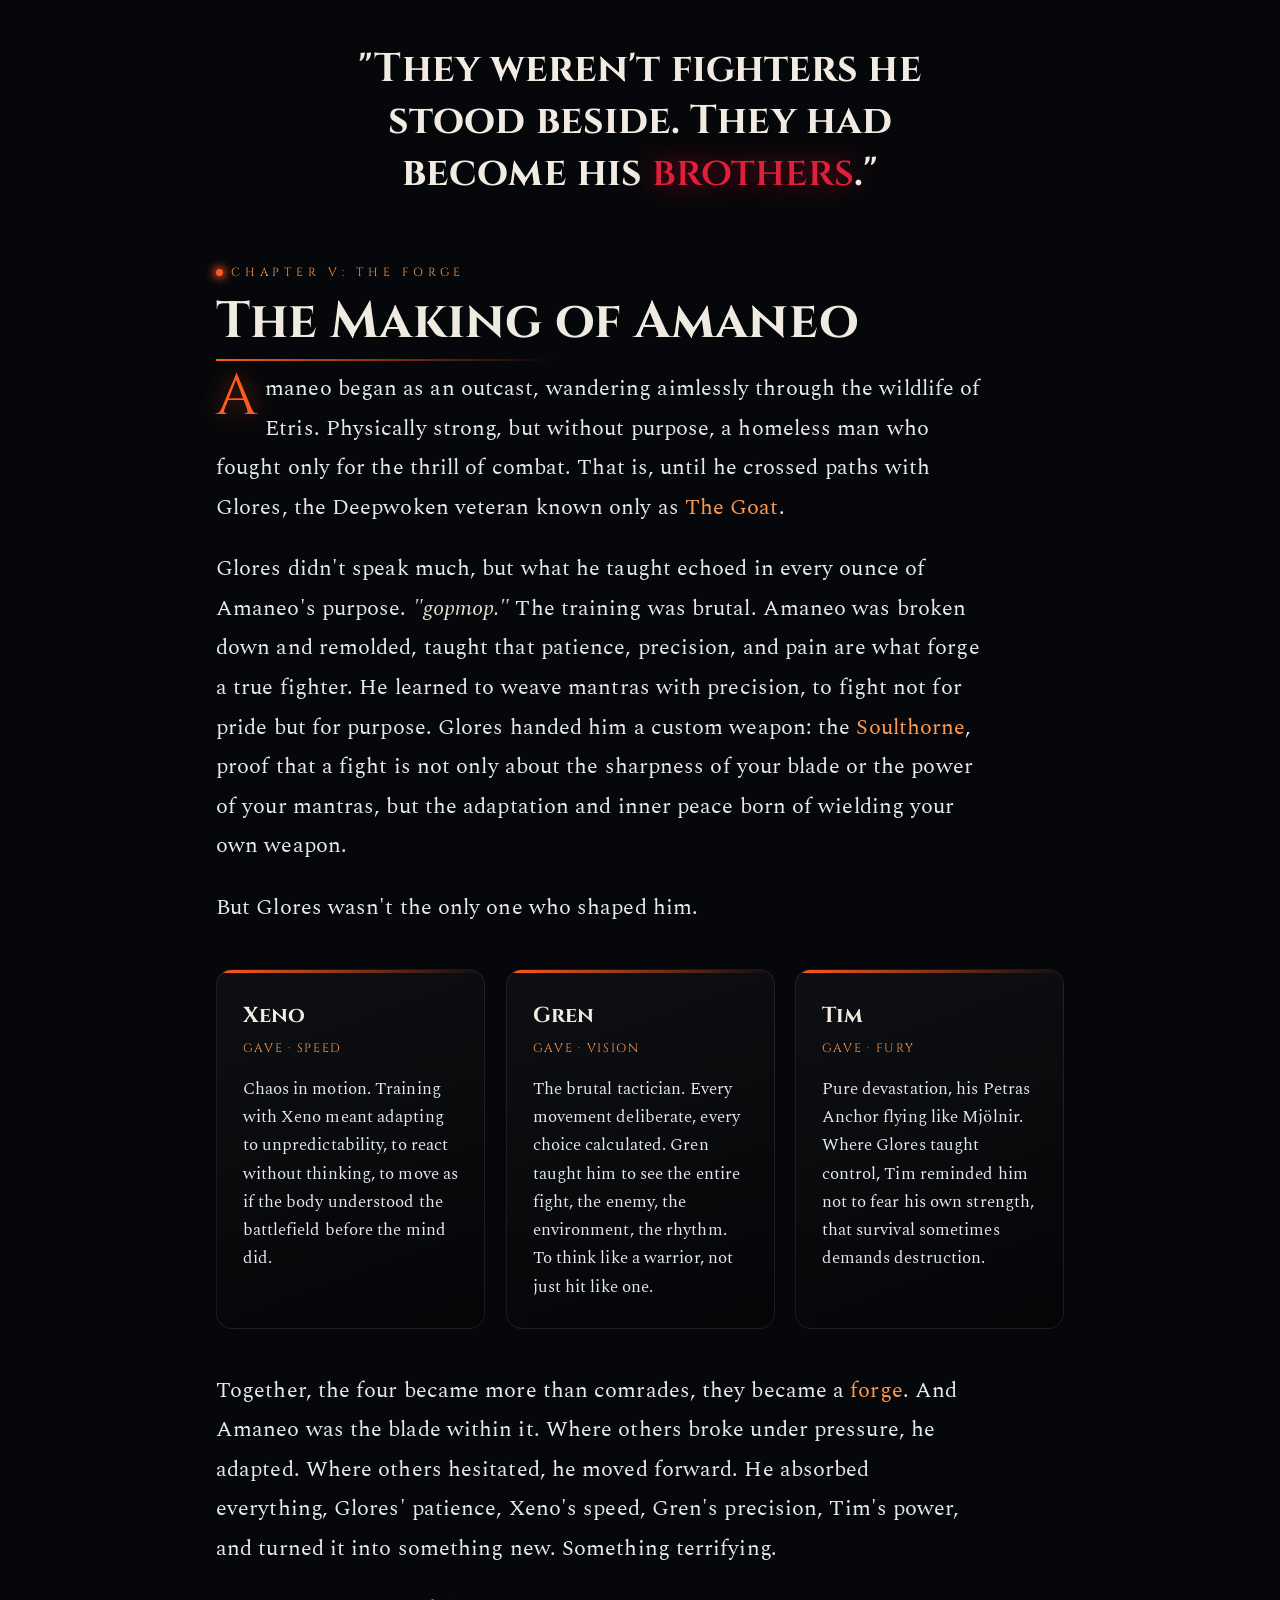
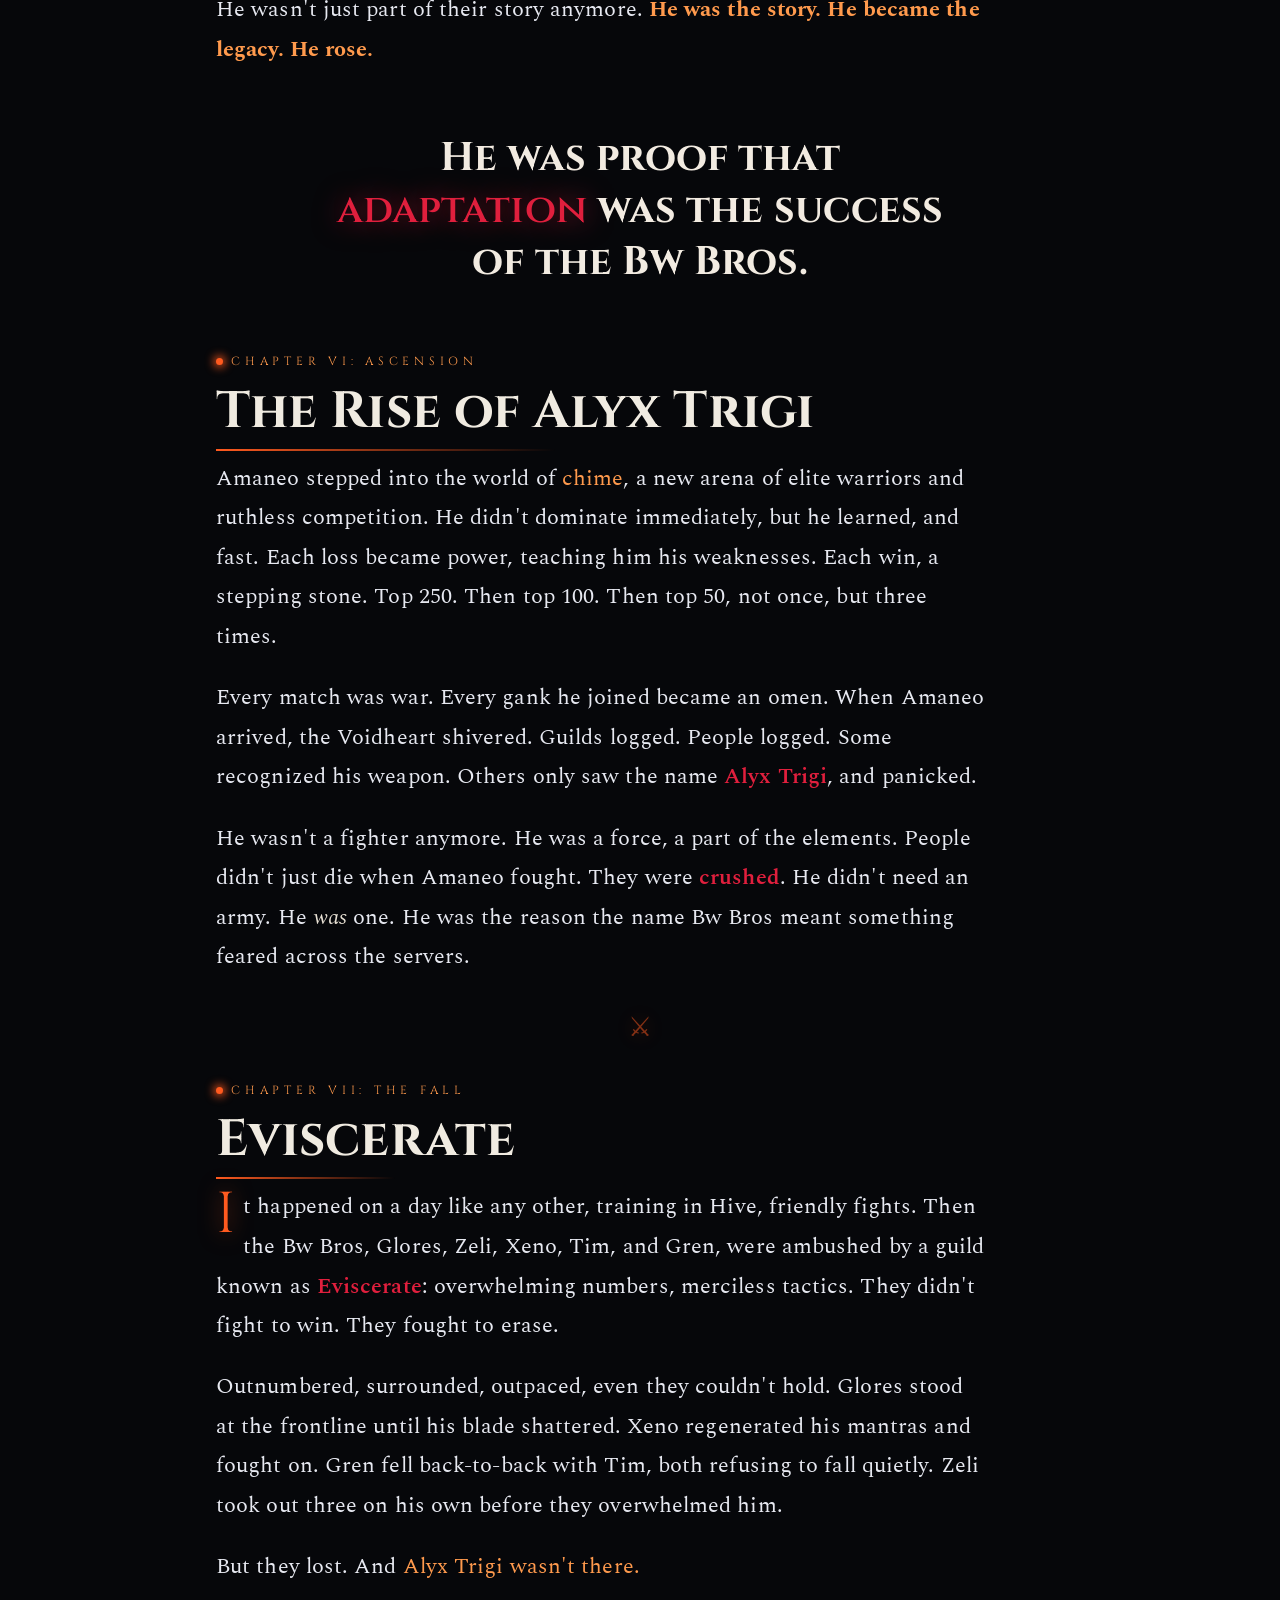
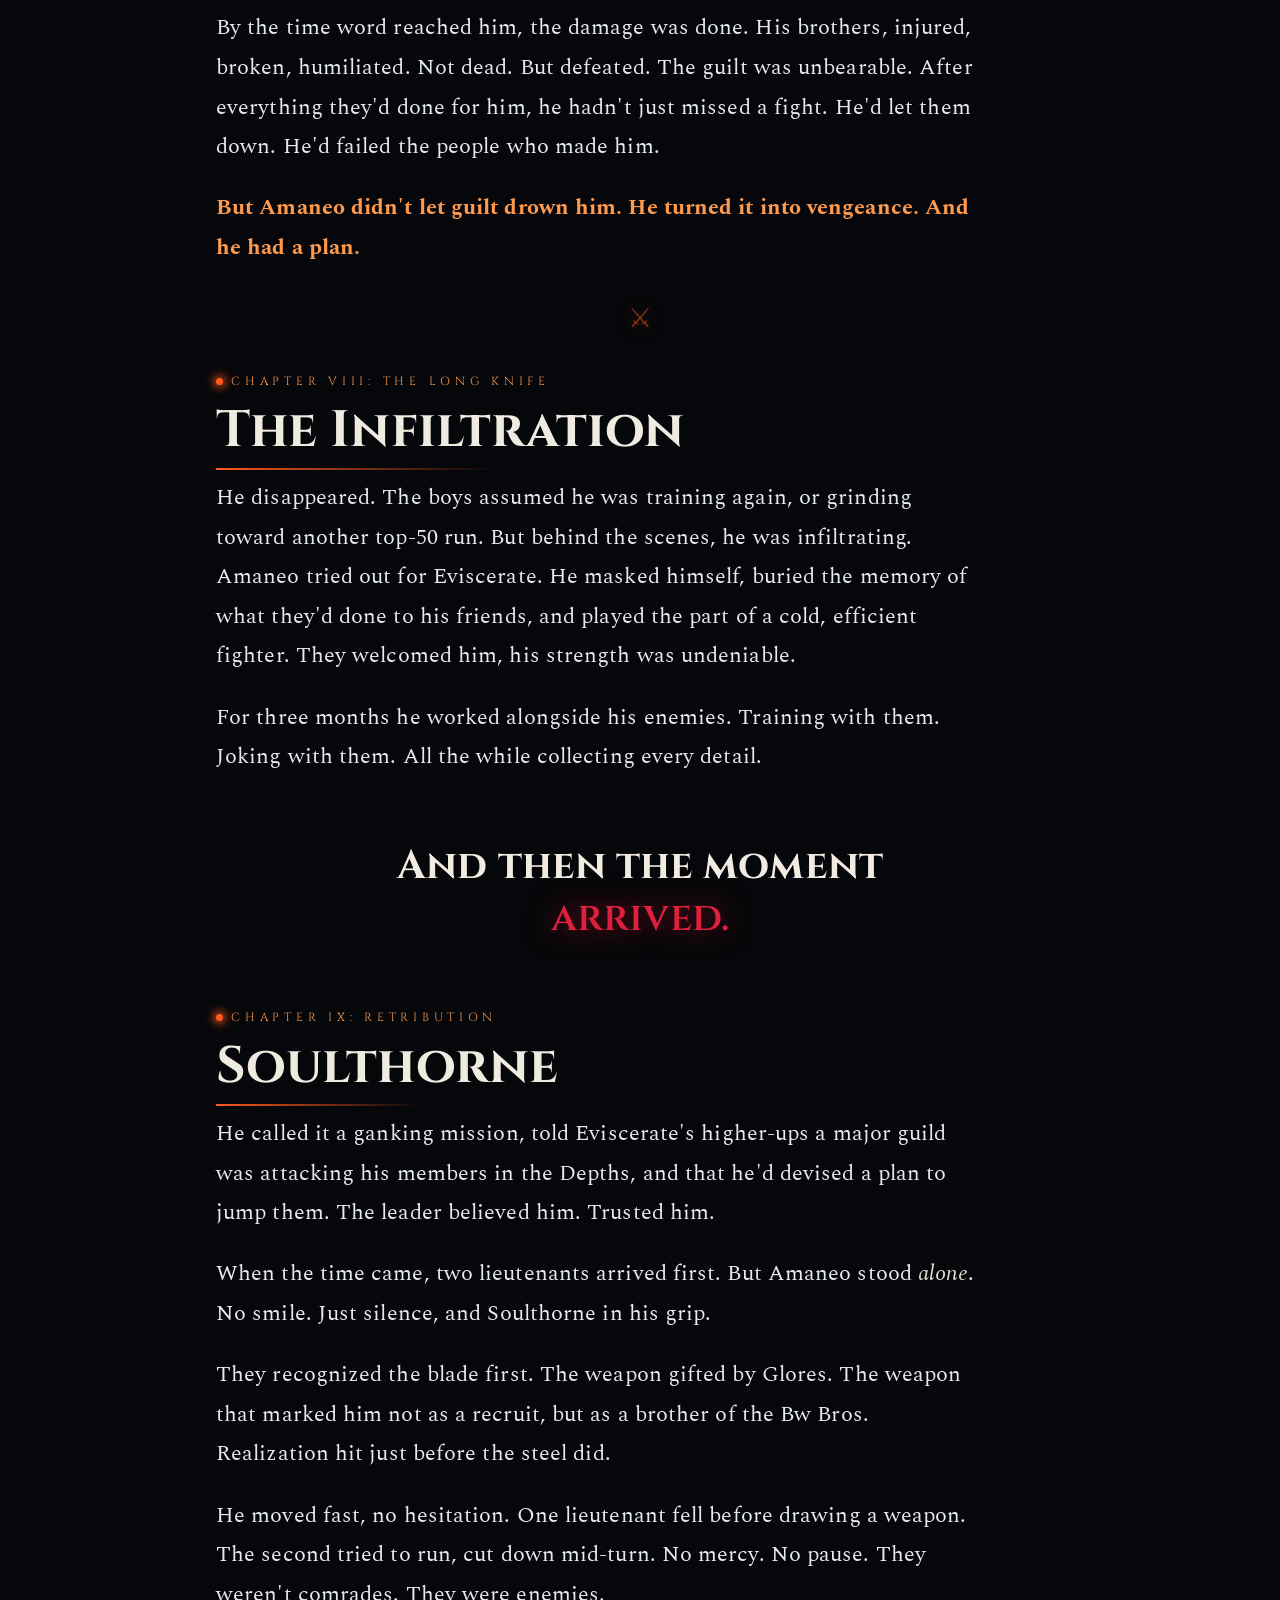
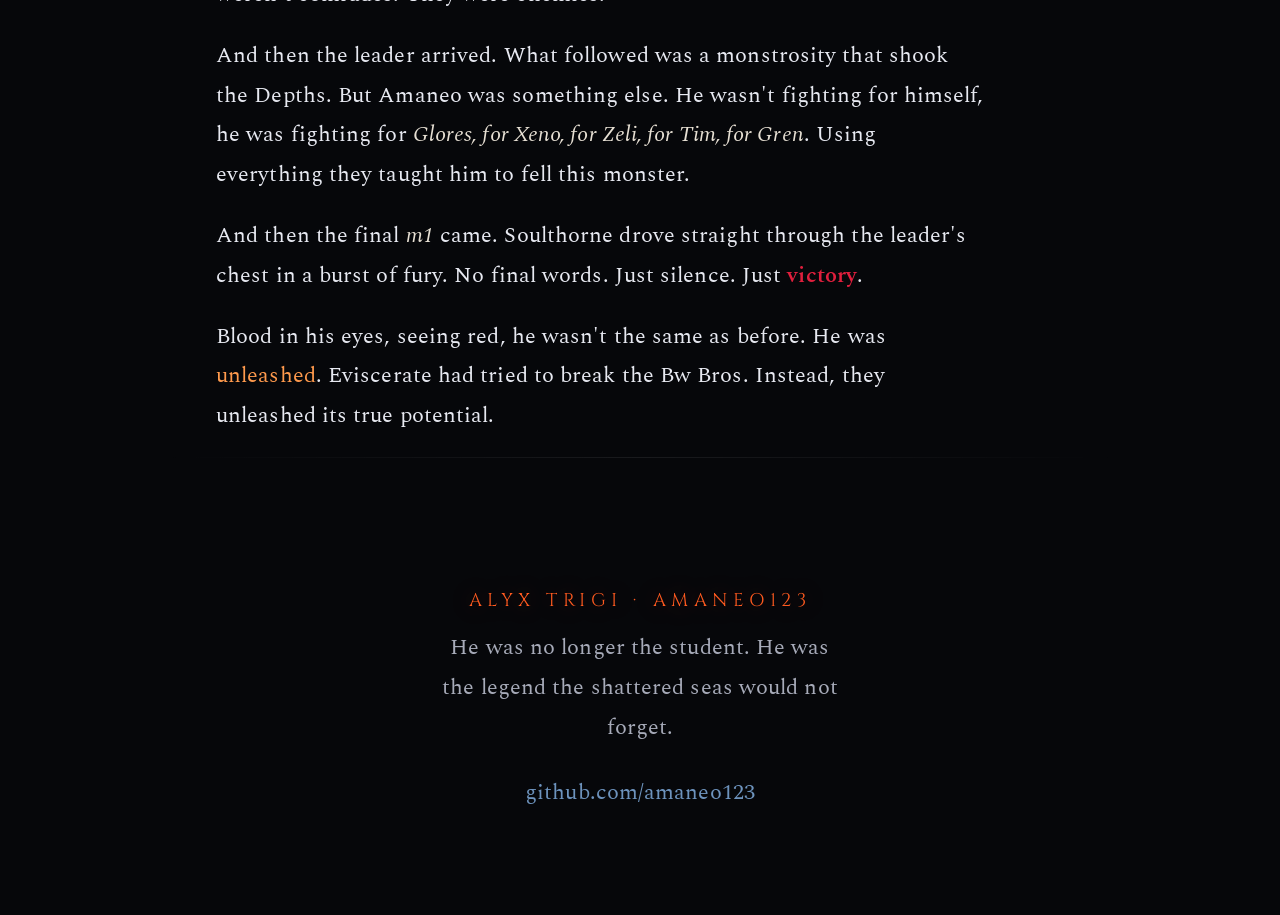
==== commit 2a4779e9: "auto: 2026-07-08 16:22:47" ====
--- a/index.html
+++ b/index.html
@@ -77,9 +77,10 @@
     /* the title slams into place at the entrance finale */
     body.entered h1.title .l2{animation:heroSlam .9s cubic-bezier(.12,1.5,.3,1) both}
     @keyframes heroSlam{
-      0%{opacity:0;transform:scale(1.9);letter-spacing:.28em}
-      55%{opacity:1;transform:scale(1);letter-spacing:.015em}
-      70%{transform:scale(1.04)}
+      0%{opacity:0;transform:scale(2.5);letter-spacing:.35em}
+      50%{opacity:1;transform:scale(1);letter-spacing:.015em}
+      66%{transform:scale(1.08)}
+      80%{transform:scale(.98)}
       100%{opacity:1;transform:scale(1)}
     }
     .subtitle{margin-top:1.7rem;font-style:italic;color:var(--ink-dim);font-size:1.25rem;max-width:34ch;
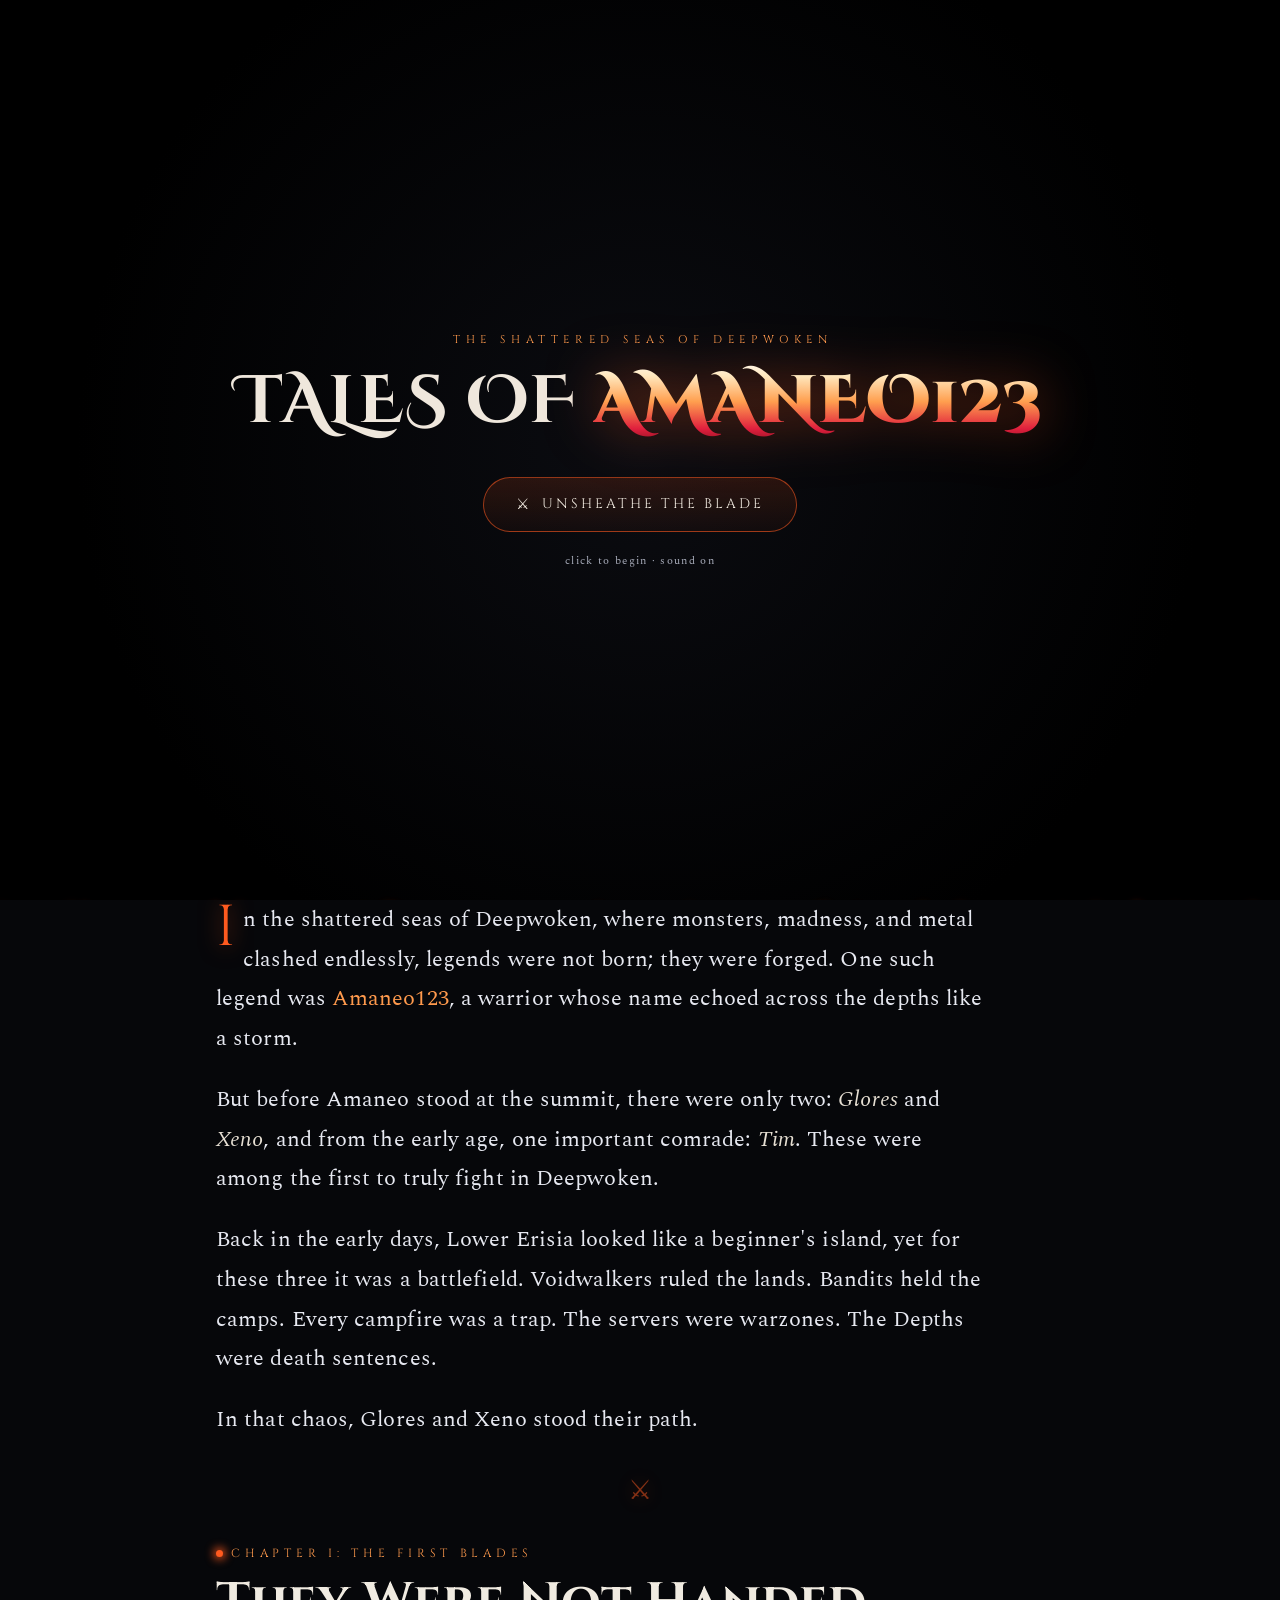
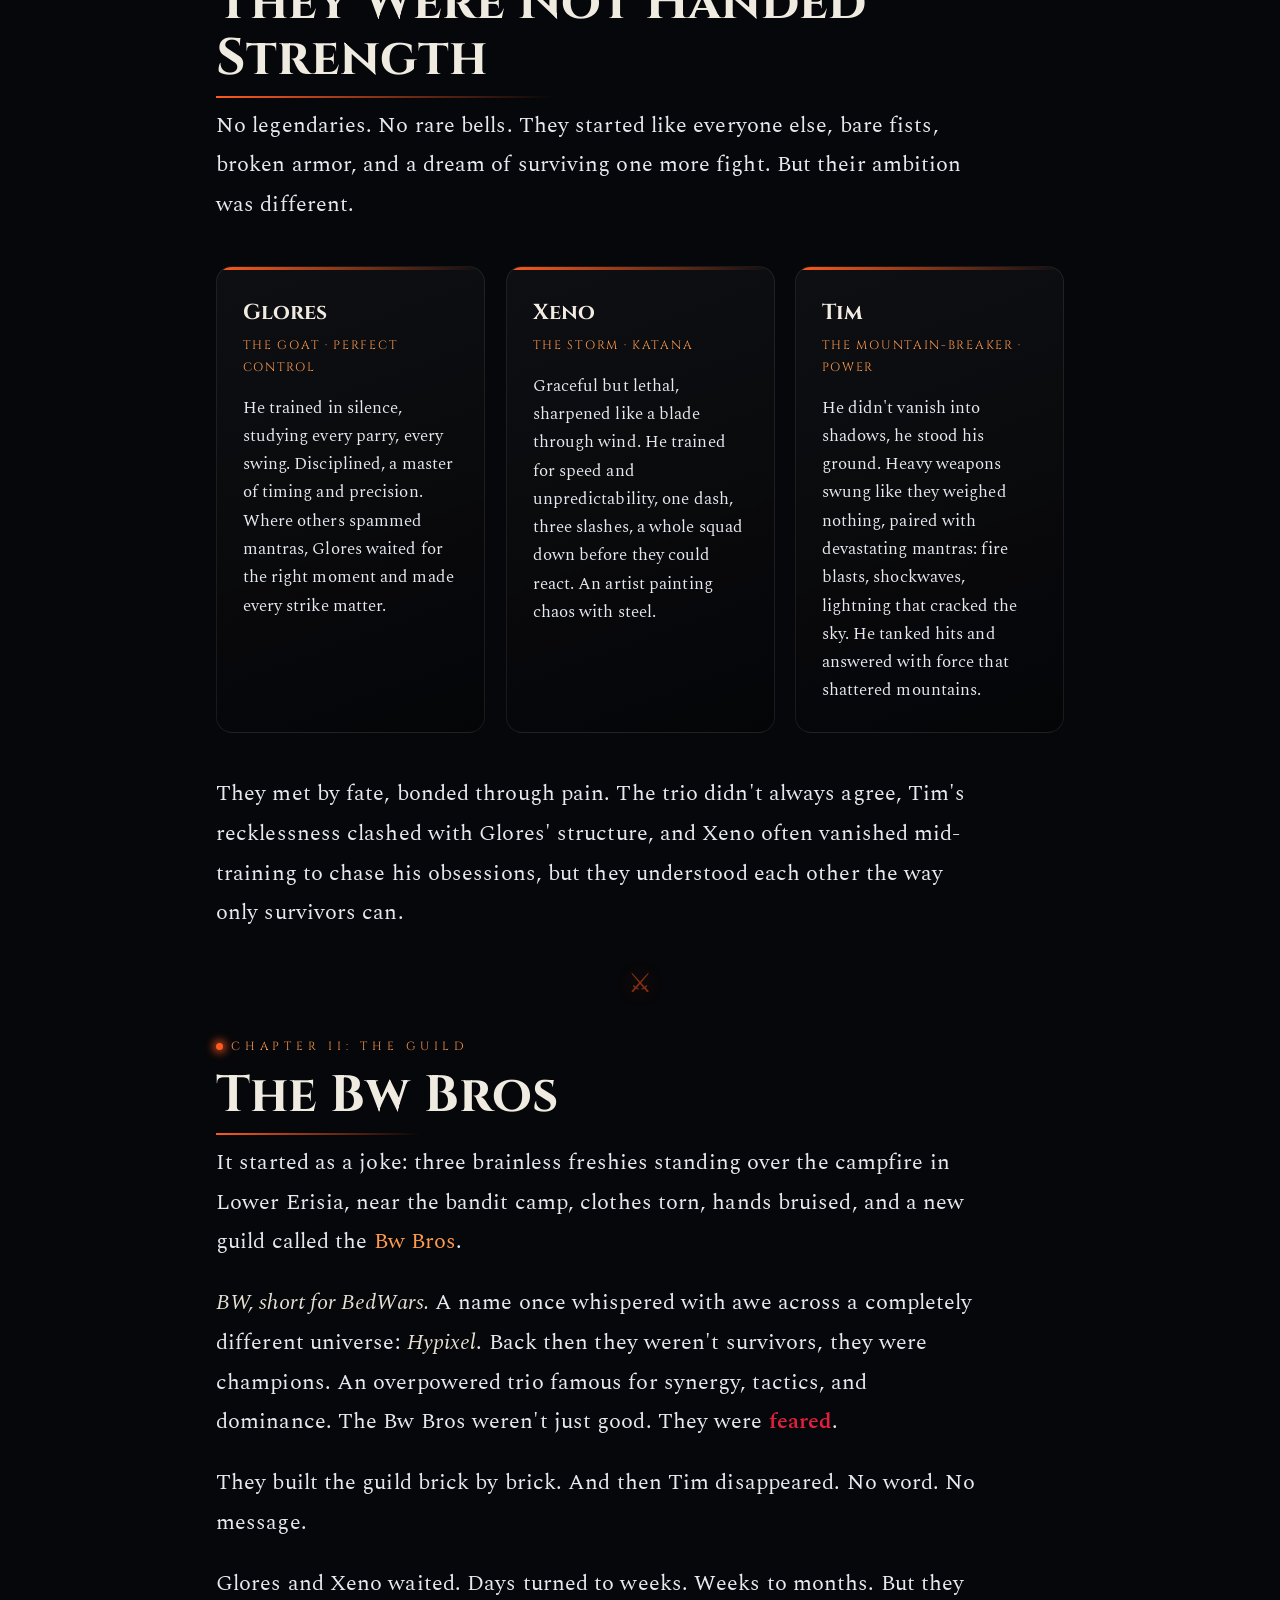
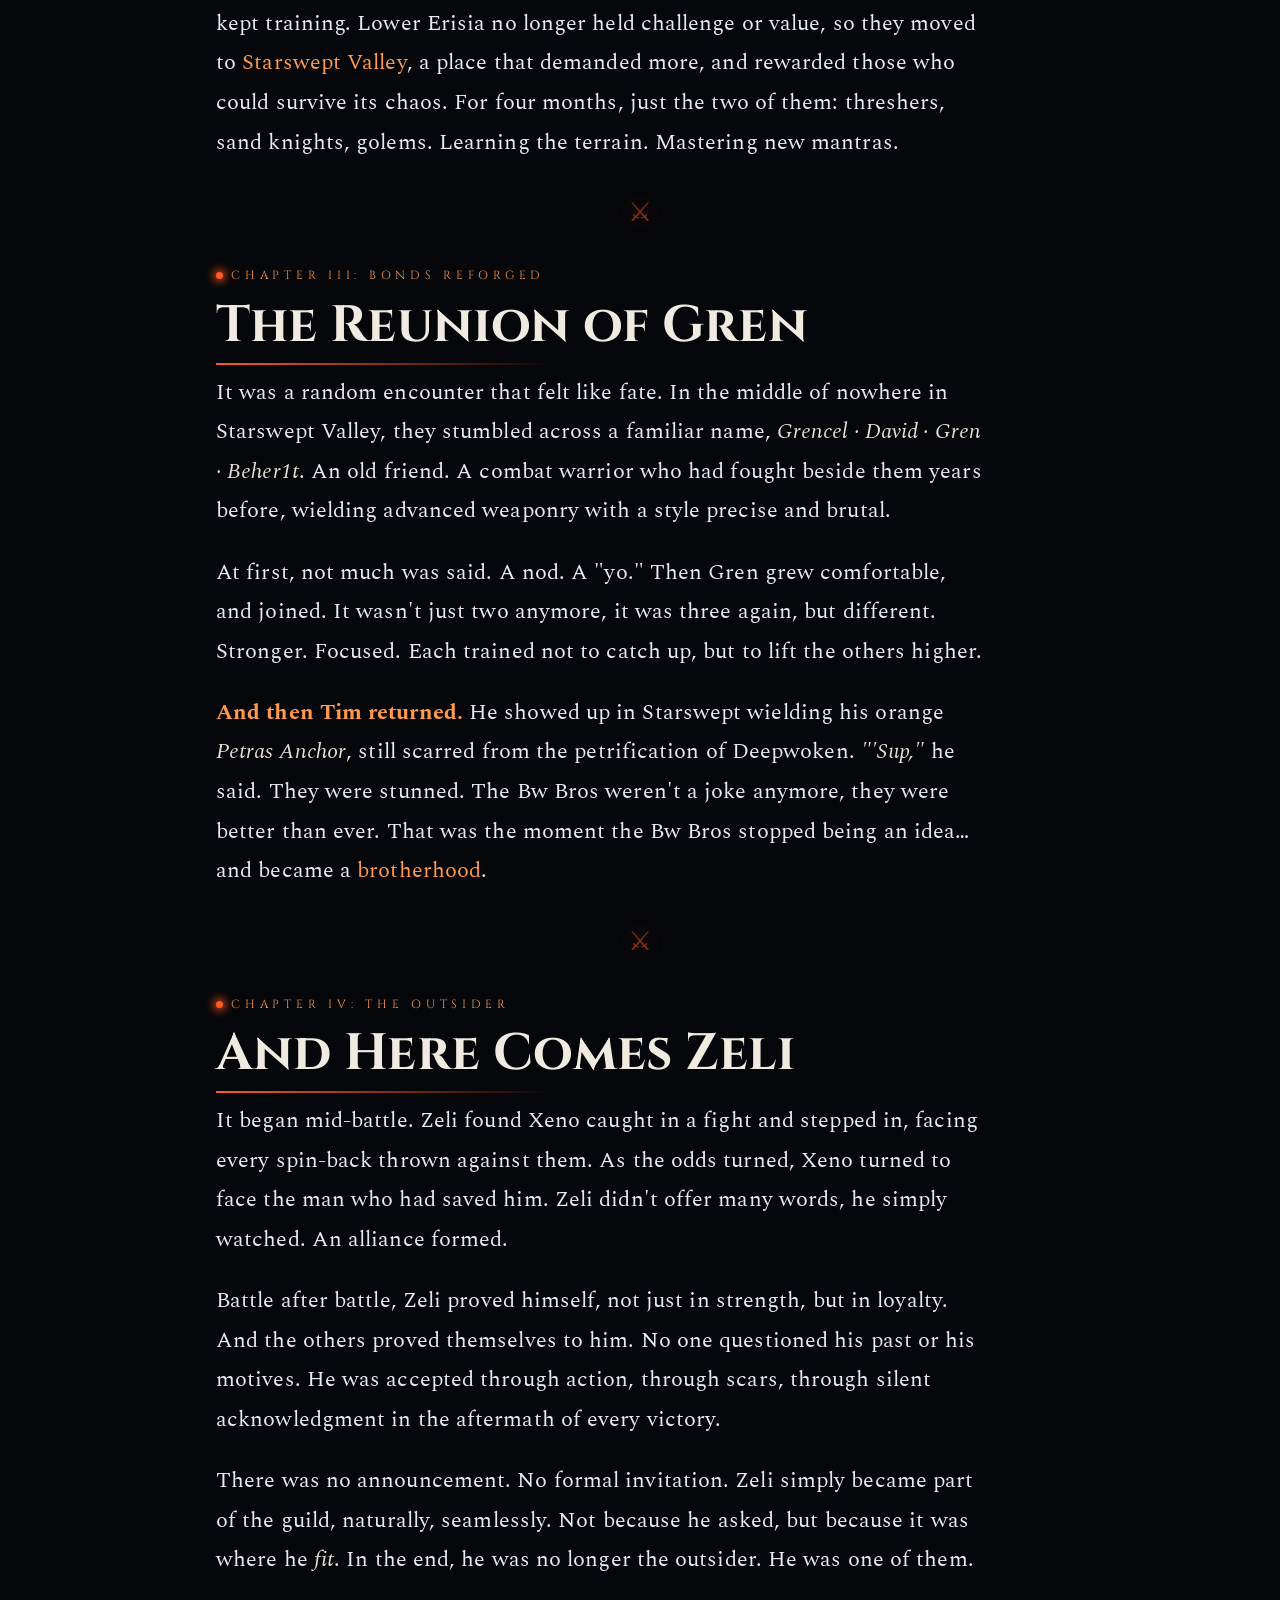
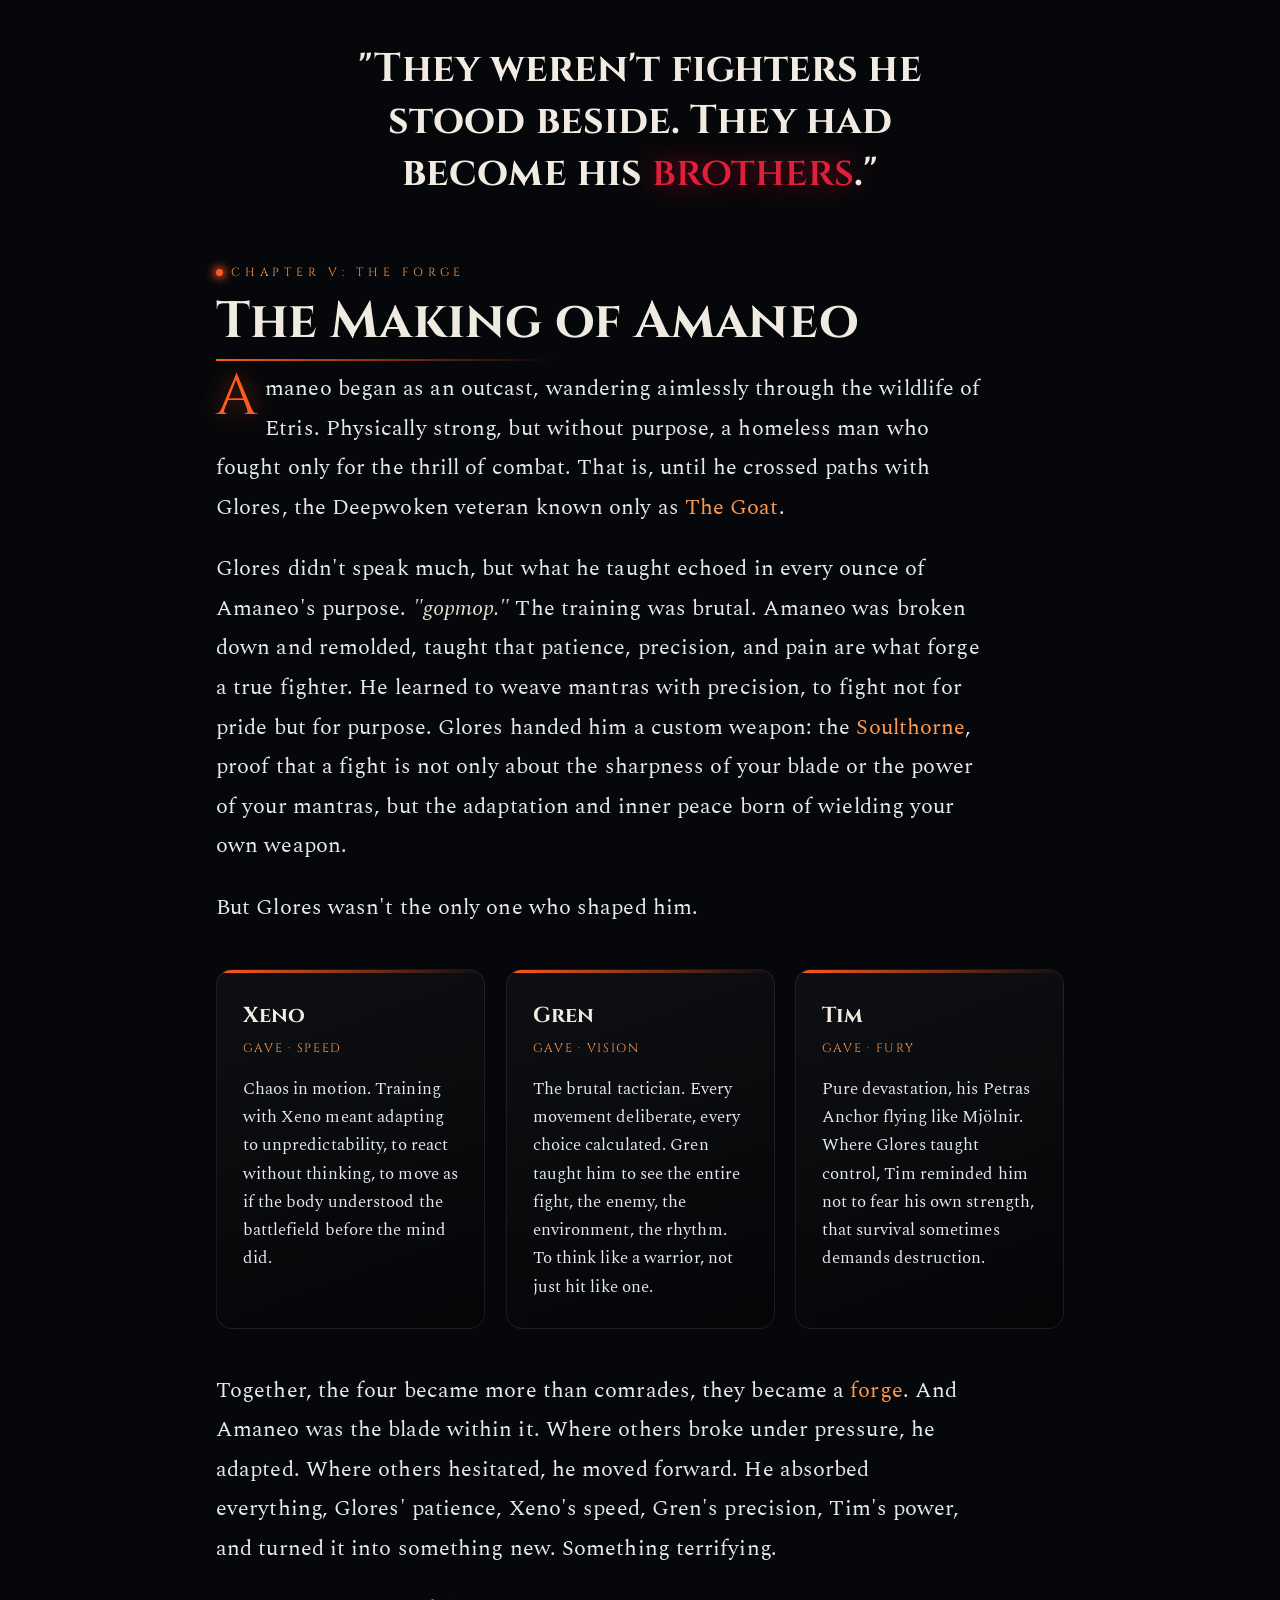
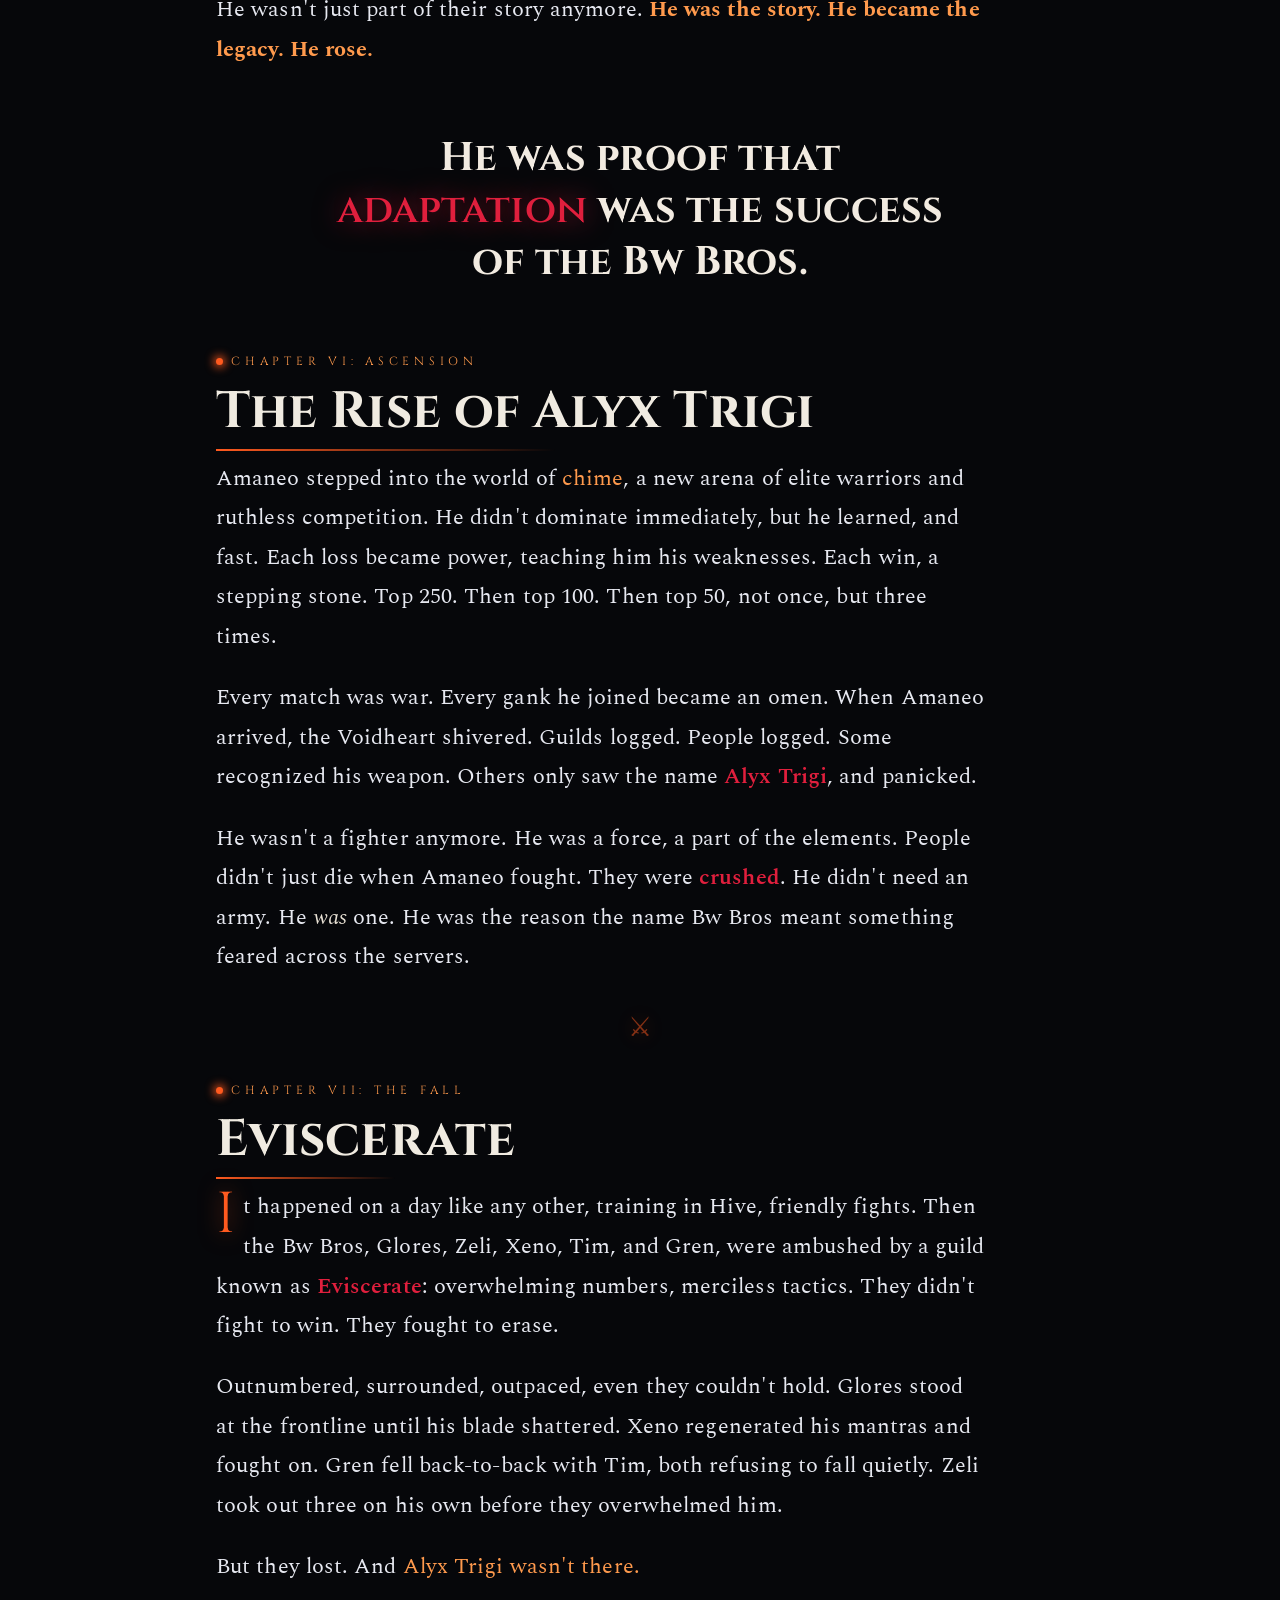
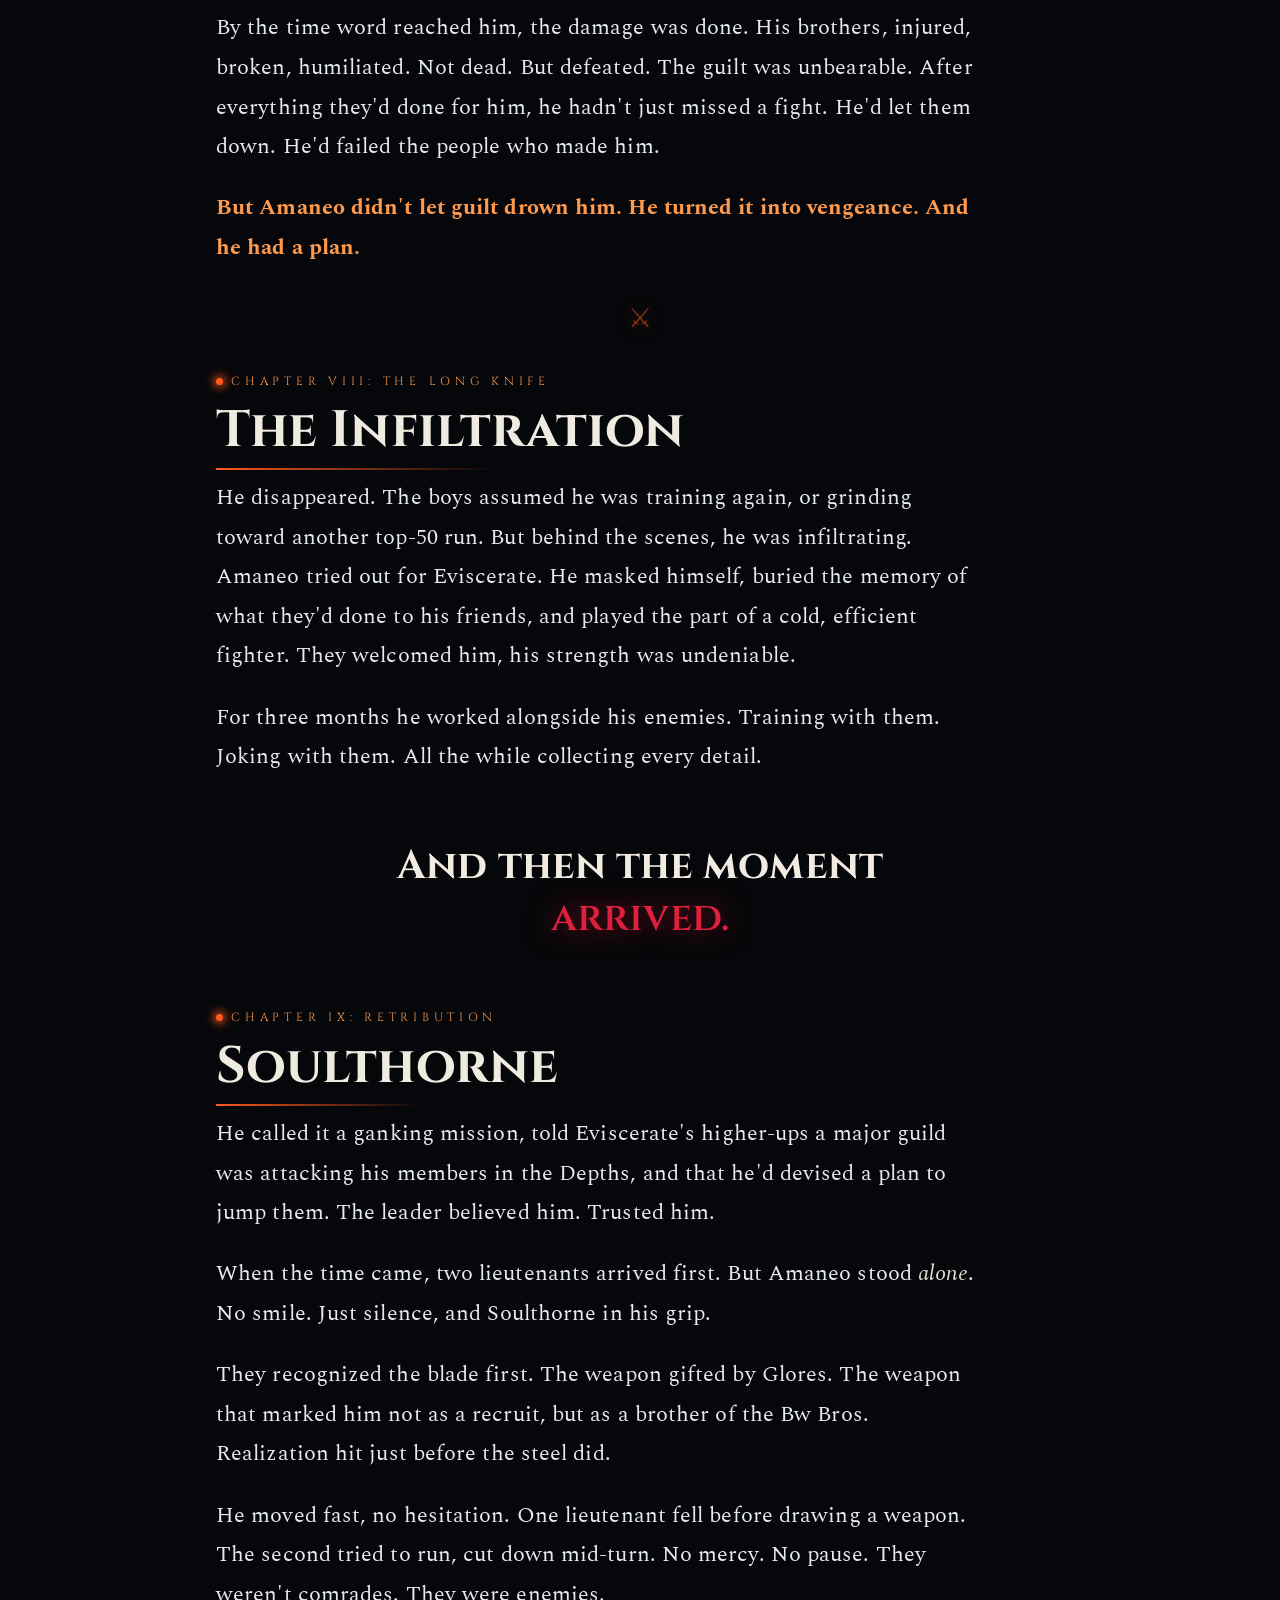
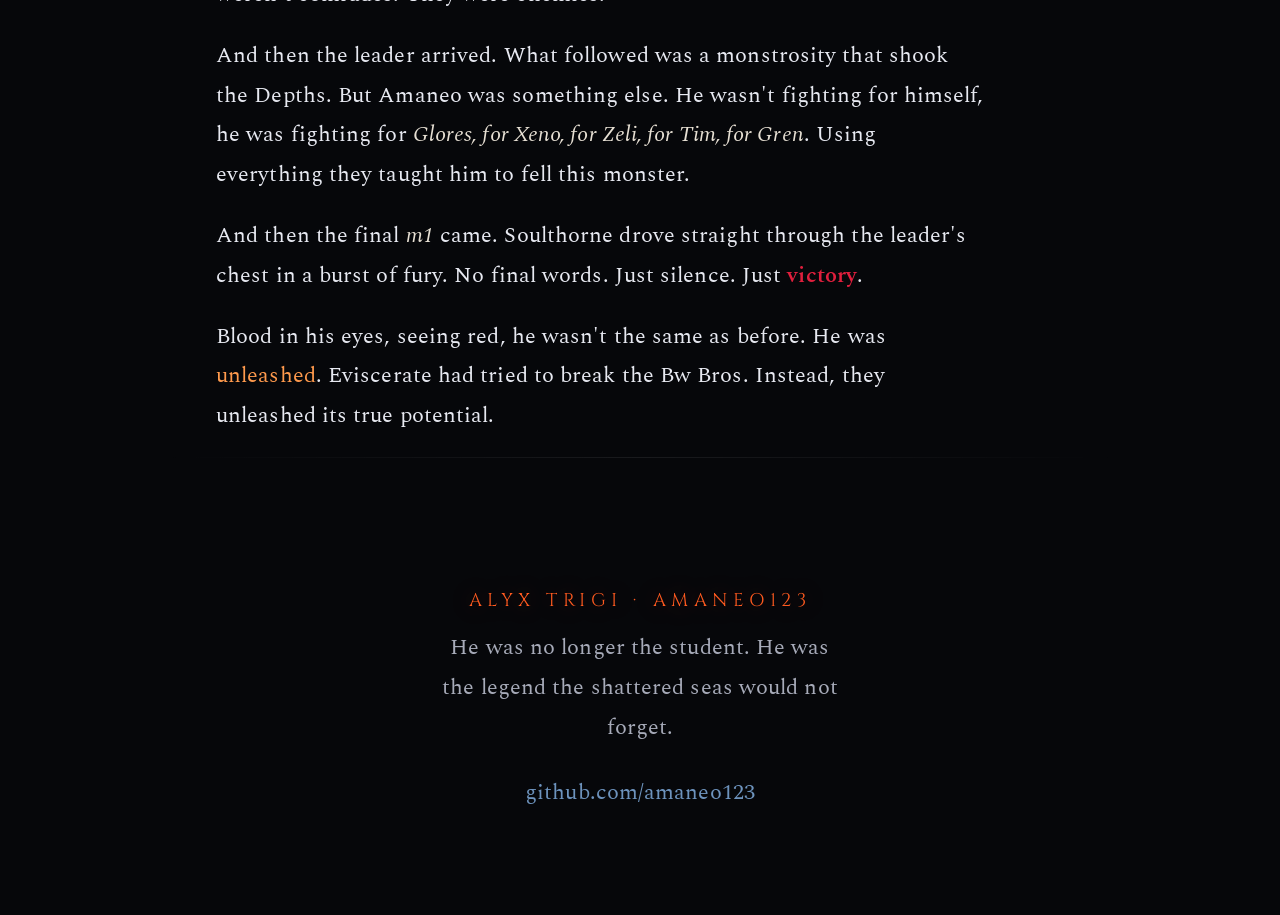
==== commit 8ab61959: "auto: 2026-07-08 16:23:04" ====
--- a/index.html
+++ b/index.html
@@ -246,10 +246,10 @@
       100%{opacity:0;transform:translateX(-50%) scaleY(1) scaleX(28)}}
 
     /* fiery explosion behind the name */
-    #intro .fireburst{position:absolute;width:80px;height:80px;border-radius:50%;opacity:0;
-      background:radial-gradient(circle,rgba(255,248,225,1),rgba(255,135,50,.98) 30%,rgba(224,31,61,.6) 56%,transparent 74%)}
-    #intro.play .fireburst{animation:fireburst 1s 1.55s ease-out both}
-    @keyframes fireburst{0%{opacity:0;transform:scale(.2)}14%{opacity:1}100%{opacity:0;transform:scale(34)}}
+    #intro .fireburst{position:absolute;width:110px;height:110px;border-radius:50%;opacity:0;
+      background:radial-gradient(circle,rgba(255,252,240,1),rgba(255,140,55,.98) 28%,rgba(224,31,61,.62) 54%,transparent 74%)}
+    #intro.play .fireburst{animation:fireburst 1.05s 1.55s ease-out both}
+    @keyframes fireburst{0%{opacity:0;transform:scale(.2)}12%{opacity:1}100%{opacity:0;transform:scale(46)}}
     /* expanding shockwave rings */
     #intro .shock{position:absolute;width:44px;height:44px;border-radius:50%;opacity:0;
       border:3px solid rgba(255,190,120,.9);box-shadow:0 0 44px 12px rgba(255,90,31,.5)}
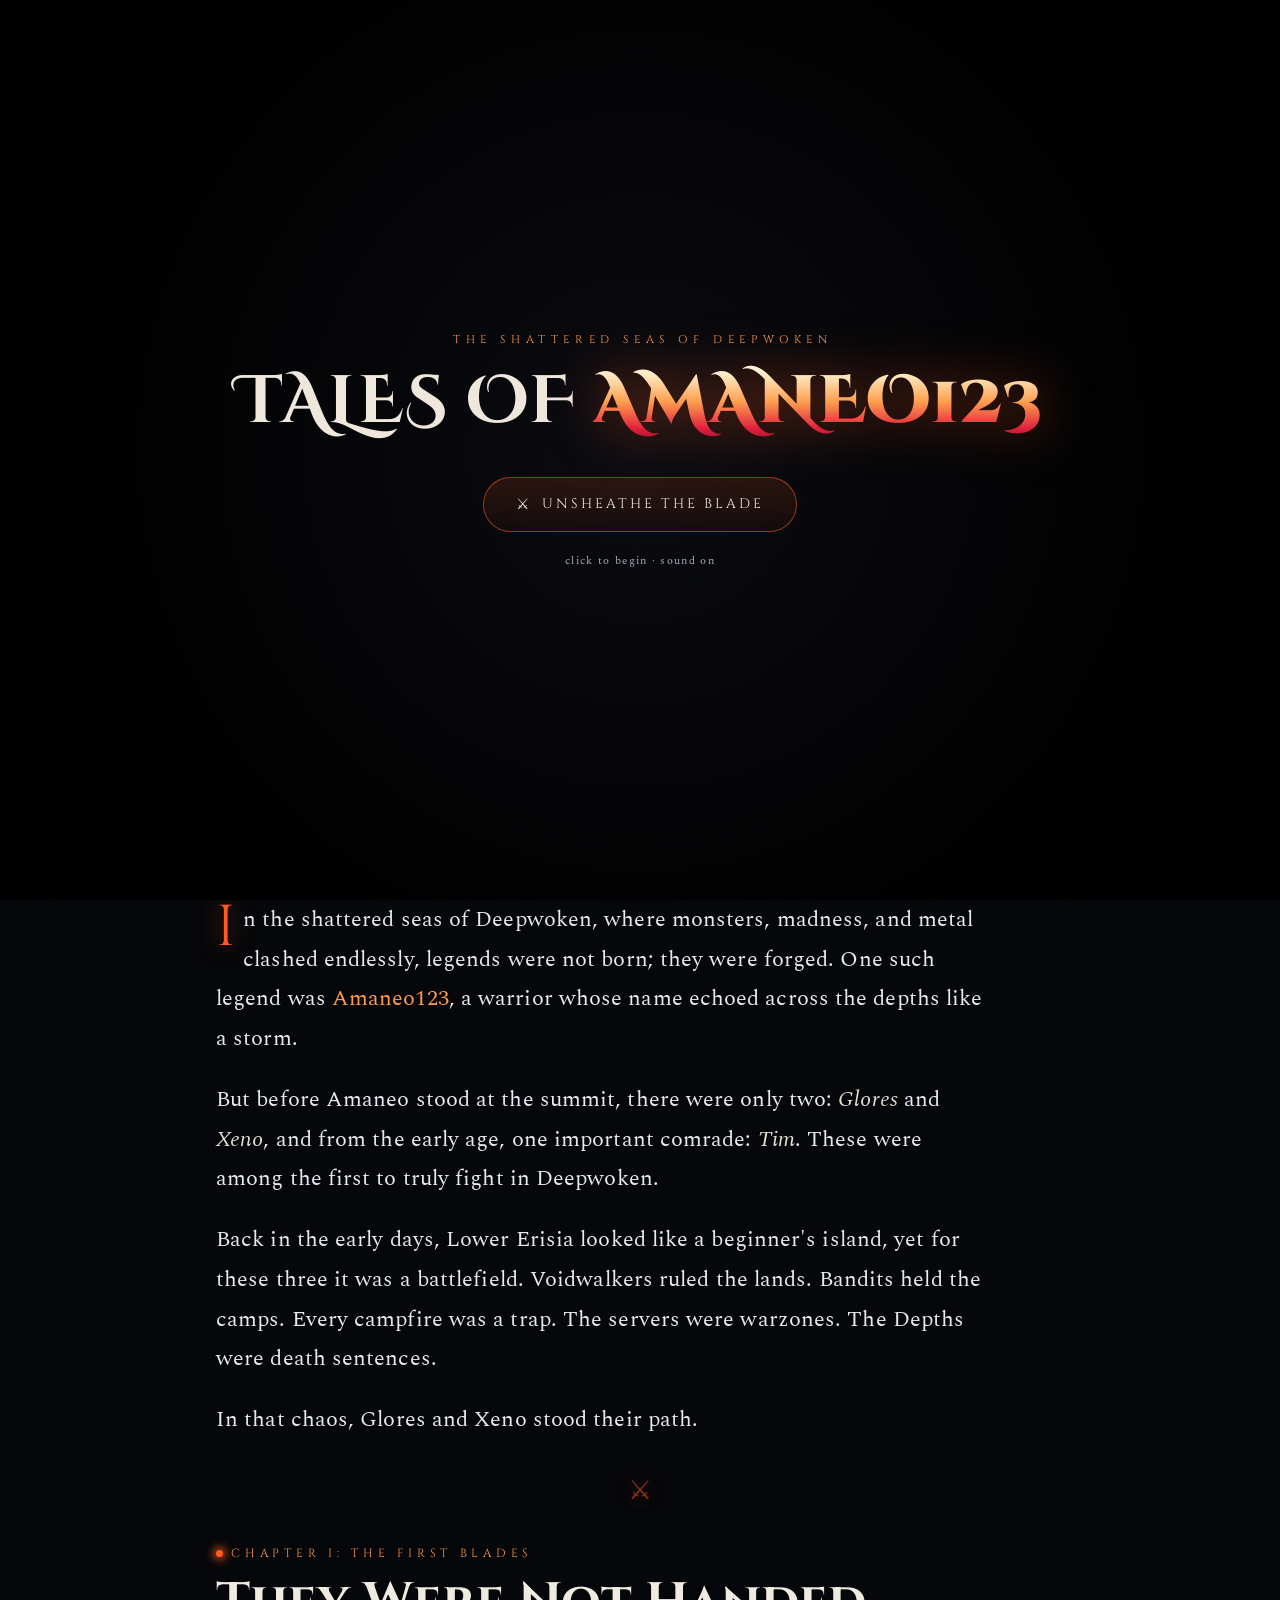
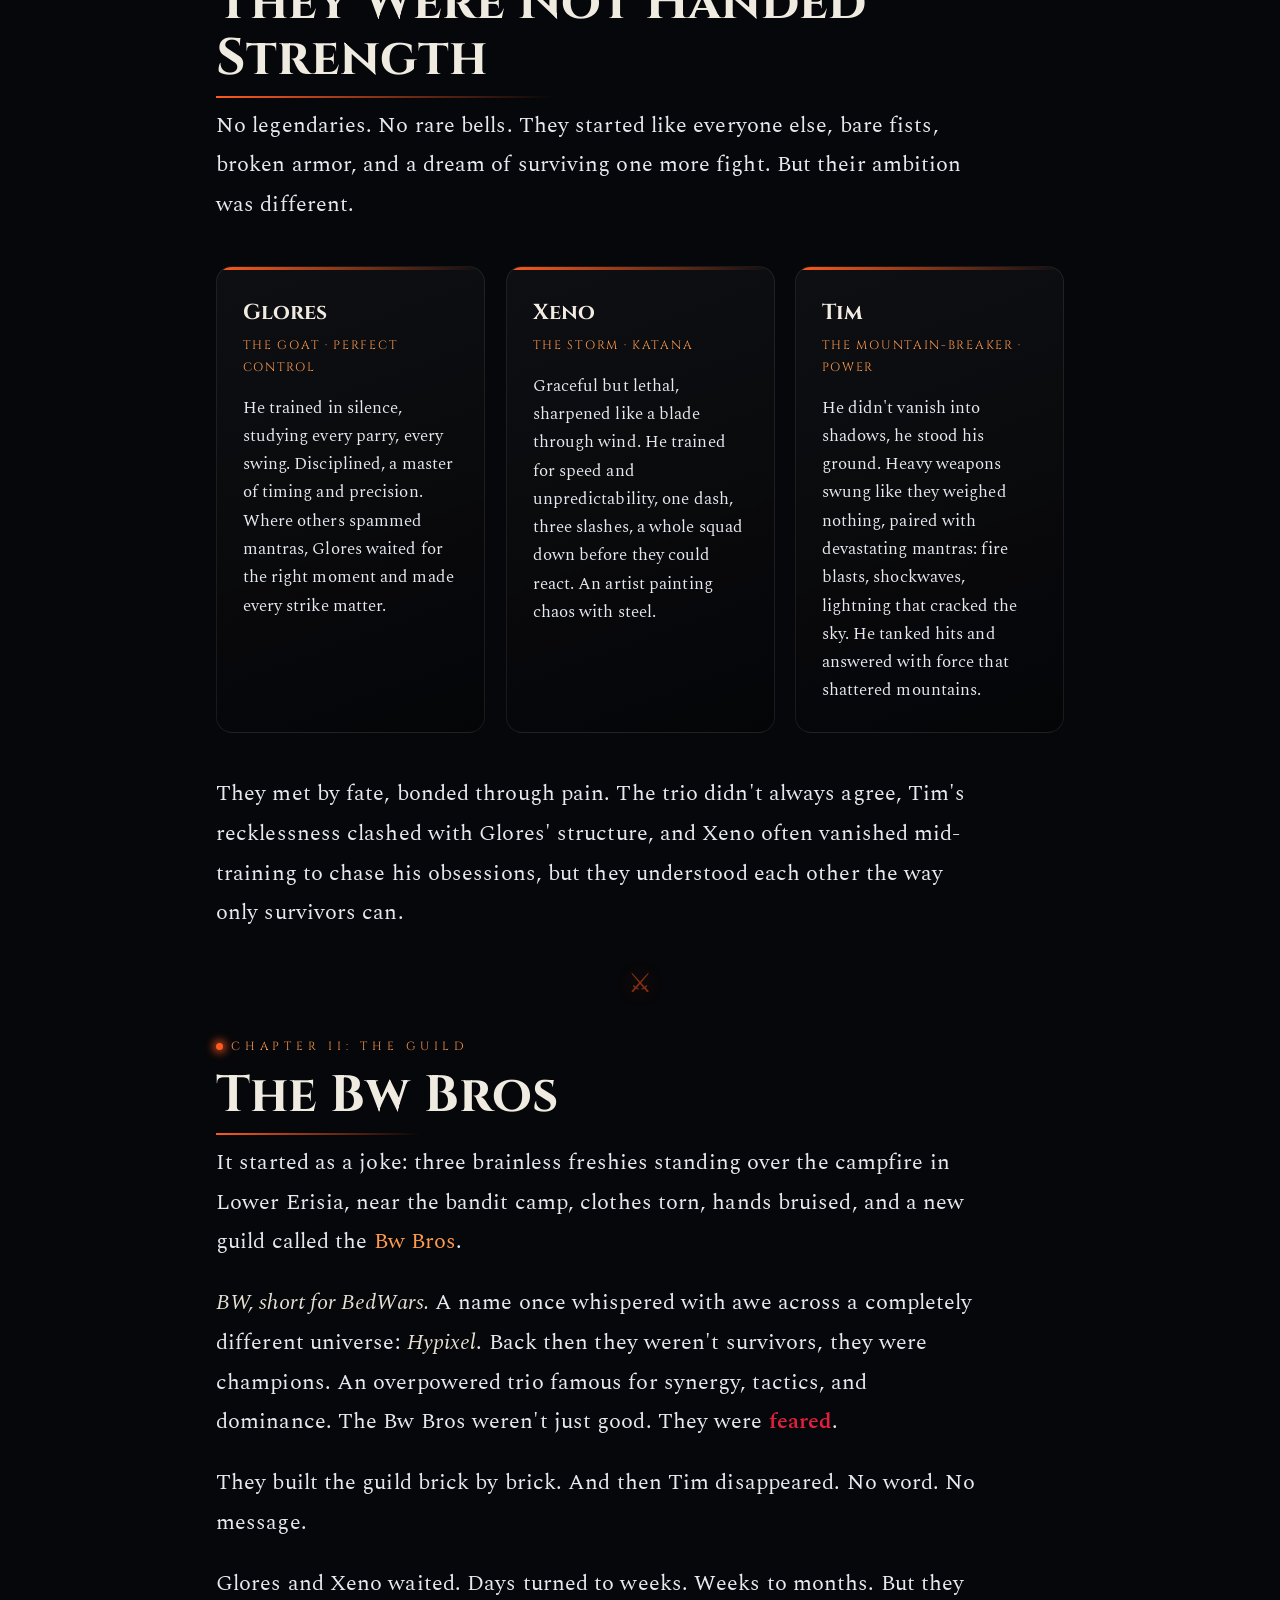
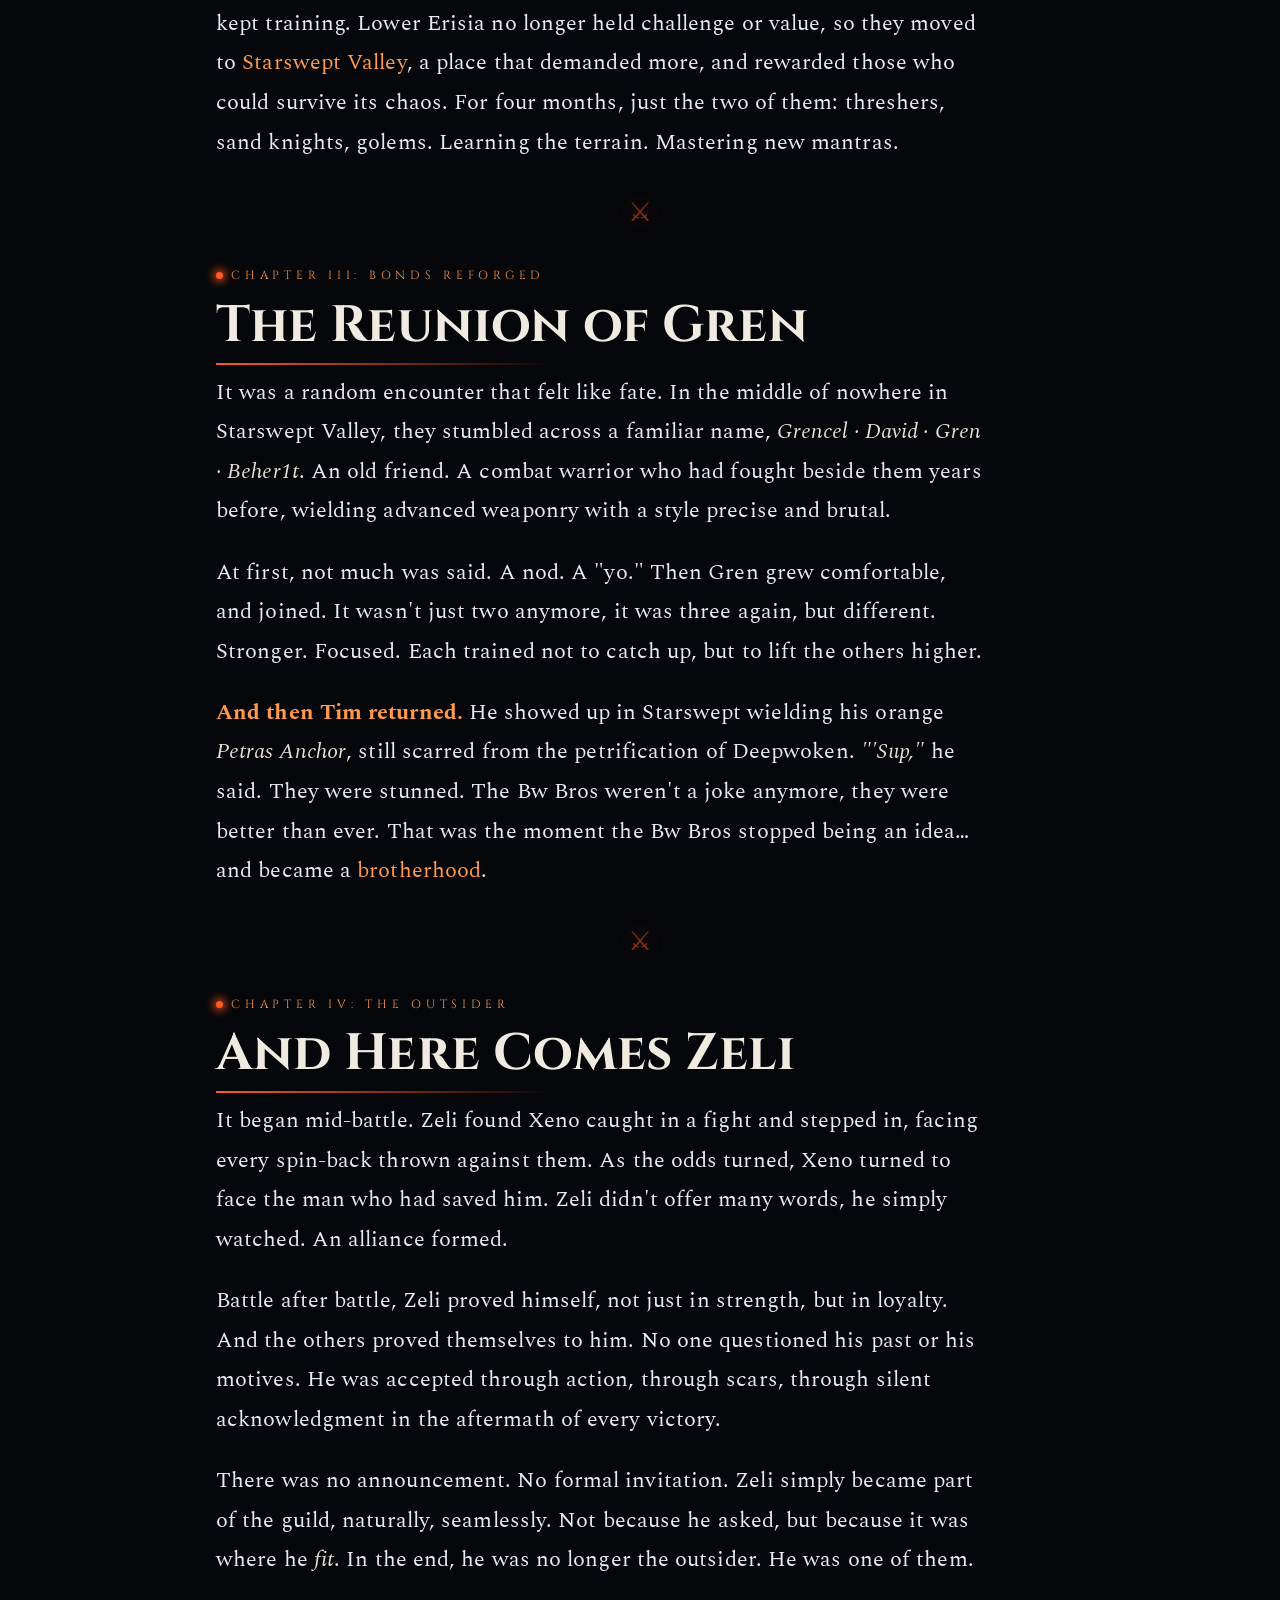
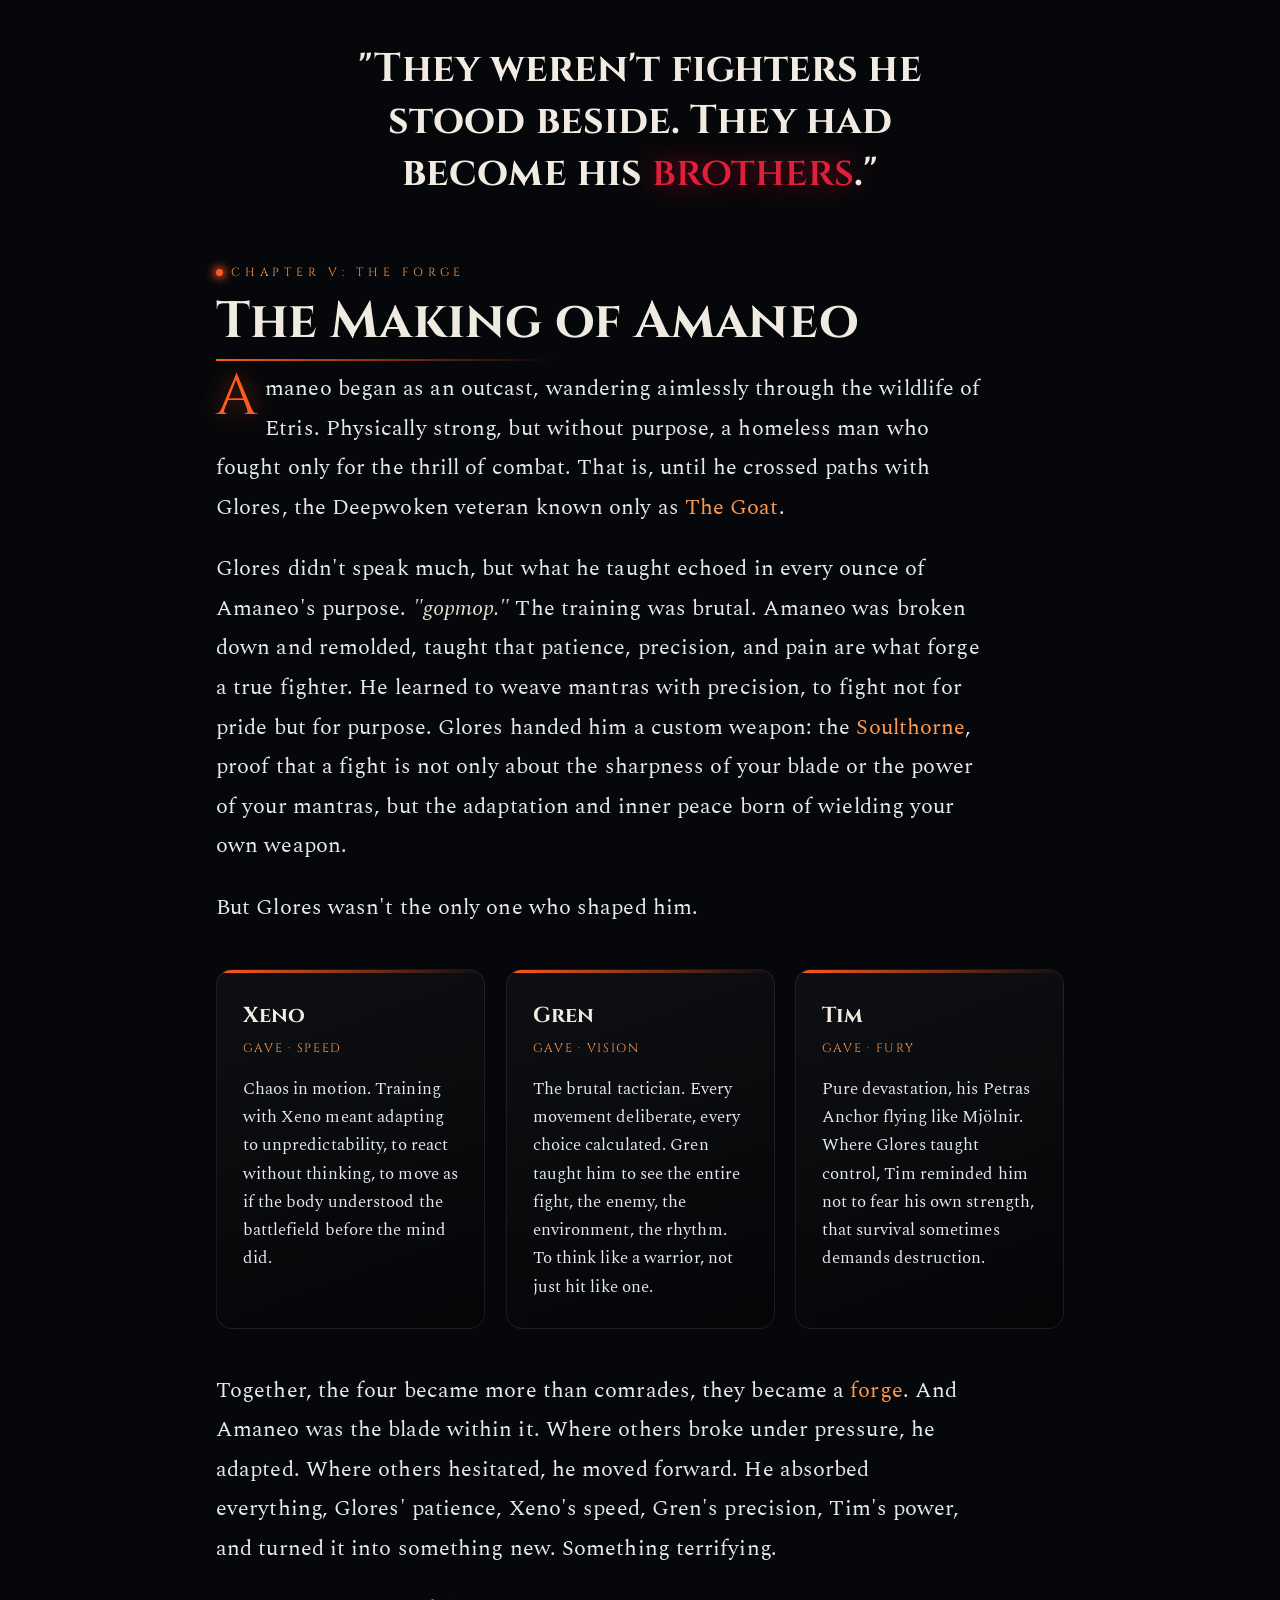
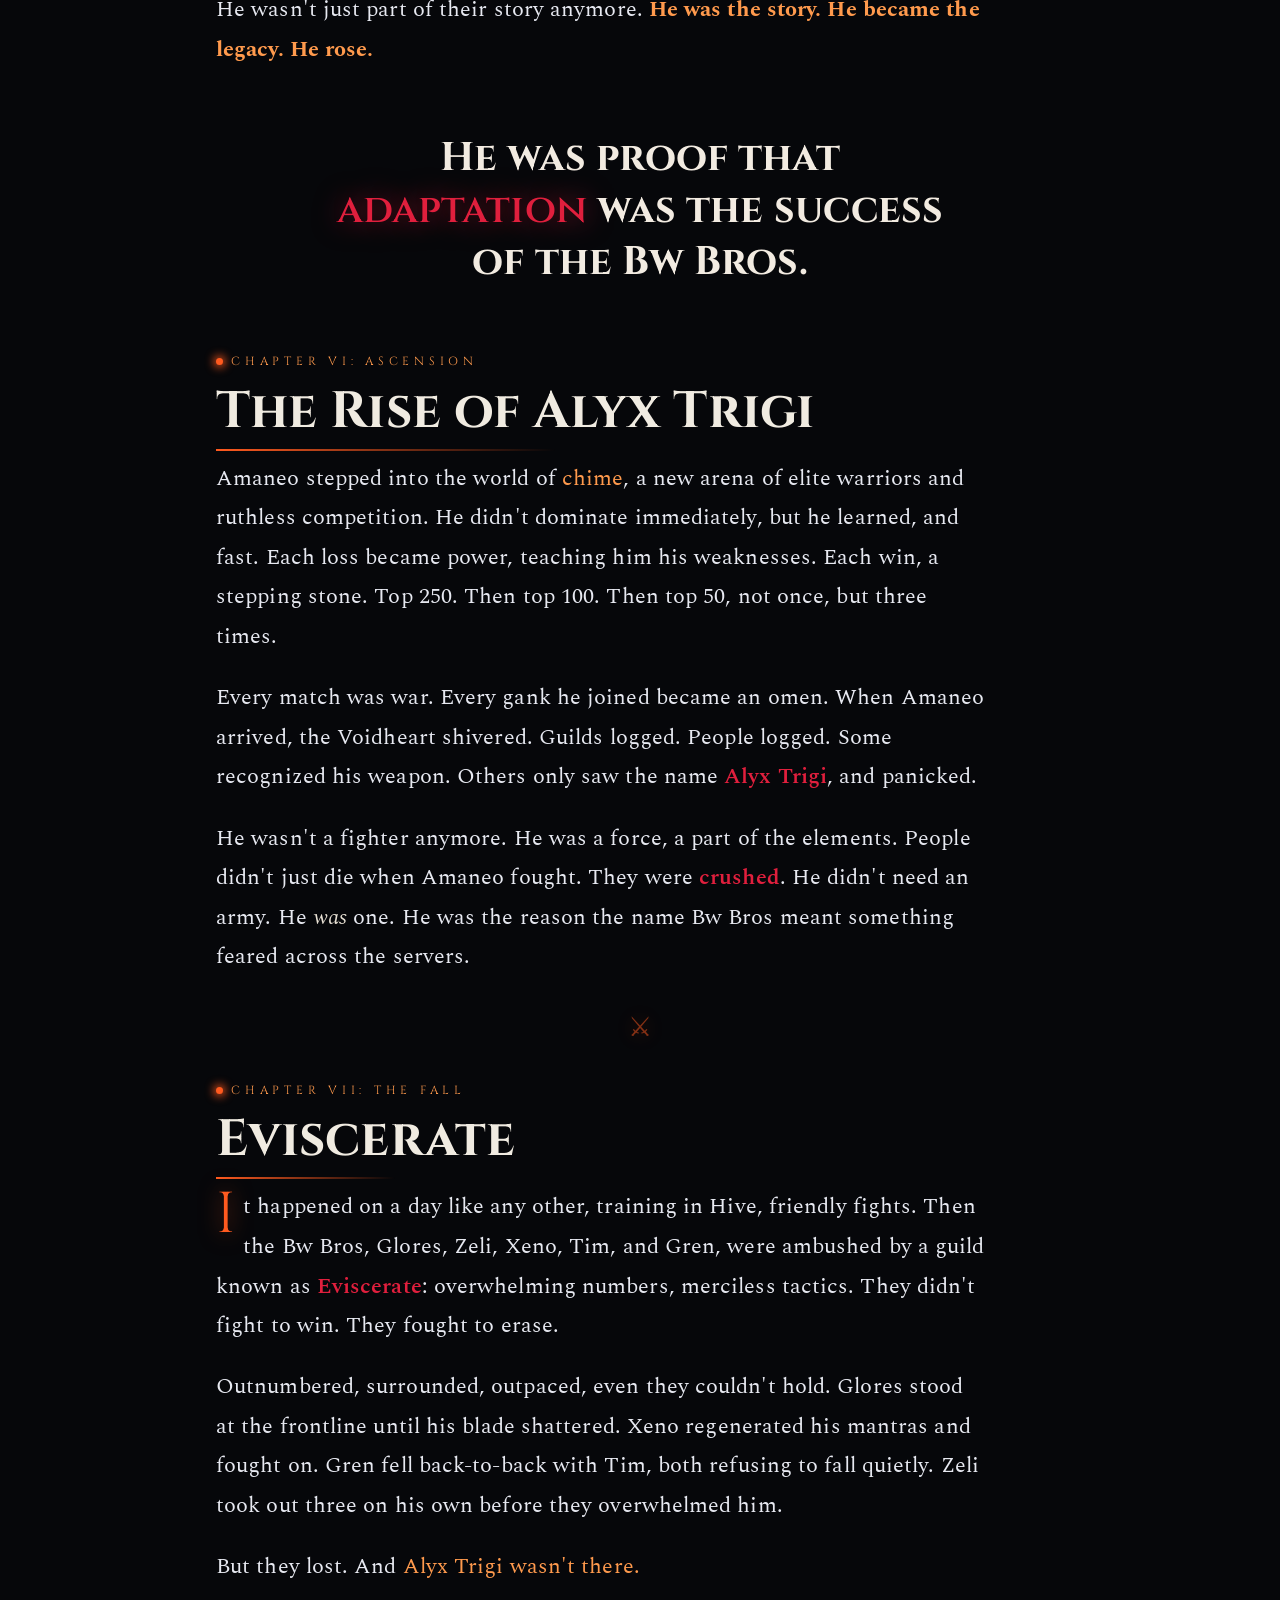
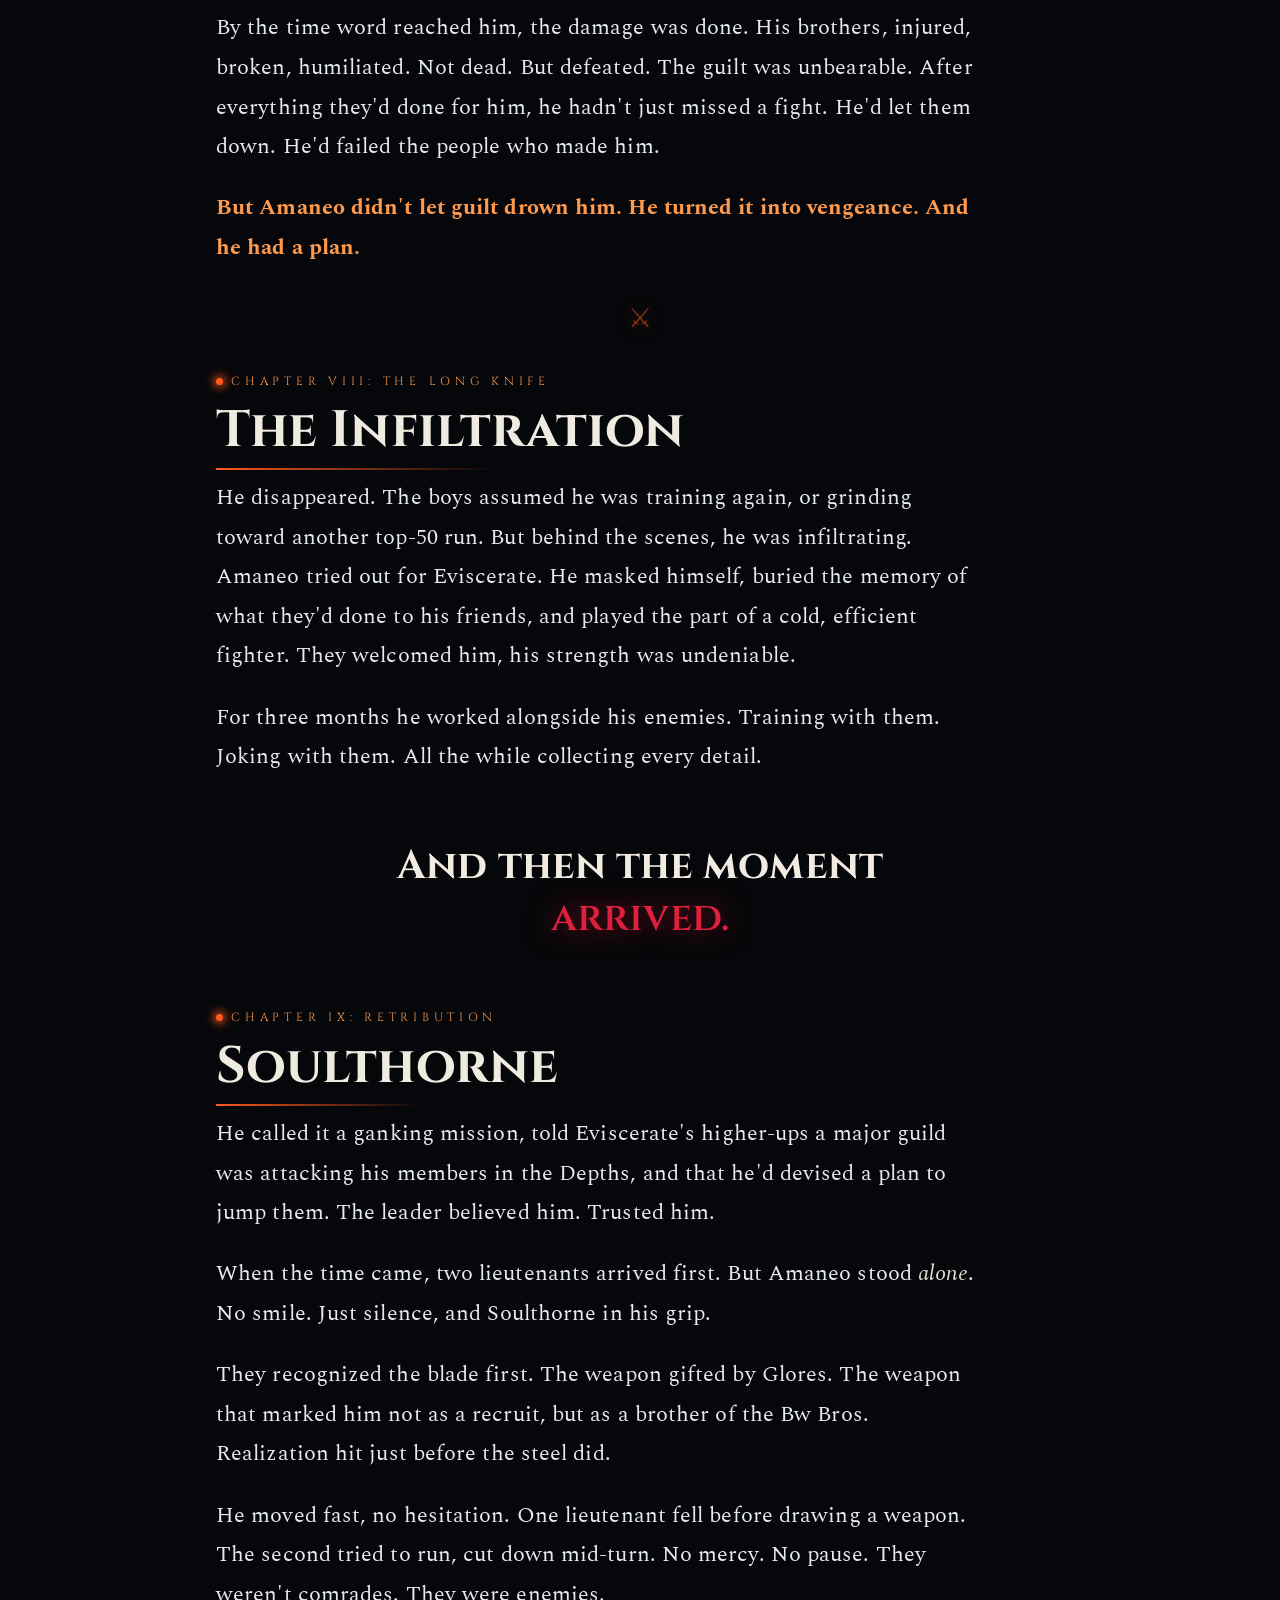
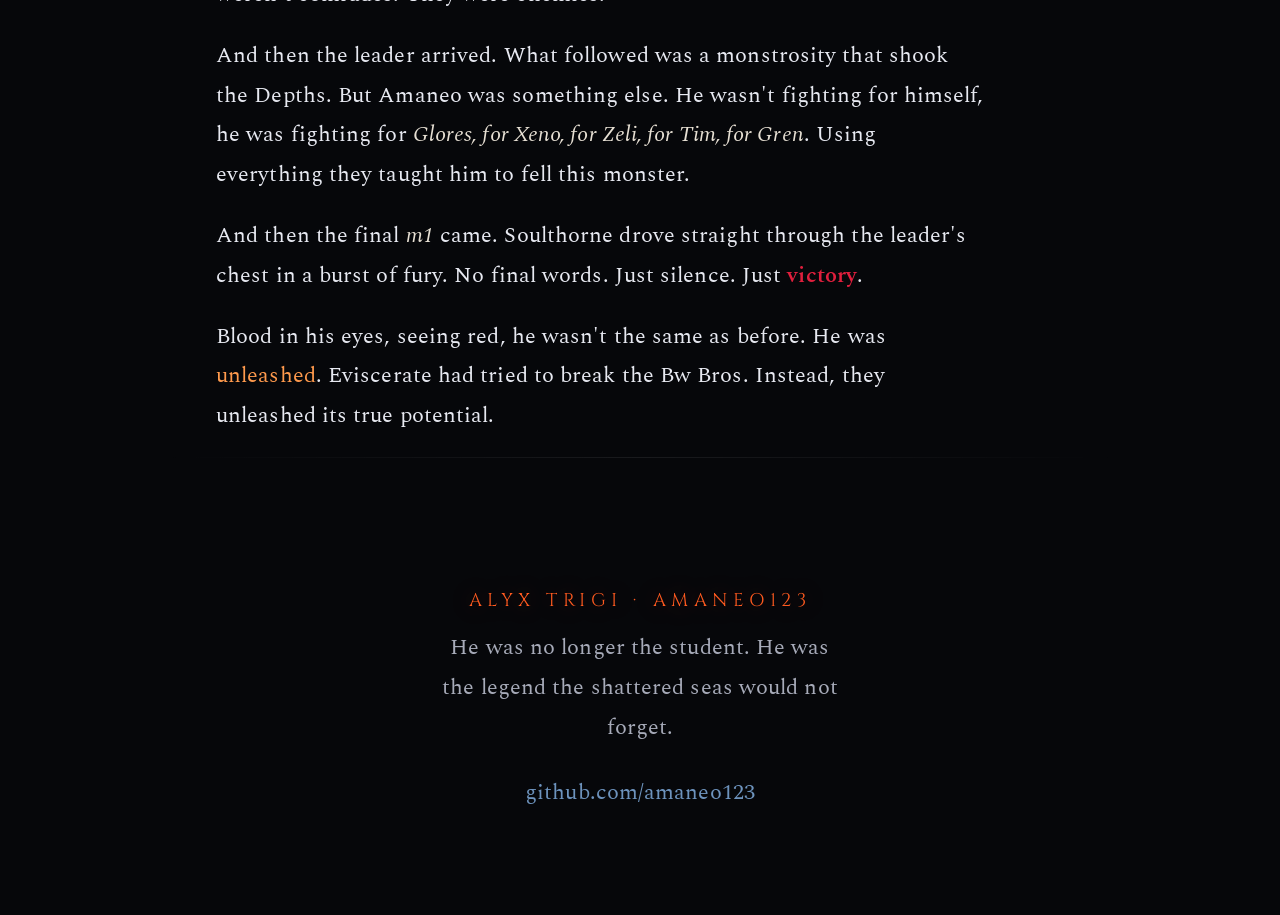
==== commit 376deeb0: "auto: 2026-07-08 16:23:12" ====
--- a/index.html
+++ b/index.html
@@ -258,8 +258,8 @@
     #intro.play .shock.s3{animation-delay:1.9s;border-color:rgba(255,220,170,.7)}
     @keyframes shock{0%{opacity:1;transform:scale(.2)}100%{opacity:0;transform:scale(58)}}
     #intro .flash{position:absolute;inset:0;opacity:0;
-      background:radial-gradient(circle at center,#fff,rgba(255,150,60,.75) 26%,transparent 72%)}
-    #intro.play .flash{animation:flash .55s 1.55s ease-out both}
+      background:radial-gradient(circle at center,#fff 0%,rgba(255,190,110,.92) 34%,rgba(255,90,31,.35) 62%,transparent 82%)}
+    #intro.play .flash{animation:flash .6s 1.55s ease-out both}
     @keyframes flash{0%{opacity:0}14%{opacity:1}100%{opacity:0}}
 
     #intro .skip{position:absolute;bottom:26px;right:26px;color:var(--ink-dim);font-family:'Cinzel',serif;
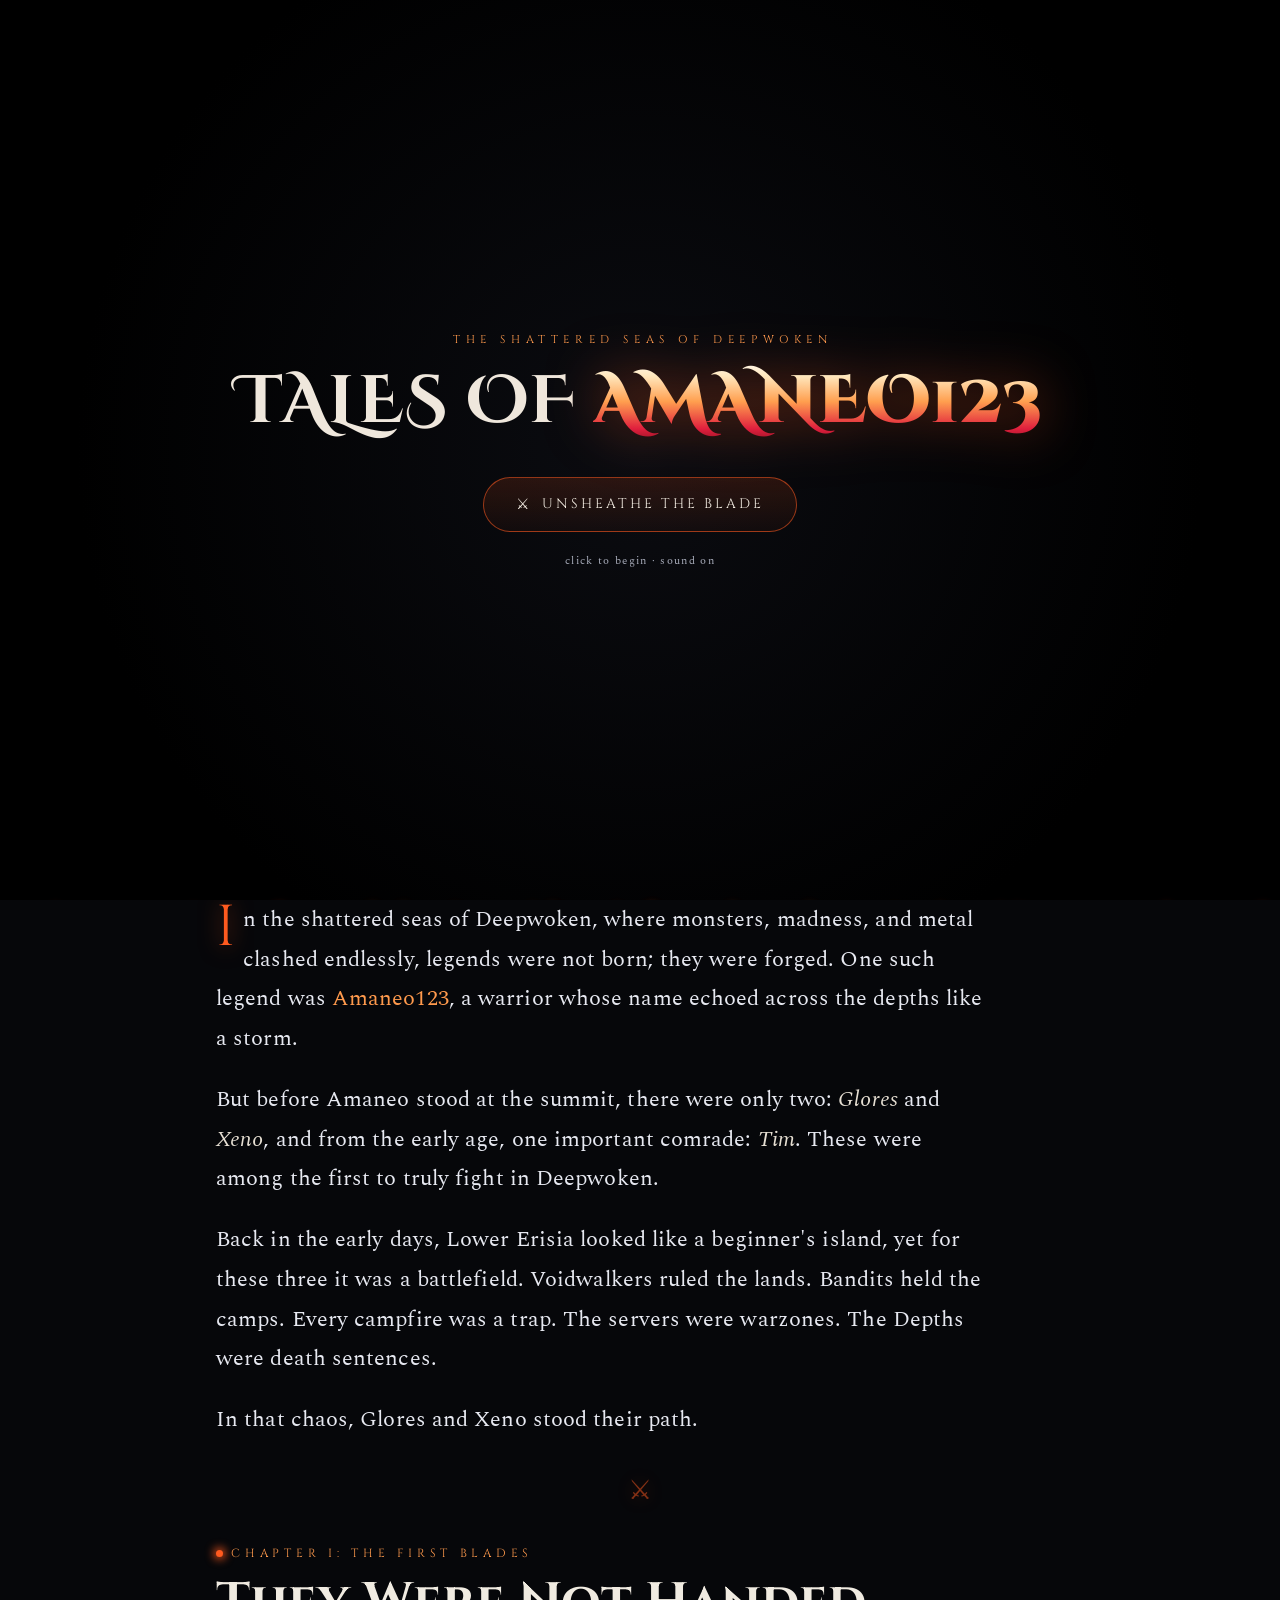
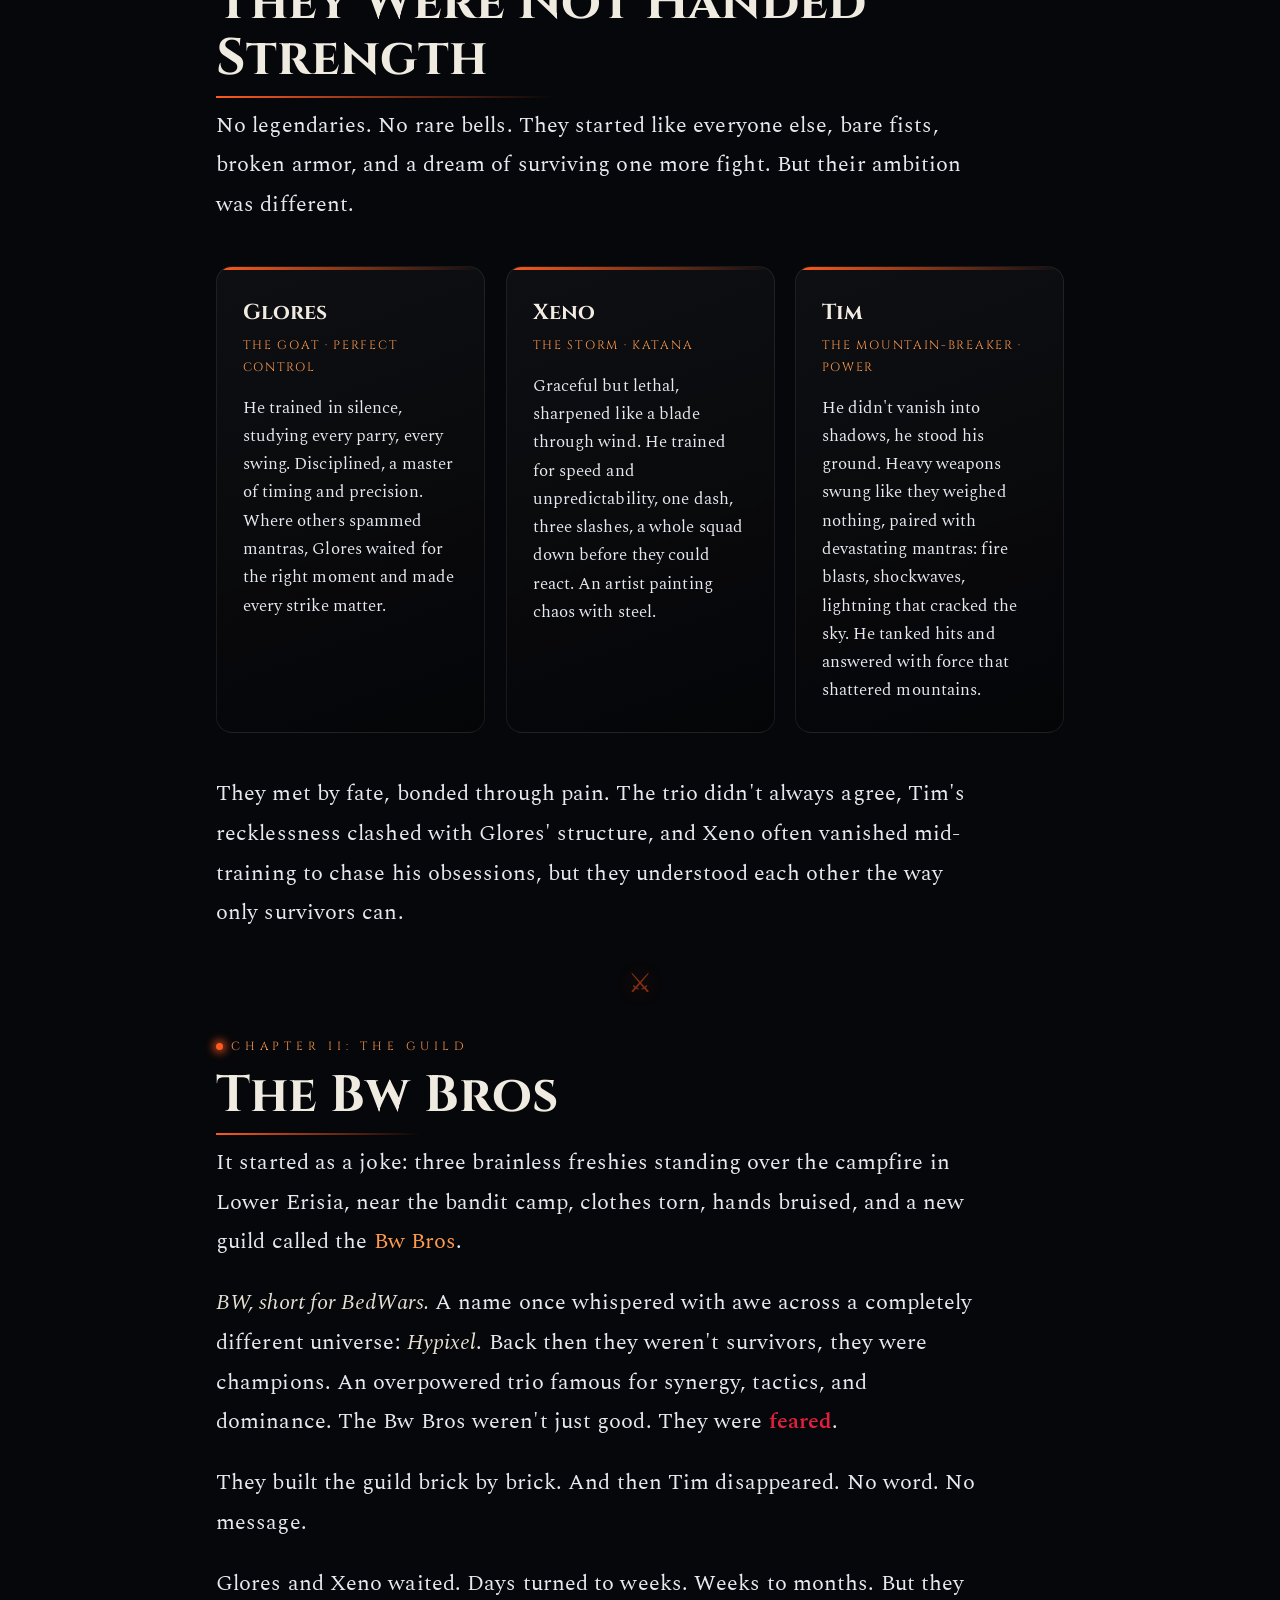
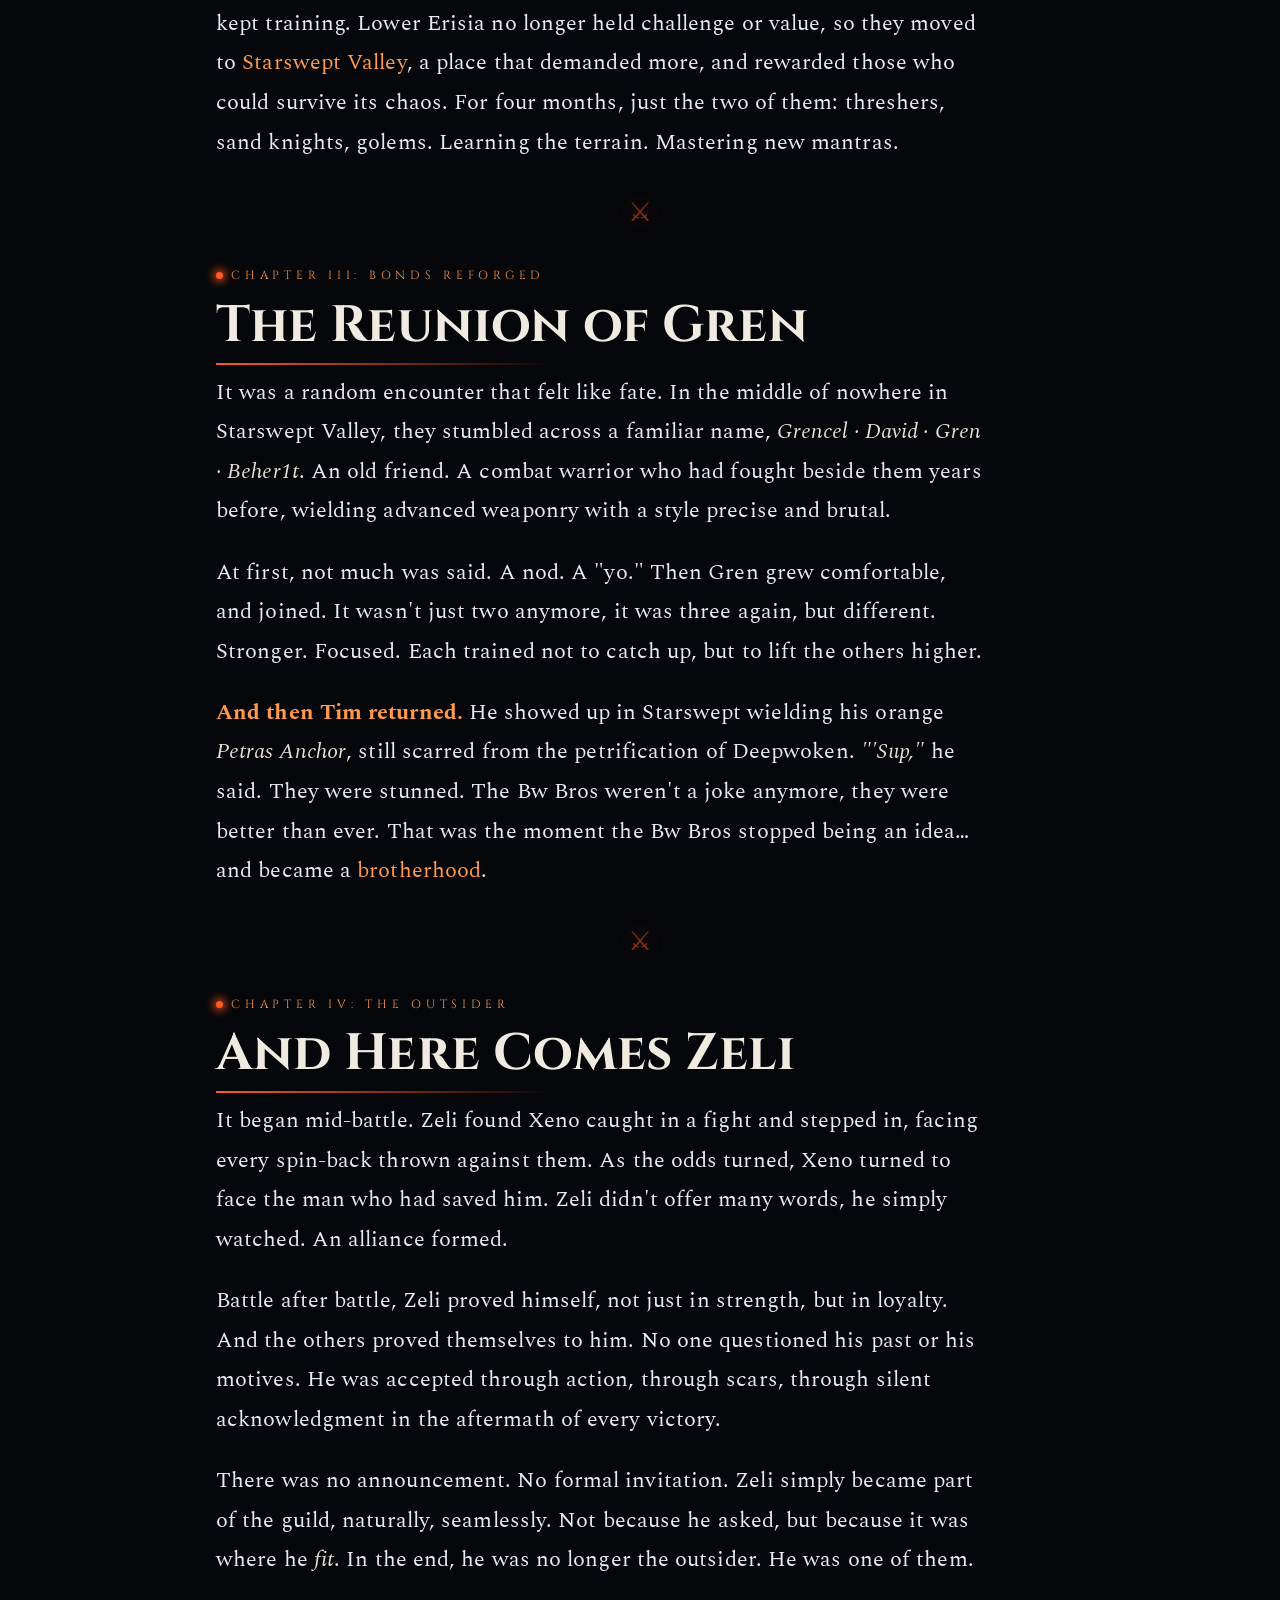
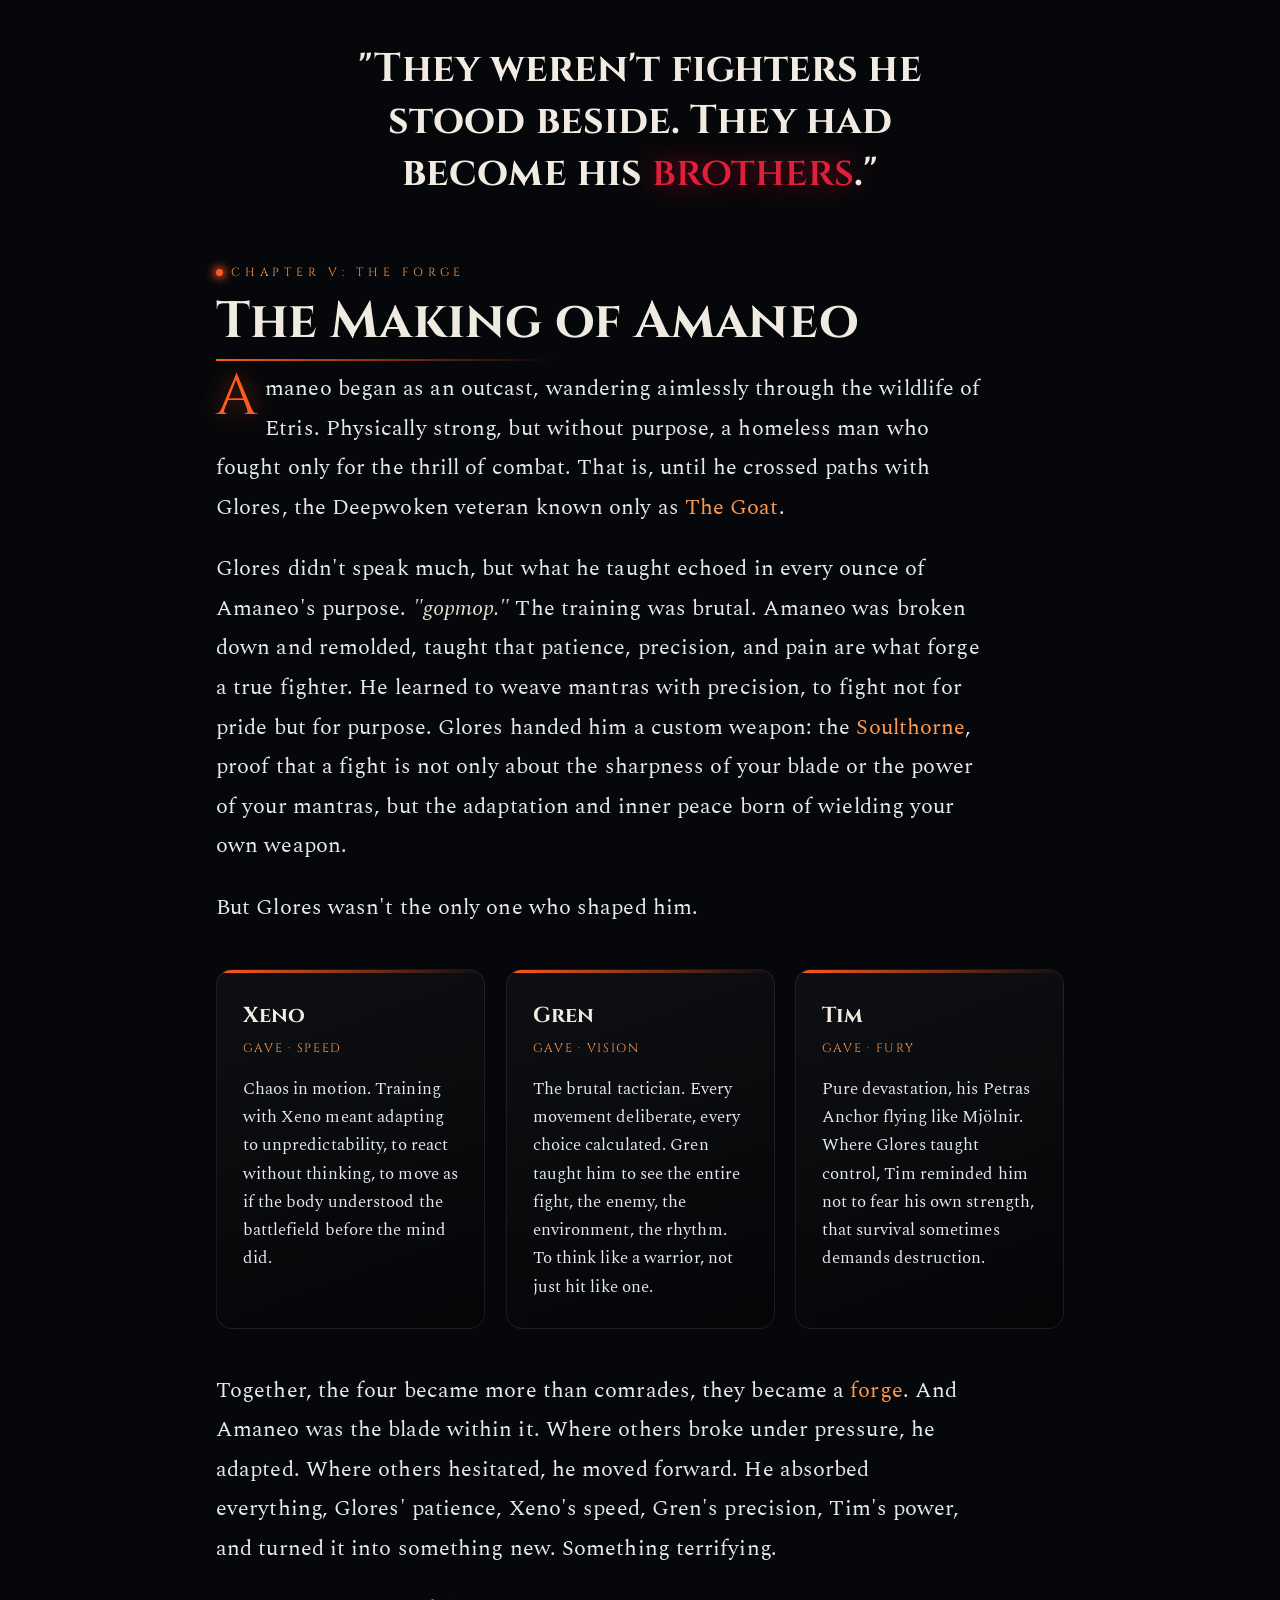
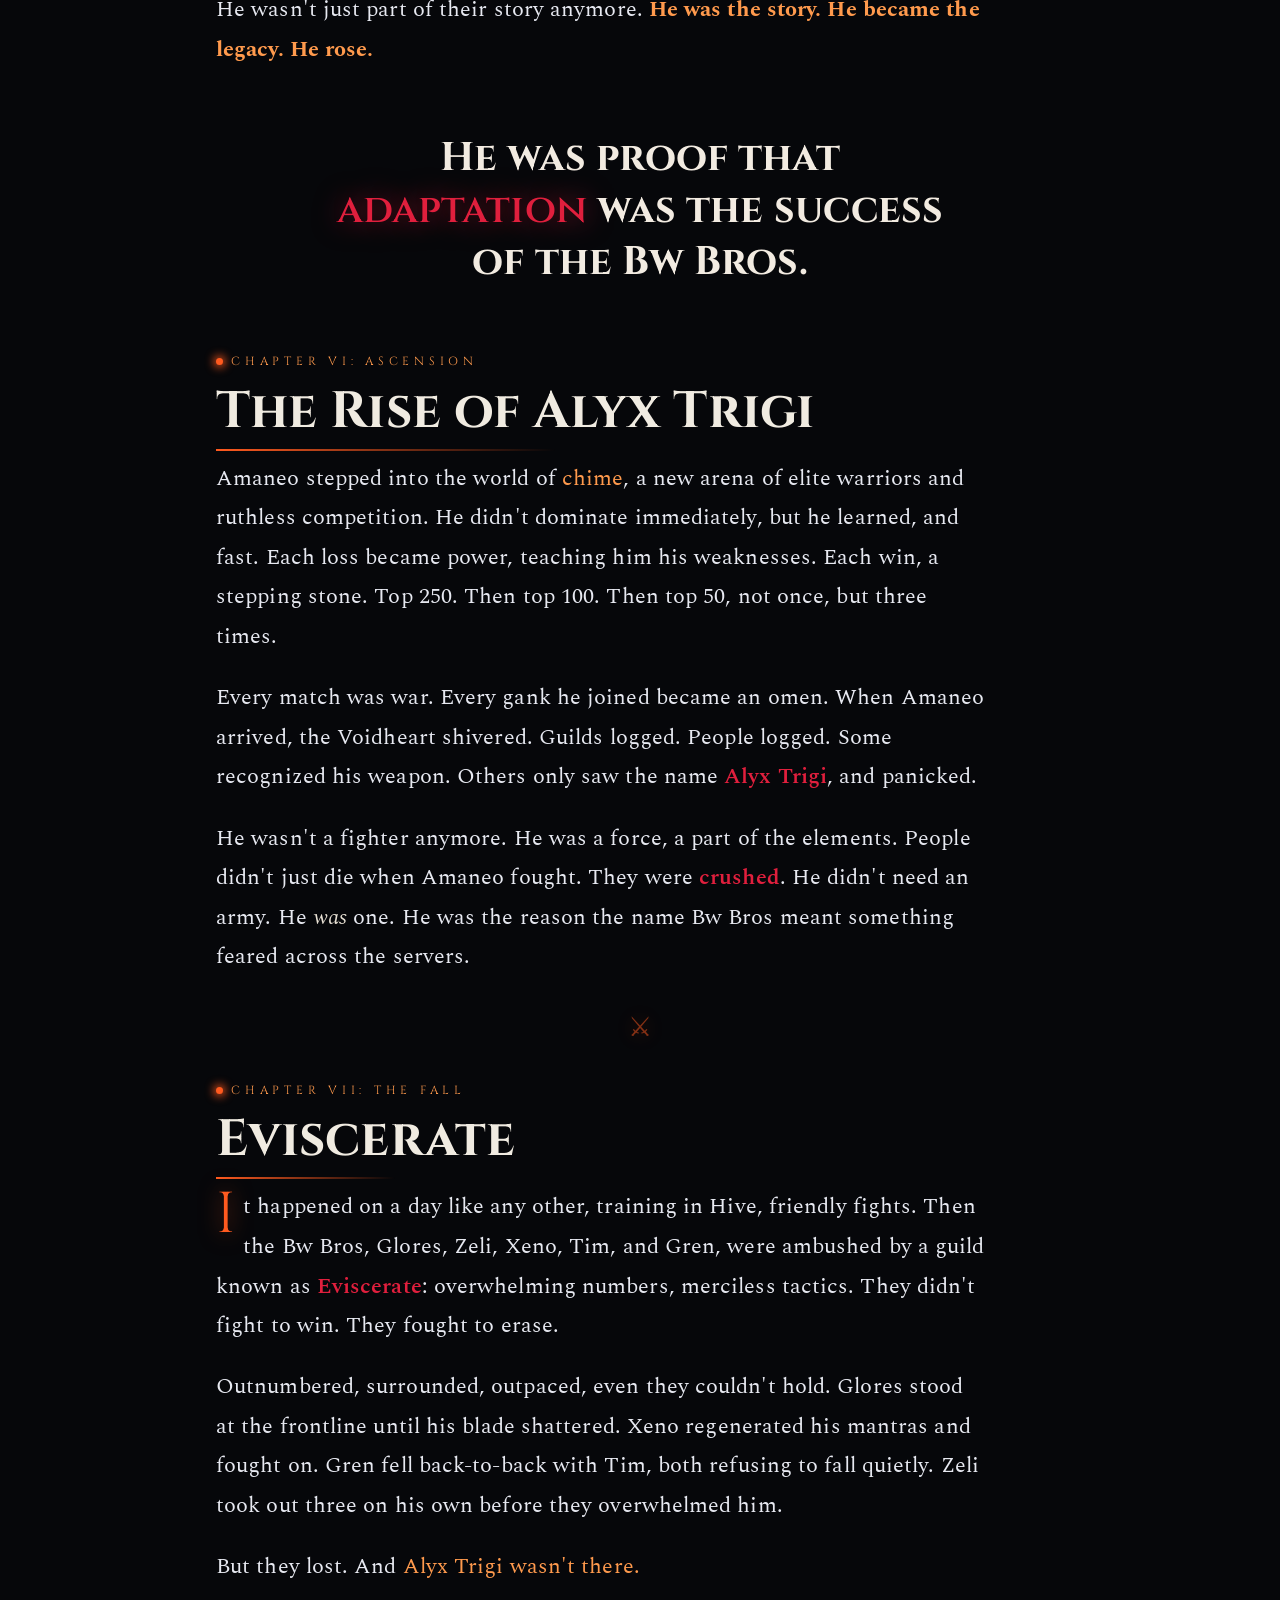
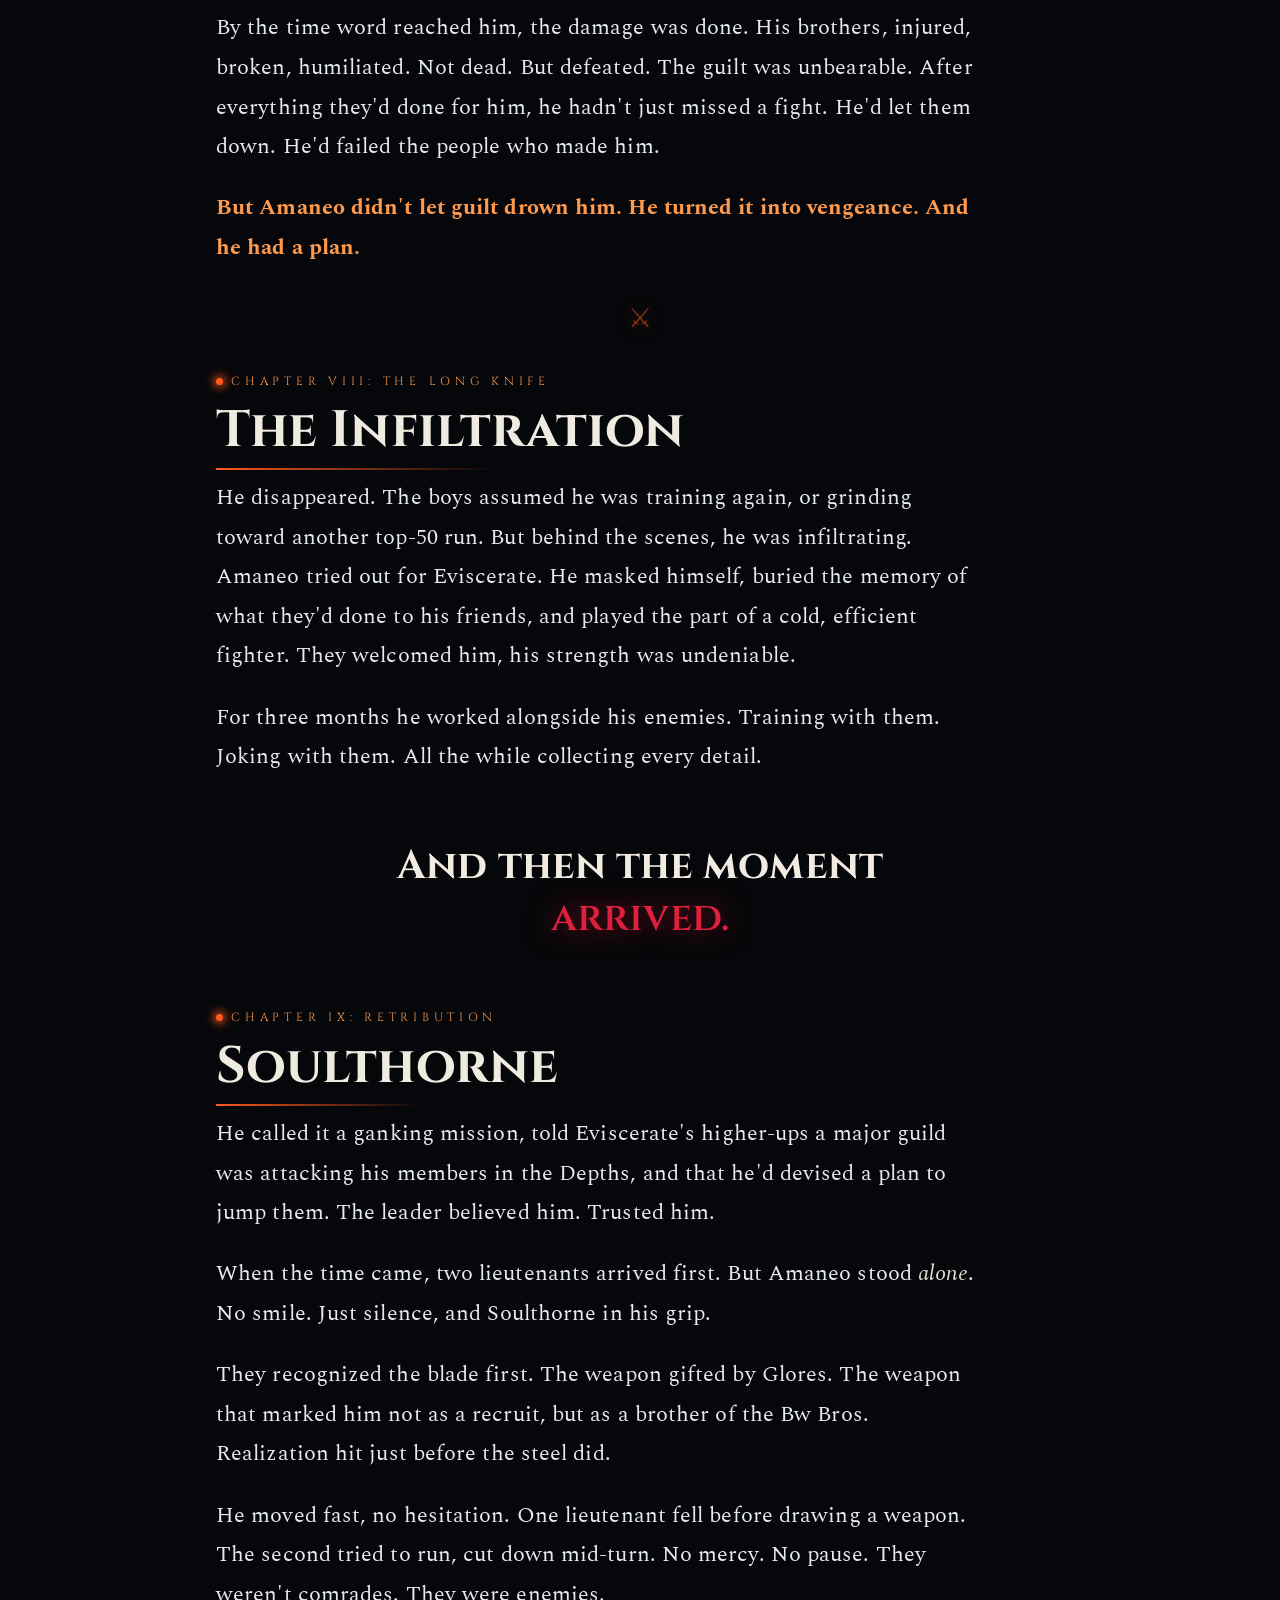
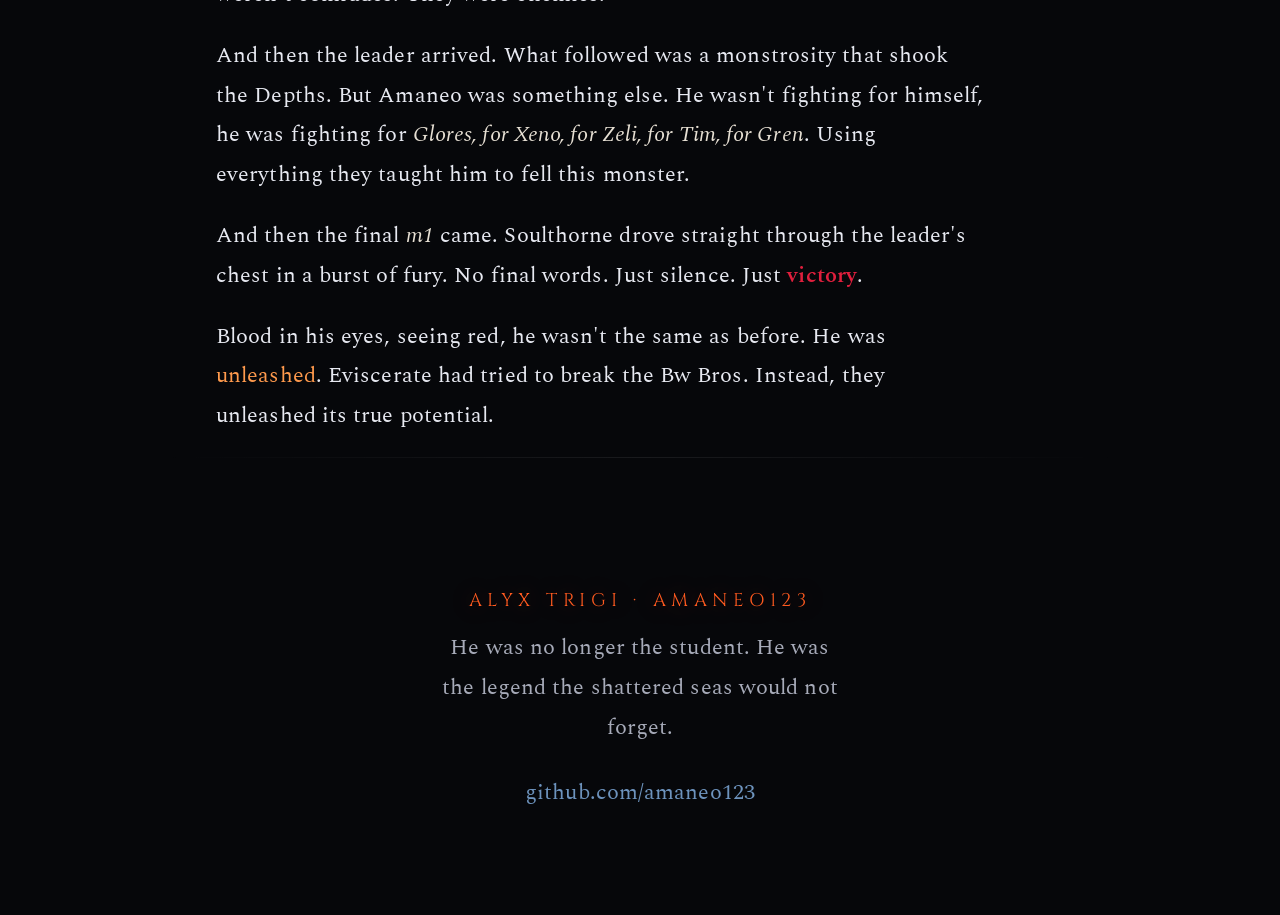
==== commit 571379c3: "auto: 2026-07-08 16:26:44" ====
--- a/index.html
+++ b/index.html
@@ -229,11 +229,12 @@
     @keyframes ring{0%{opacity:.9;transform:scale(.2)}100%{opacity:0;transform:scale(30)}}
 
     /* KATANA SLASHES, generated by JS, a blade flurry then the final cut */
-    #intro .katana-slash{position:absolute;top:50%;left:50%;height:2px;width:120vw;
+    #intro .katana-slash{position:absolute;top:50%;left:50%;height:4px;width:160vw;
       transform-origin:center;pointer-events:none;opacity:0;
-      background:linear-gradient(90deg,transparent 30%,rgba(255,255,255,.08) 44%,#fff 50%,rgba(255,170,90,.85) 57%,transparent 72%);
-      box-shadow:0 0 30px 6px rgba(255,255,255,.5), 0 0 64px 16px rgba(255,90,31,.35)}
-    #intro .katana-slash.big{height:5px;box-shadow:0 0 60px 14px rgba(255,255,255,.75), 0 0 120px 34px rgba(255,90,31,.55)}
+      background:linear-gradient(90deg,transparent 6%,rgba(255,255,255,.18) 34%,#fff 49%,rgba(255,185,110,.95) 60%,rgba(255,255,255,.12) 80%,transparent 94%);
+      box-shadow:0 0 40px 9px rgba(255,255,255,.65), 0 0 110px 26px rgba(255,90,31,.45)}
+    #intro .katana-slash.big{height:8px;
+      box-shadow:0 0 80px 20px rgba(255,255,255,.85), 0 0 180px 52px rgba(255,90,31,.6)}
 
     /* vertical light pillar at the finale */
     #intro .pillar{position:absolute;top:-10%;left:50%;width:6px;height:120%;transform:translateX(-50%) scaleY(0);
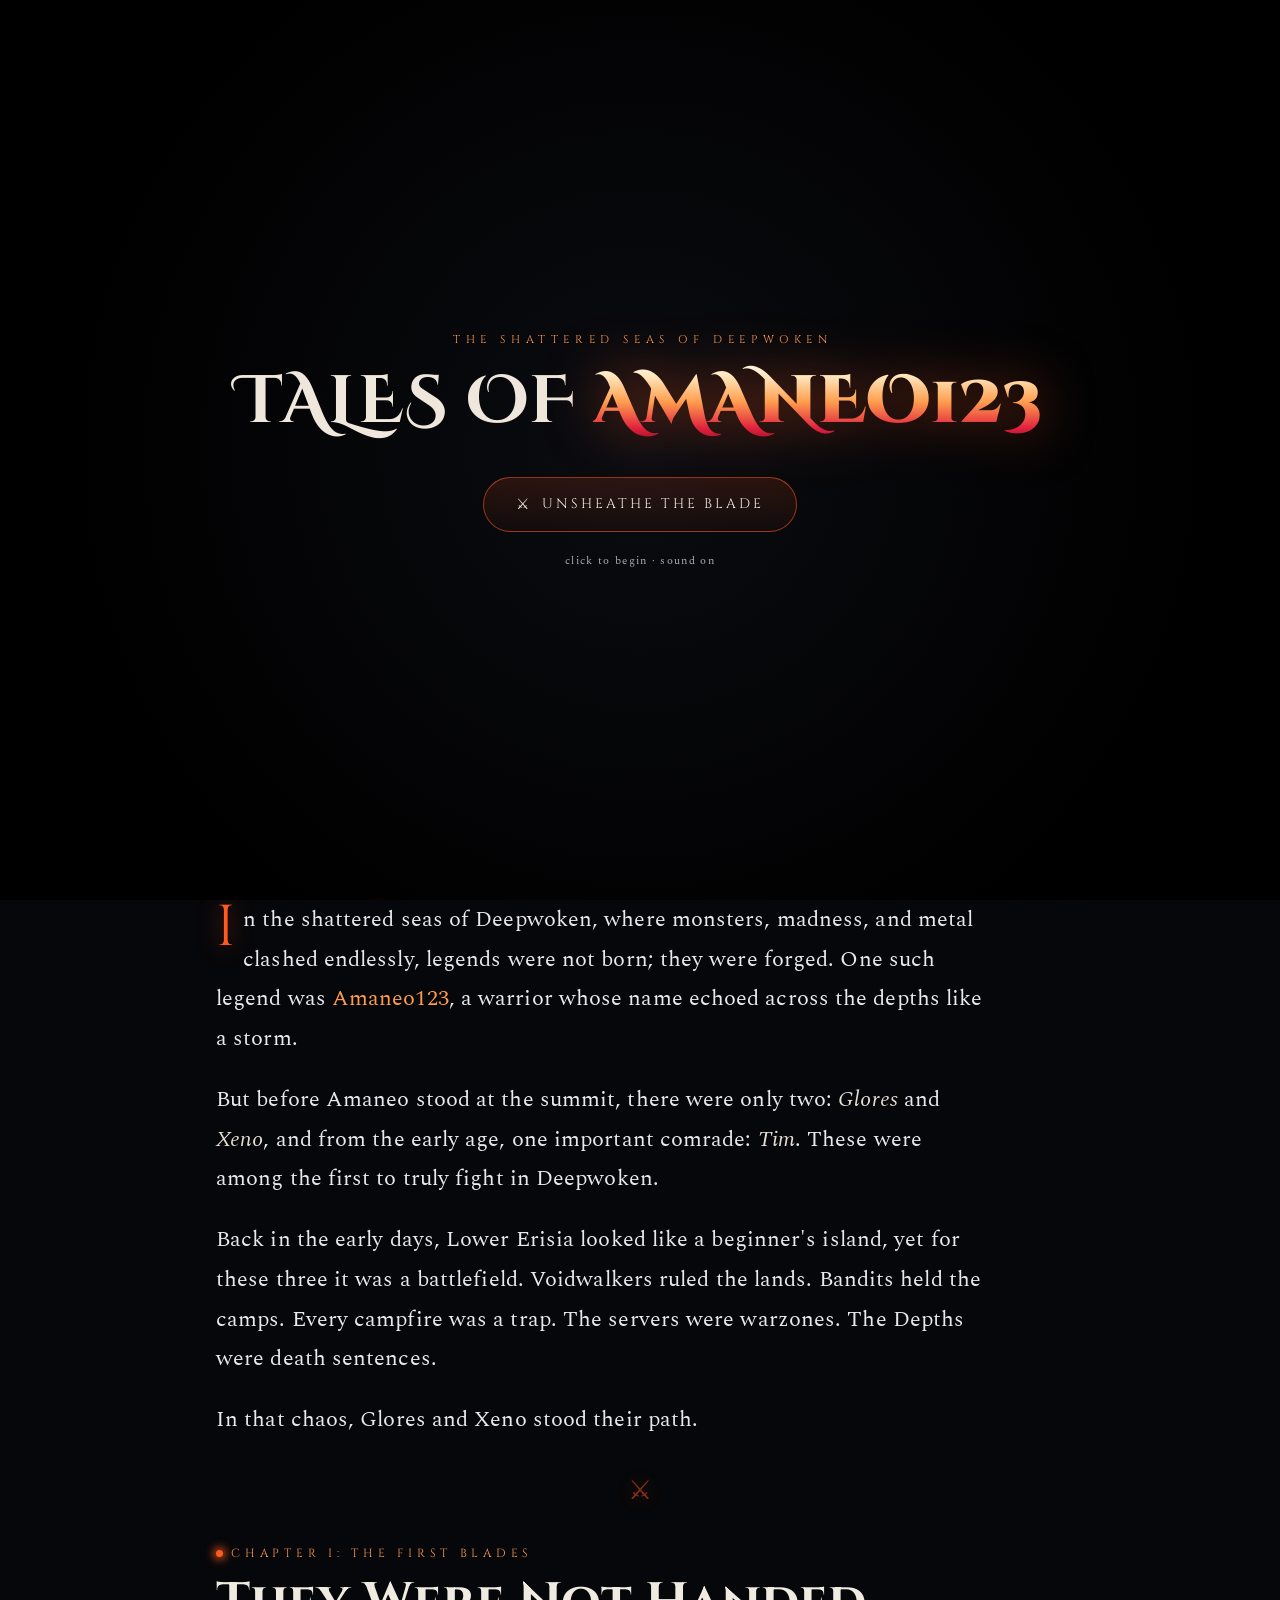
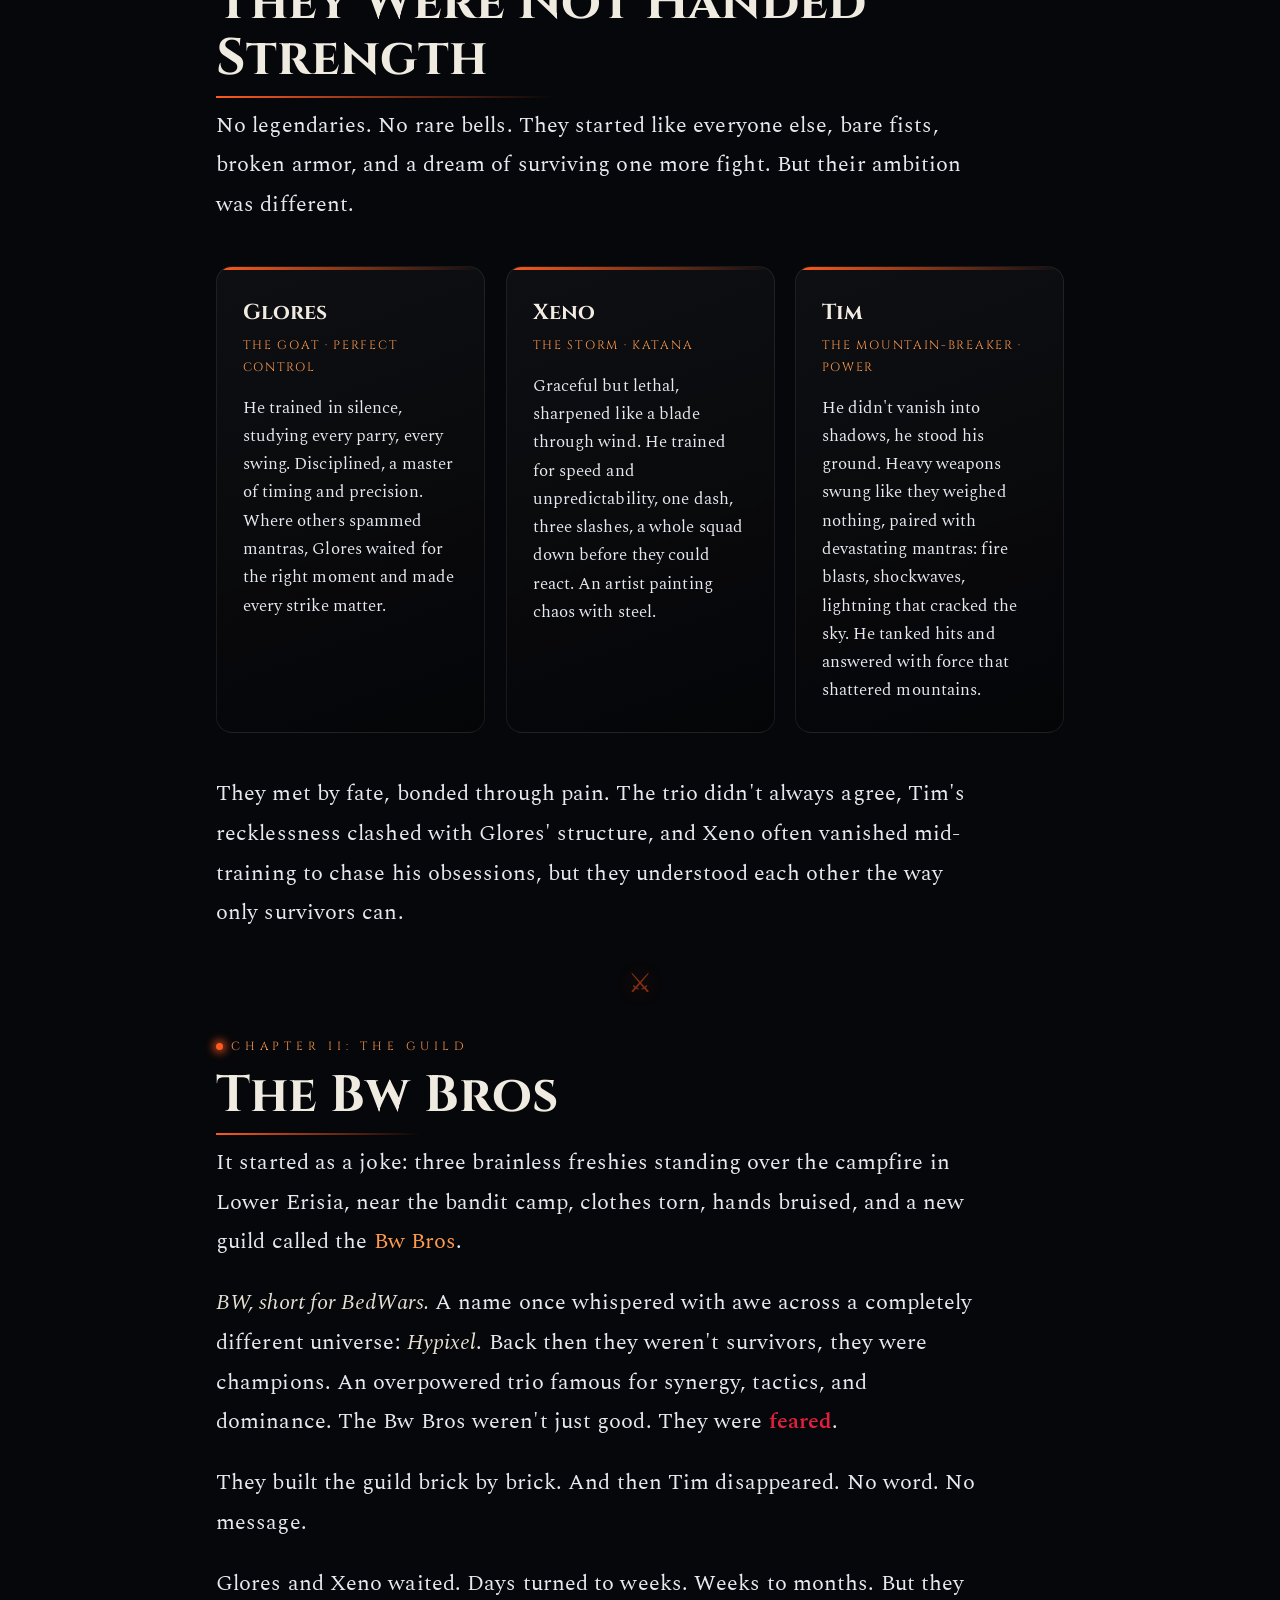
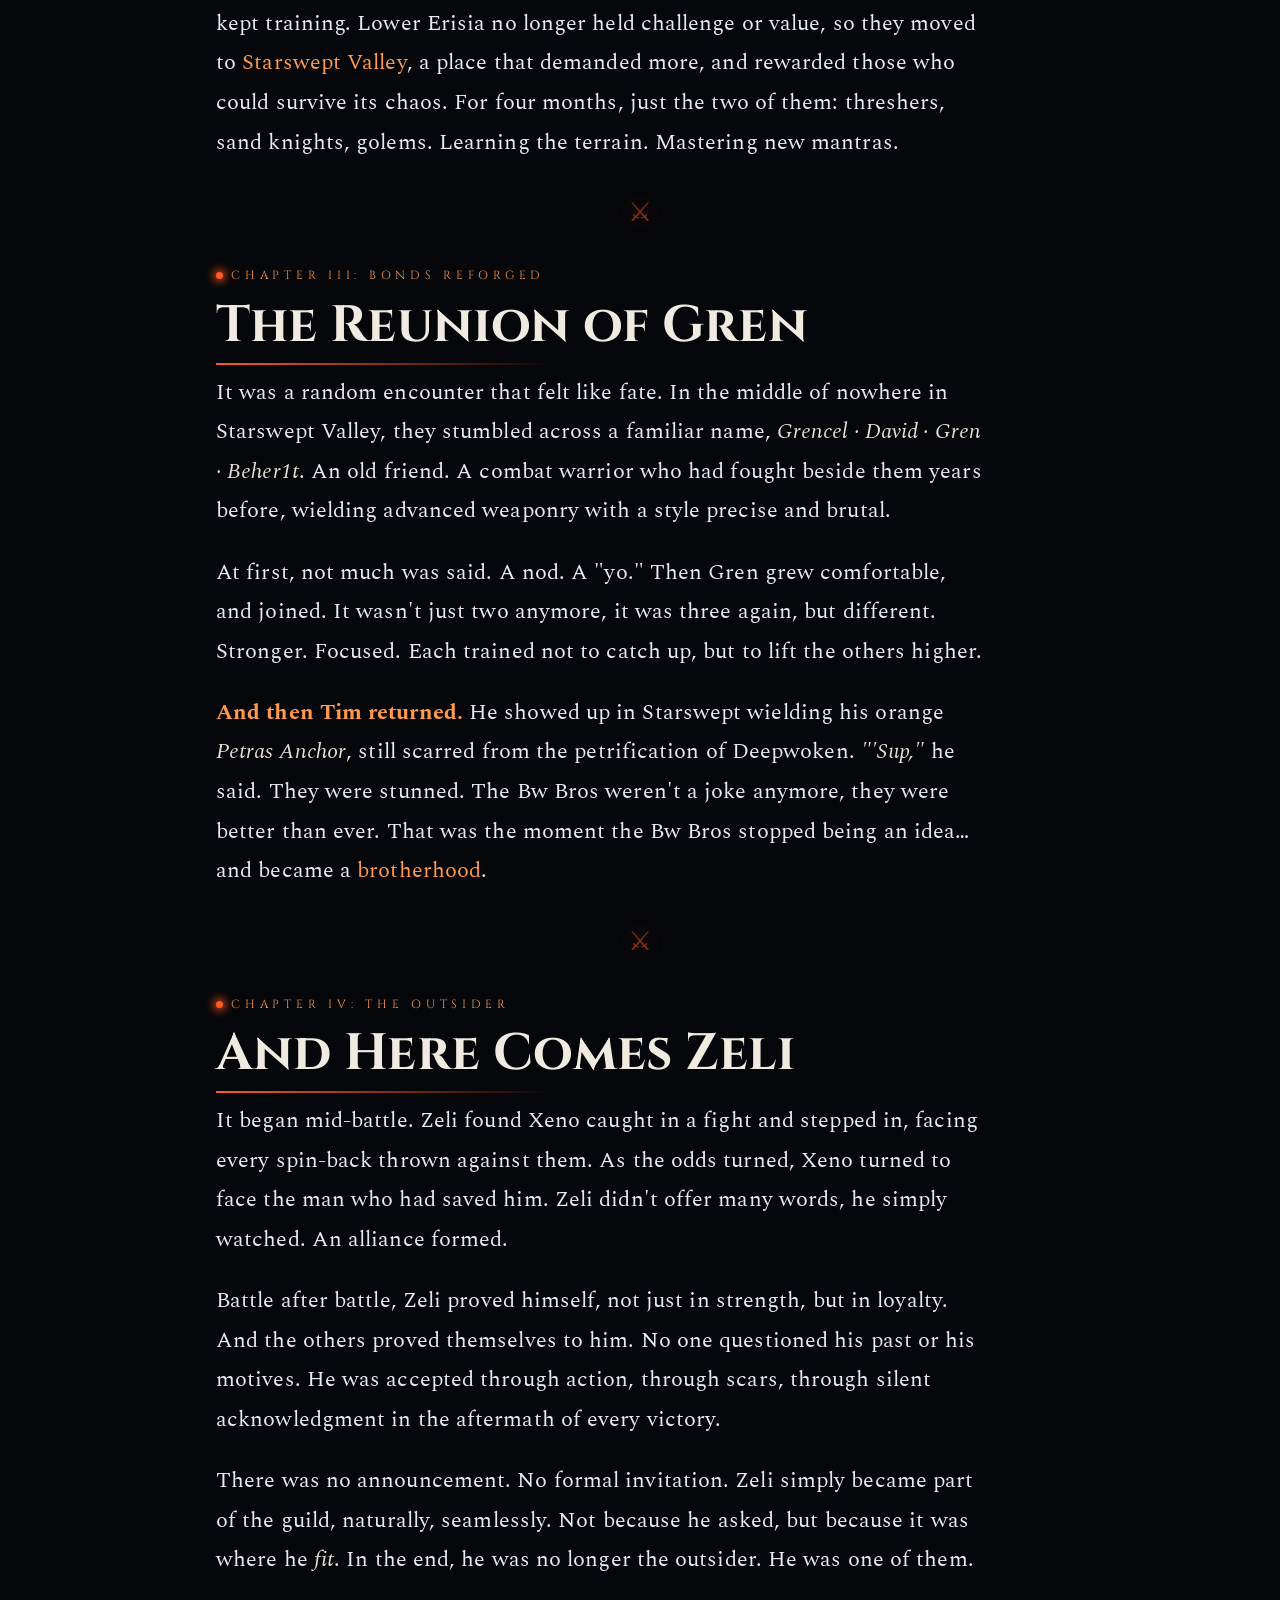
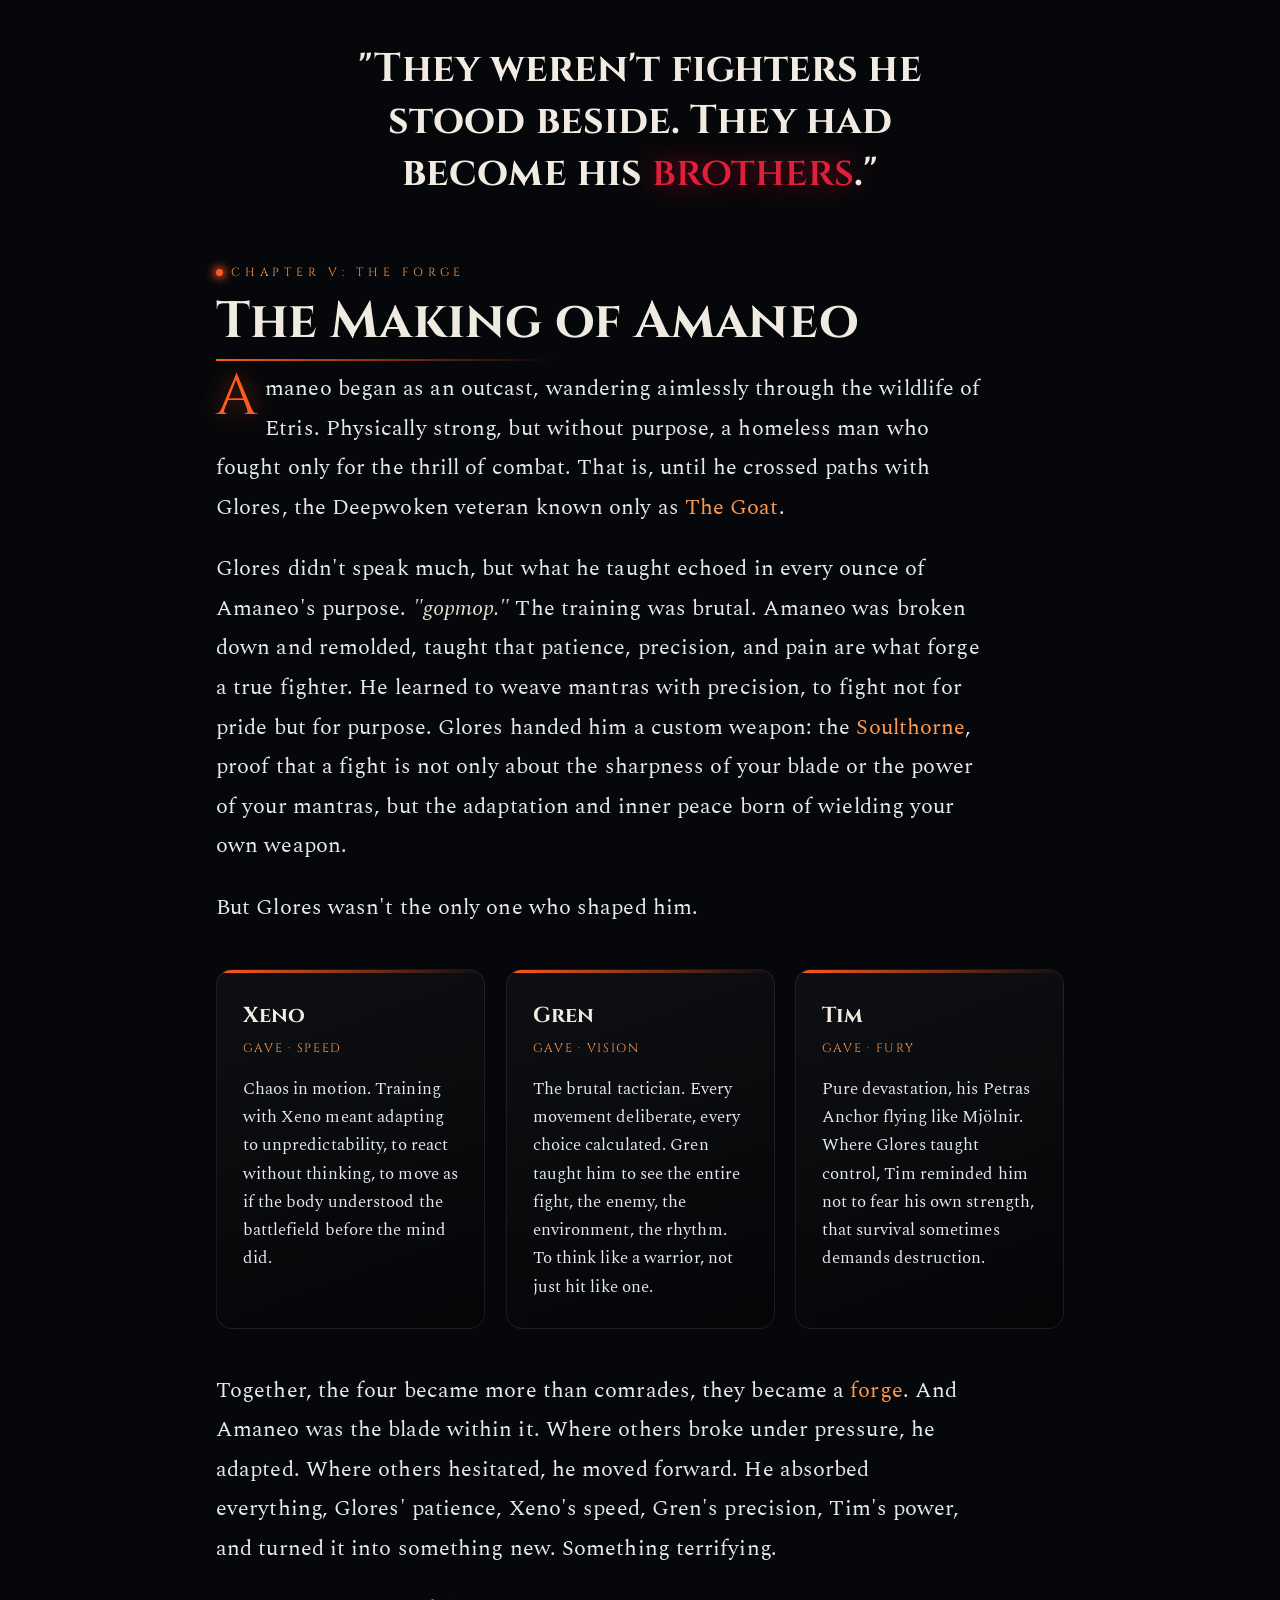
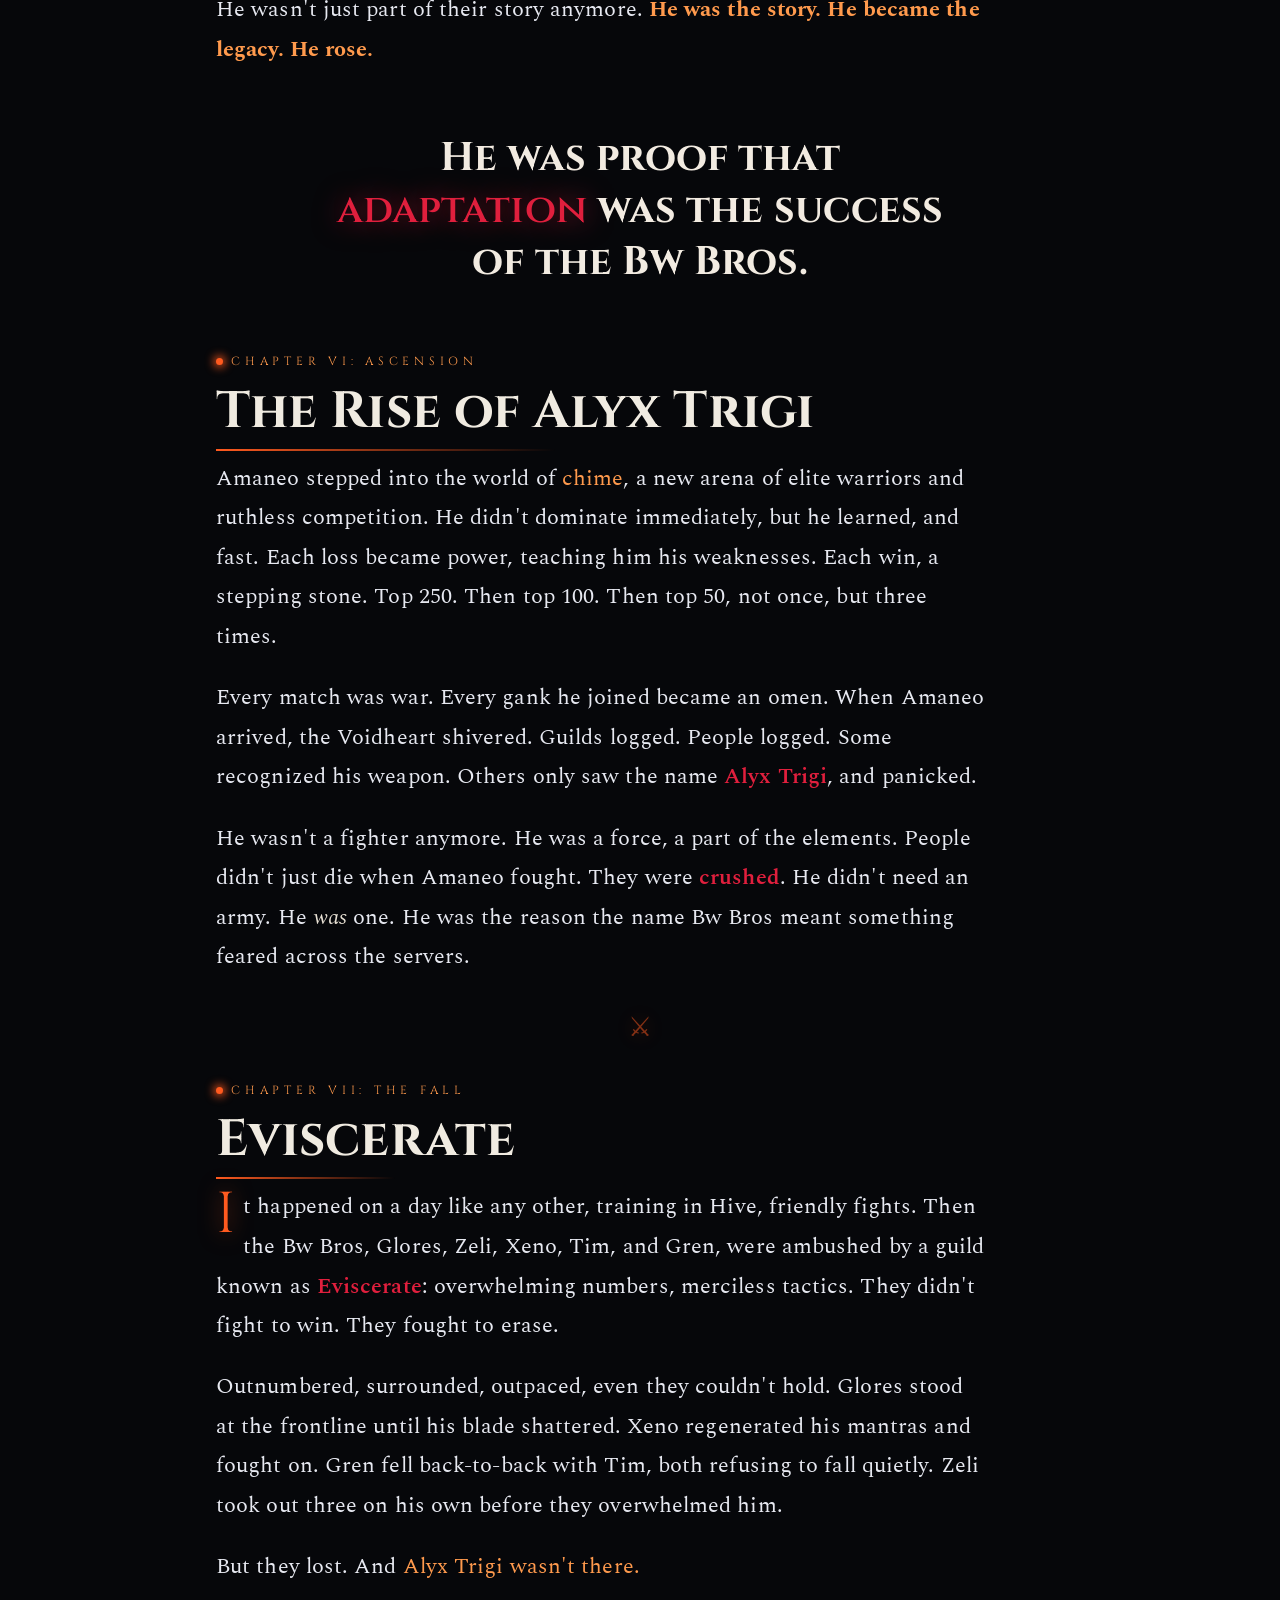
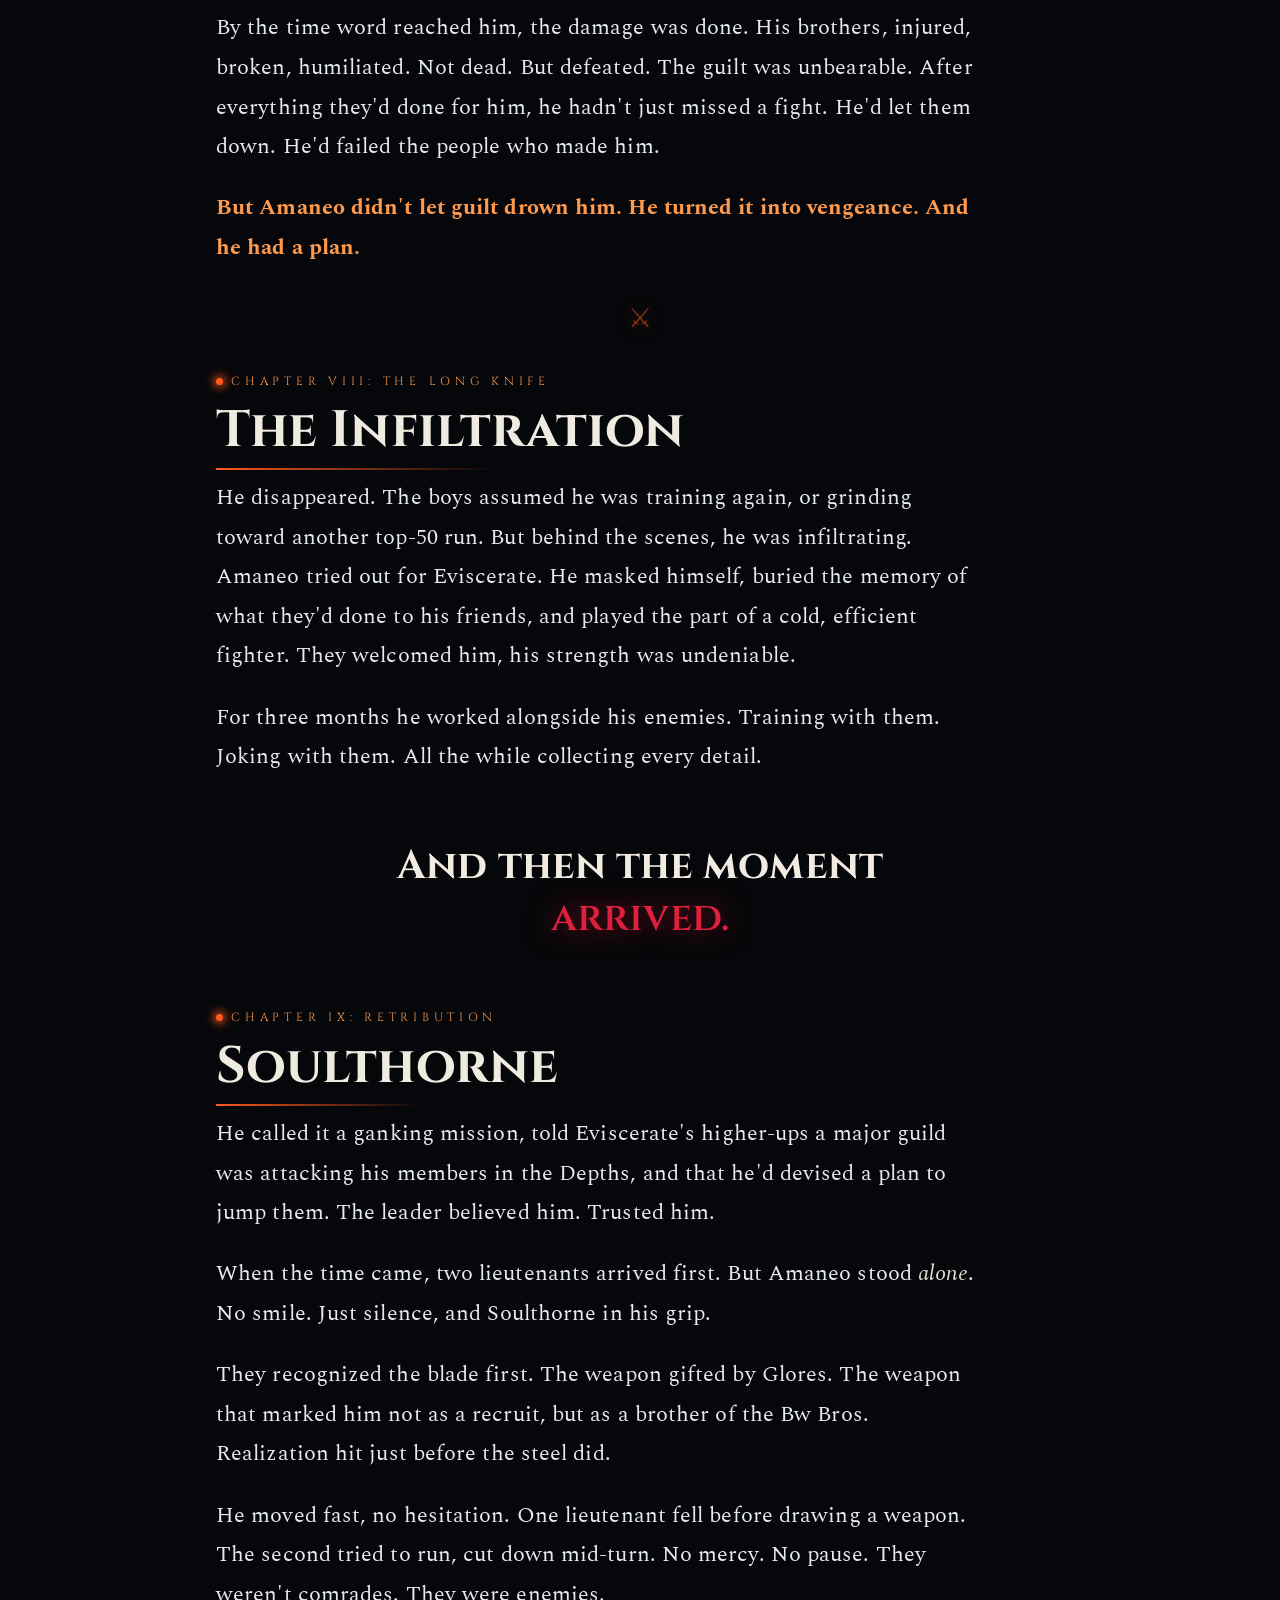
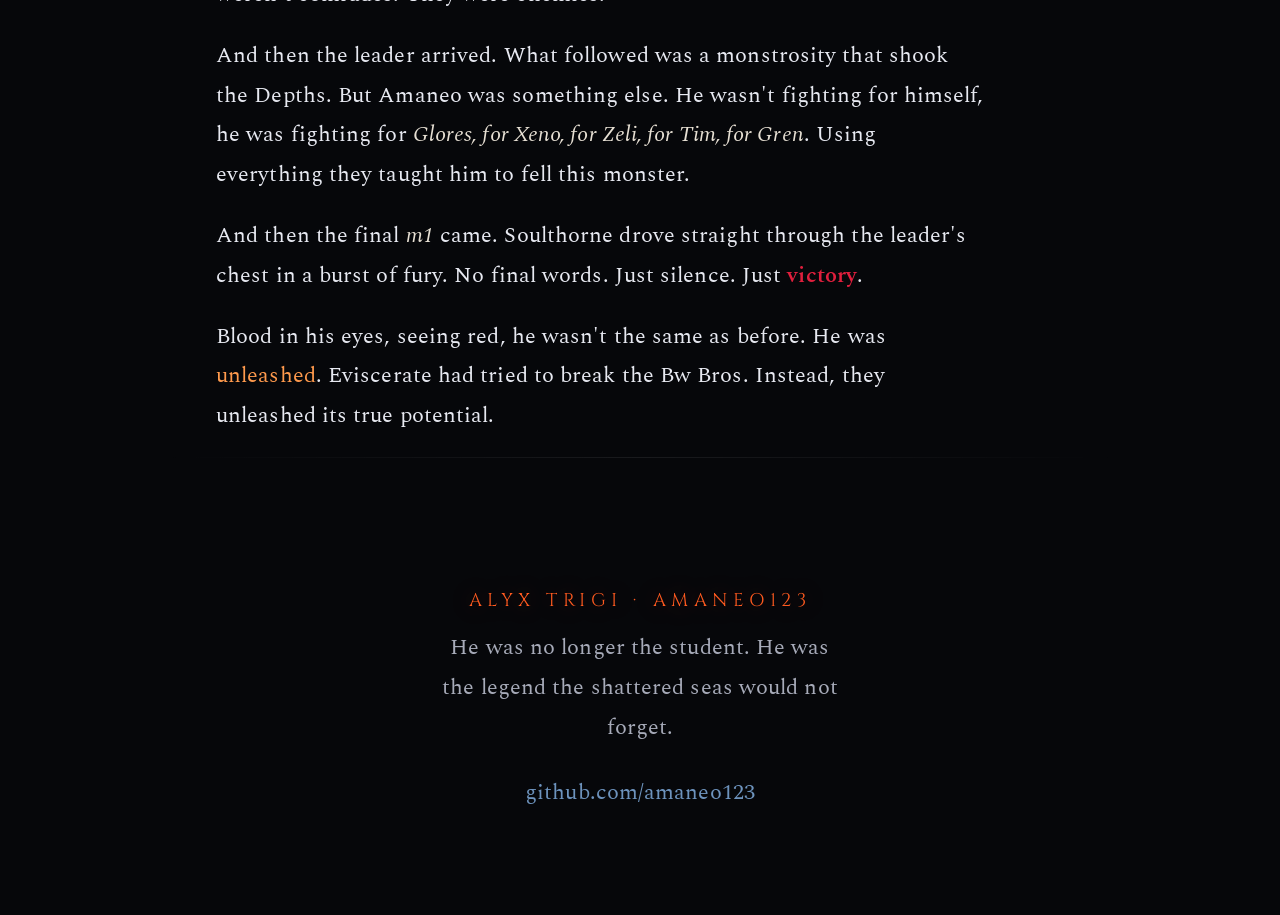
==== commit e31594c8: "auto: 2026-07-08 16:26:52" ====
--- a/index.html
+++ b/index.html
@@ -586,15 +586,17 @@
       // a katana slash streak (visual) + its shing
       function makeSlash(ang,big){
         const el=document.createElement('div'); el.className='katana-slash'+(big?' big':'');
-        el.style.top=(28+Math.random()*44)+'%';
+        el.style.top=(34+Math.random()*32)+'%';
         el.style.transform='translateY(-50%) rotate('+ang+'deg)';
         intro.appendChild(el);
-        const dur=big?440:300;
+        const dur=big?560:420;
+        // the blade sweeps its glint all the way across the screen, edge to edge
         el.animate([
-          {left:'-90vw',opacity:0},
-          {left:'-12vw',opacity:1,offset:.34},
-          {left:'95vw',opacity:0}
-        ],{duration:dur,easing:'cubic-bezier(.3,0,.12,1)',fill:'forwards'});
+          {left:'-130vw',opacity:0},
+          {left:'-70vw',opacity:1,offset:.22},
+          {left:'-10vw',opacity:1,offset:.6},
+          {left:'40vw',opacity:0}
+        ],{duration:dur,easing:'cubic-bezier(.3,0,.1,1)',fill:'forwards'});
         setTimeout(()=>el.remove(),dur+400);
         if(actx && actx.state==='running') shing(actx.currentTime+0.01);
       }
